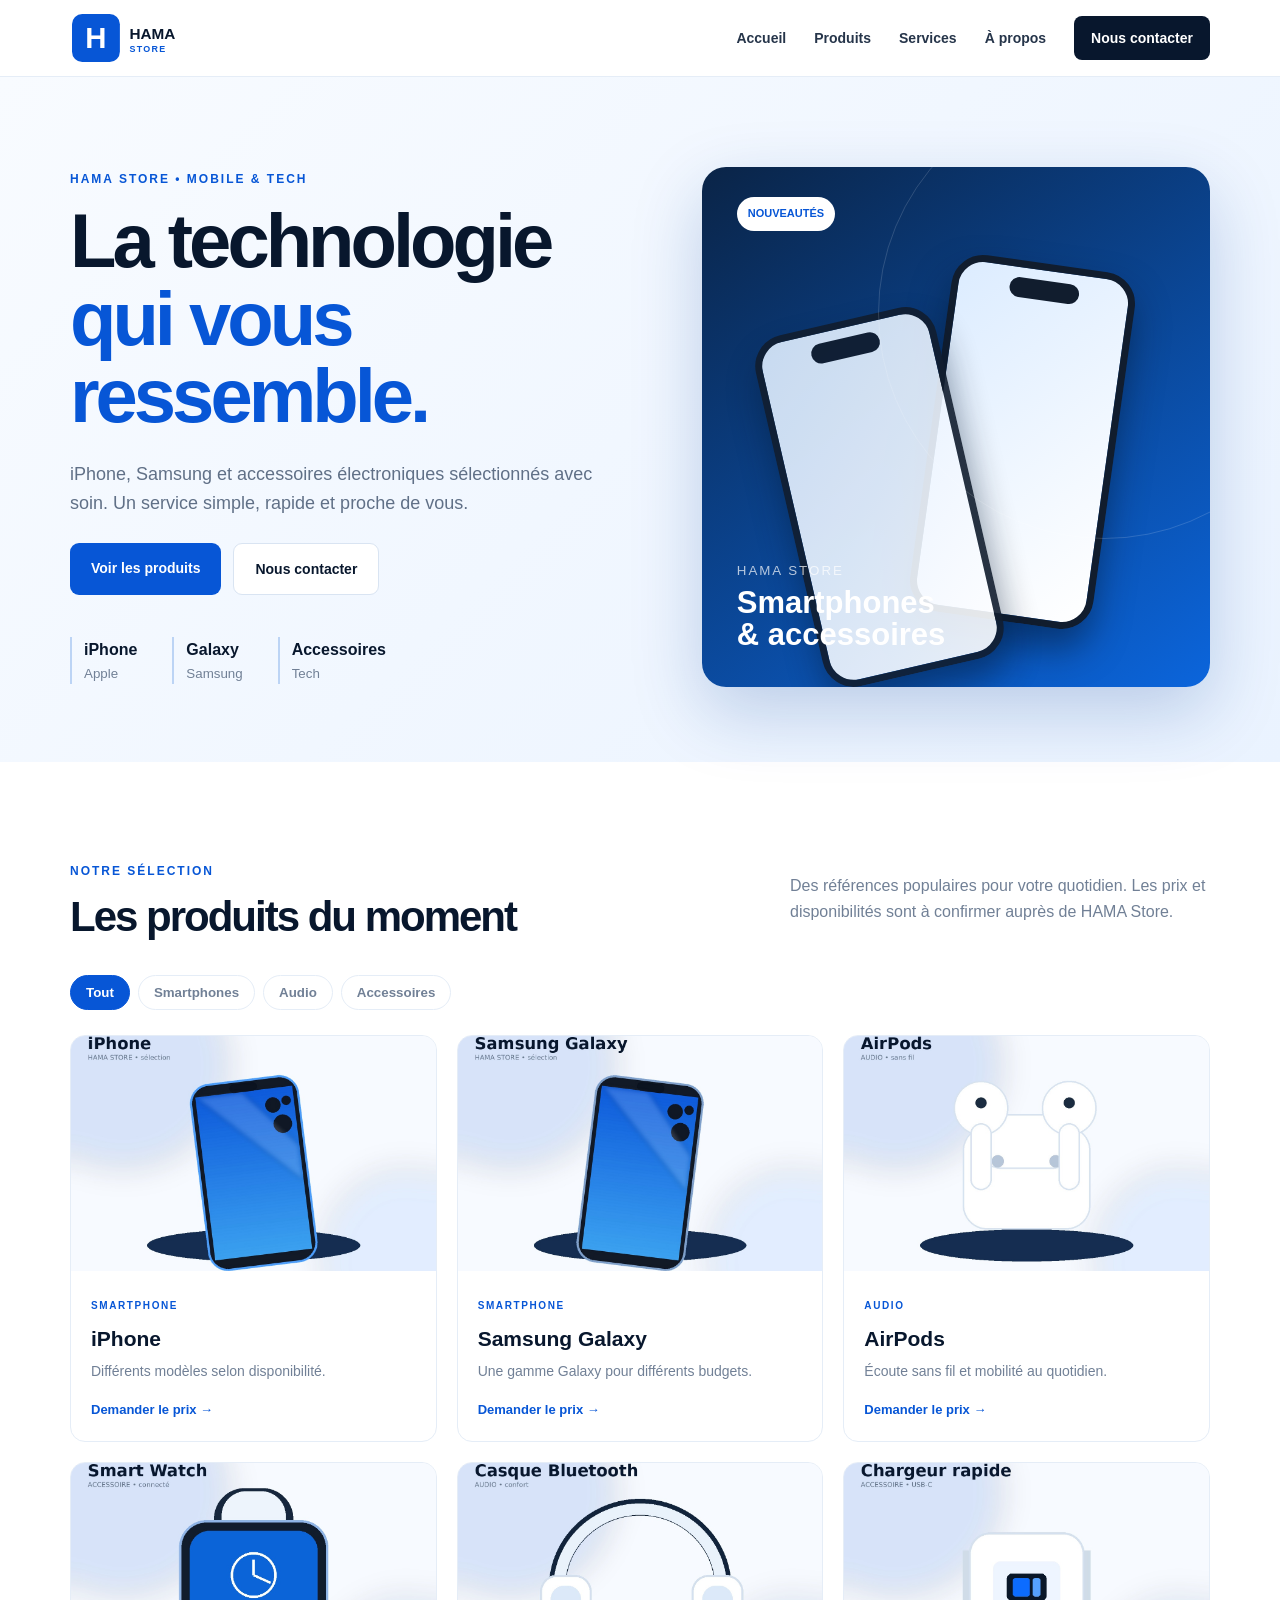
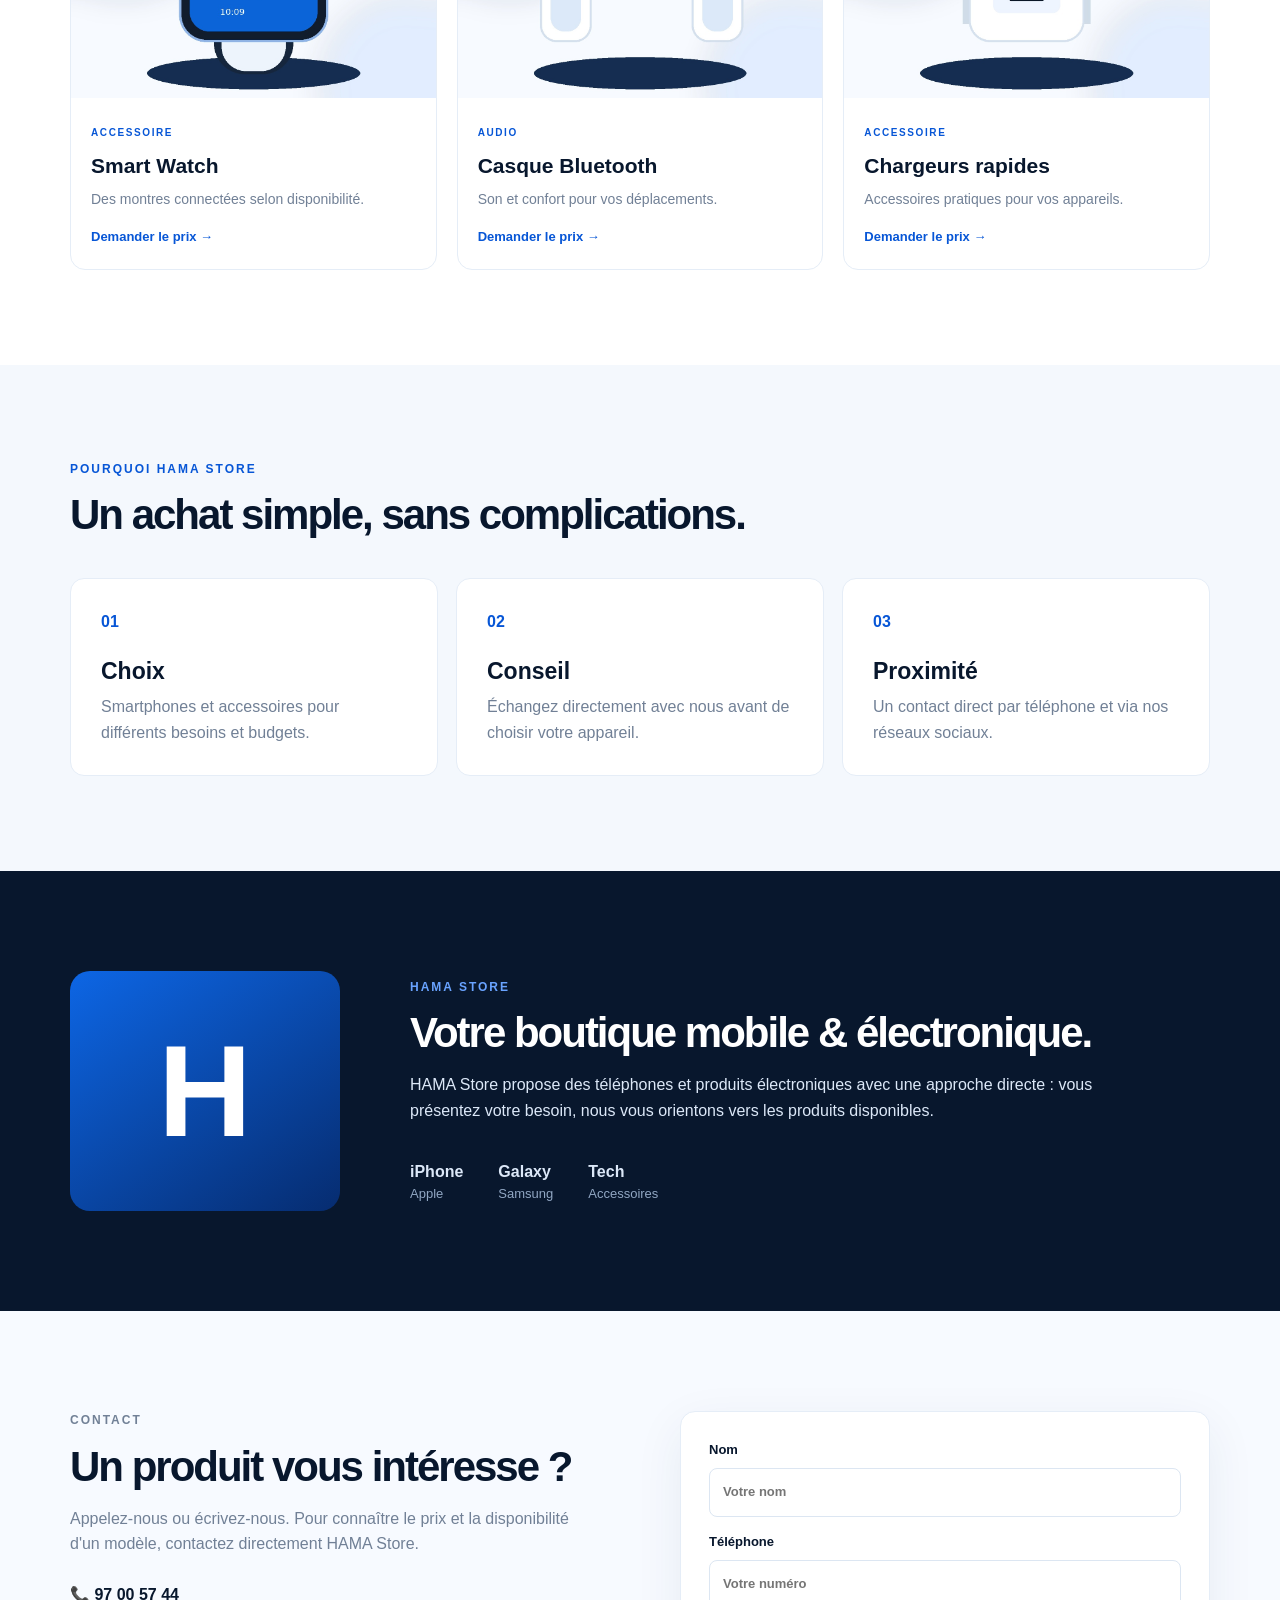
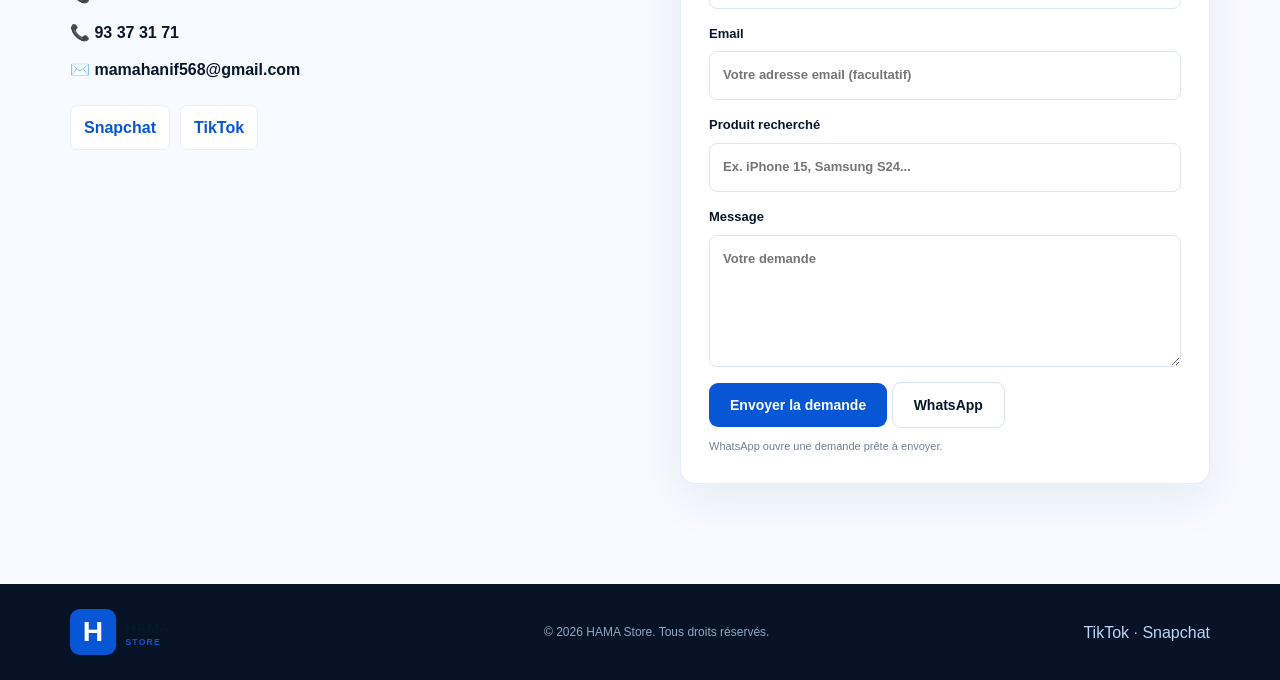
==== index.html @ cd9fad5a "Fix logo image path in footer" ====
<!DOCTYPE html>
<html lang="fr">
<head>
  <meta charset="UTF-8">
  <meta name="viewport" content="width=device-width, initial-scale=1.0">
  <title>HAMA Store — Téléphones & Électronique</title>
  <meta name="description" content="HAMA Store : iPhone, Samsung et accessoires électroniques. Contactez-nous pour connaître les disponibilités et les prix.">
  <link rel="stylesheet" href="css/style.css">
</head>
<body>
<header class="header">
  <div class="container nav">
    <a class="logo logo-image" href="#accueil"><img src="logo-hama.svg" alt="HAMA Store"></a>
    <button class="menu" aria-label="Ouvrir le menu">☰</button>
    <nav>
      <a href="#accueil">Accueil</a>
      <a href="#produits">Produits</a>
      <a href="#services">Services</a>
      <a href="#apropos">À propos</a>
      <a class="nav-cta" href="#contact">Nous contacter</a>
    </nav>
  </div>
</header>

<main>
<section id="accueil" class="hero">
  <div class="container hero-grid">
    <div>
      <p class="eyebrow">HAMA STORE • MOBILE & TECH</p>
      <h1>La technologie<br><span>qui vous ressemble.</span></h1>
      <p class="lead">iPhone, Samsung et accessoires électroniques sélectionnés avec soin. Un service simple, rapide et proche de vous.</p>
      <div class="actions">
        <a class="btn primary" href="#produits">Voir les produits</a>
        <a class="btn secondary" href="#contact">Nous contacter</a>
      </div>
      <div class="trust">
        <div><strong>iPhone</strong><small>Apple</small></div>
        <div><strong>Galaxy</strong><small>Samsung</small></div>
        <div><strong>Accessoires</strong><small>Tech</small></div>
      </div>
    </div>
    <div class="hero-card">
      <div class="card-tag">NOUVEAUTÉS</div>
      <div class="phone phone-one"></div>
      <div class="phone phone-two"></div>
      <div class="hero-card-text"><small>HAMA STORE</small><strong>Smartphones<br>& accessoires</strong></div>
    </div>
  </div>
</section>

<section id="produits" class="section">
  <div class="container">
    <div class="section-head">
      <div><p class="eyebrow">NOTRE SÉLECTION</p><h2>Les produits du moment</h2></div>
      <p>Des références populaires pour votre quotidien. Les prix et disponibilités sont à confirmer auprès de HAMA Store.</p>
    </div>
    <div class="filters">
      <button class="filter active" data-filter="all">Tout</button>
      <button class="filter" data-filter="smartphone">Smartphones</button>
      <button class="filter" data-filter="audio">Audio</button>
      <button class="filter" data-filter="accessoire">Accessoires</button>
    </div>
    <div class="products">
      <article class="product" data-category="smartphone"><div class="product-img"><img src="iphone.jpg" alt="iPhone"></div><div class="product-info"><span>SMARTPHONE</span><h3>iPhone</h3><p>Différents modèles selon disponibilité.</p><a href="#contact">Demander le prix →</a></div></article>
      <article class="product" data-category="smartphone"><div class="product-img"><img src="samsung.jpg" alt="Samsung Galaxy"></div><div class="product-info"><span>SMARTPHONE</span><h3>Samsung Galaxy</h3><p>Une gamme Galaxy pour différents budgets.</p><a href="#contact">Demander le prix →</a></div></article>
      <article class="product" data-category="audio"><div class="product-img"><img src="airpods.jpg" alt="AirPods"></div><div class="product-info"><span>AUDIO</span><h3>AirPods</h3><p>Écoute sans fil et mobilité au quotidien.</p><a href="#contact">Demander le prix →</a></div></article>
      <article class="product" data-category="accessoire"><div class="product-img"><img src="watch.jpg" alt="Smart Watch"></div><div class="product-info"><span>ACCESSOIRE</span><h3>Smart Watch</h3><p>Des montres connectées selon disponibilité.</p><a href="#contact">Demander le prix →</a></div></article>
      <article class="product" data-category="audio"><div class="product-img"><img src="headphones.jpg" alt="Casque Bluetooth"></div><div class="product-info"><span>AUDIO</span><h3>Casque Bluetooth</h3><p>Son et confort pour vos déplacements.</p><a href="#contact">Demander le prix →</a></div></article>
      <article class="product" data-category="accessoire"><div class="product-img"><img src="charger.jpg" alt="Chargeur rapide"></div><div class="product-info"><span>ACCESSOIRE</span><h3>Chargeurs rapides</h3><p>Accessoires pratiques pour vos appareils.</p><a href="#contact">Demander le prix →</a></div></article>
    </div>
  </div>
</section>

<section id="services" class="section light">
  <div class="container">
    <p class="eyebrow">POURQUOI HAMA STORE</p>
    <h2>Un achat simple, sans complications.</h2>
    <div class="service-grid">
      <div class="service"><b>01</b><h3>Choix</h3><p>Smartphones et accessoires pour différents besoins et budgets.</p></div>
      <div class="service"><b>02</b><h3>Conseil</h3><p>Échangez directement avec nous avant de choisir votre appareil.</p></div>
      <div class="service"><b>03</b><h3>Proximité</h3><p>Un contact direct par téléphone et via nos réseaux sociaux.</p></div>
    </div>
  </div>
</section>

<section id="apropos" class="about">
  <div class="container about-grid">
    <div class="about-mark">H</div>
    <div><p class="eyebrow">HAMA STORE</p><h2>Votre boutique mobile & électronique.</h2><p>HAMA Store propose des téléphones et produits électroniques avec une approche directe : vous présentez votre besoin, nous vous orientons vers les produits disponibles.</p><div class="numbers"><div><strong>iPhone</strong><span>Apple</span></div><div><strong>Galaxy</strong><span>Samsung</span></div><div><strong>Tech</strong><span>Accessoires</span></div></div></div>
  </div>
</section>

<section id="contact" class="contact">
  <div class="container contact-grid">
    <div><p class="eyebrow">CONTACT</p><h2>Un produit vous intéresse ?</h2><p>Appelez-nous ou écrivez-nous. Pour connaître le prix et la disponibilité d'un modèle, contactez directement HAMA Store.</p>
      <div class="contact-list"><a href="tel:+22997005744">📞 97 00 57 44</a><a href="tel:+22993373171">📞 93 37 31 71</a><a href="mailto:mamahanif568@gmail.com">✉️ mamahanif568@gmail.com</a></div>
      <div class="socials"><a href="https://www.snapchat.com/add/hanif20253919?share_id=UBlfkezzjPw&locale=fr-FR" target="_blank" rel="noopener">Snapchat</a><a href="https://www.tiktok.com/@soua977" target="_blank" rel="noopener">TikTok</a></div>
    </div>
    <form id="contactForm" class="form" action="https://formsubmit.co/mamahanif568@gmail.com" method="POST">
      <label>Nom<input id="name" name="name" required placeholder="Votre nom"></label>
      <label>Téléphone<input id="phone" name="phone" required placeholder="Votre numéro"></label>
      <label>Email<input id="email" name="email" type="email" placeholder="Votre adresse email (facultatif)"></label>
      <label>Produit recherché<input id="product" name="product" placeholder="Ex. iPhone 15, Samsung S24..."></label>
      <label>Message<textarea id="message" name="message" rows="5" placeholder="Votre demande"></textarea></label>
      <input type="hidden" name="_subject" value="Nouvelle demande - HAMA Store">
      <input type="hidden" name="_template" value="table">
      <input type="hidden" name="_captcha" value="true">
      <input type="text" name="_honey" style="display:none" tabindex="-1" autocomplete="off">
      <div class="form-actions">
        <button class="btn primary" type="submit">Envoyer la demande</button>
        <button class="btn secondary" type="button" id="whatsappBtn">WhatsApp</button>
      </div>
      <p class="form-note">WhatsApp ouvre une demande prête à envoyer. </p>
    </form>
  </div>
</section>
</main>

<footer>
  <div class="container footer-grid"><div class="logo logo-image"><img src="logo-hama.svg" alt="HAMA Store"></div><p>© <span id="year"></span> HAMA Store. Tous droits réservés.</p><div><a href="https://www.tiktok.com/@soua977" target="_blank" rel="noopener">TikTok</a> · <a href="https://www.snapchat.com/add/hanif20253919?share_id=UBlfkezzjPw&locale=fr-FR" target="_blank" rel="noopener">Snapchat</a></div></div>
</footer>
<script src="js/script.js"></script>
</body>
</html>
---- css/style.css ----
:root{--blue:#0756d6;--dark:#08172d;--text:#26354a;--muted:#718096;--light:#f4f8fd;--white:#fff;--line:#e5edf7}
*{box-sizing:border-box}html{scroll-behavior:smooth}body{margin:0;font-family:Inter,Segoe UI,Arial,sans-serif;color:var(--text);background:#fff;line-height:1.6}.container{width:min(1140px,92%);margin:auto}
.header{position:sticky;top:0;z-index:10;background:rgba(255,255,255,.94);backdrop-filter:blur(14px);border-bottom:1px solid var(--line)}.nav{height:76px;display:flex;align-items:center;justify-content:space-between}.logo{color:var(--dark);font-size:21px;font-weight:900;text-decoration:none;letter-spacing:-.8px}.logo span{display:inline-grid;place-items:center;background:var(--blue);color:#fff;width:34px;height:34px;border-radius:9px;margin-right:7px}.logo b{color:var(--blue);font-weight:900}nav{display:flex;gap:28px;align-items:center}nav a{color:var(--text);text-decoration:none;font-size:14px;font-weight:700}.nav-cta{background:var(--dark);color:#fff!important;padding:11px 17px;border-radius:8px}.menu{display:none;border:0;background:none;font-size:25px}
.hero{background:linear-gradient(135deg,#f8fbff 0%,#eaf3ff 100%);padding:90px 0 75px}.hero-grid{display:grid;grid-template-columns:1.05fr .95fr;gap:70px;align-items:center}.eyebrow{color:var(--blue);font-size:12px;font-weight:900;letter-spacing:2px;margin:0 0 13px}.hero h1{font-size:clamp(46px,6vw,76px);line-height:1.02;letter-spacing:-4px;color:var(--dark);margin:0}.hero h1 span{color:var(--blue)}.lead{font-size:18px;color:#607087;max-width:610px;margin:25px 0}.actions{display:flex;gap:12px;flex-wrap:wrap}.btn{display:inline-block;padding:14px 21px;border-radius:9px;text-decoration:none;border:0;font-weight:800;cursor:pointer;font-size:14px}.primary{background:var(--blue);color:#fff}.secondary{background:#fff;color:var(--dark);border:1px solid #d9e4f2}.trust{display:flex;gap:35px;margin-top:42px}.trust div{border-left:2px solid #bcd4f5;padding-left:12px}.trust strong,.trust small{display:block}.trust strong{color:var(--dark)}.trust small{color:var(--muted)}
.hero-card{height:520px;border-radius:24px;background:linear-gradient(145deg,#0a2447,#0b65dc);position:relative;overflow:hidden;box-shadow:0 25px 70px rgba(10,65,150,.22)}.hero-card:after{content:"";position:absolute;width:450px;height:450px;border:1px solid rgba(255,255,255,.15);border-radius:50%;top:-80px;right:-120px}.card-tag{position:absolute;left:35px;top:30px;background:#fff;color:var(--blue);font-size:11px;font-weight:900;padding:8px 11px;border-radius:20px;z-index:2}.phone{position:absolute;width:185px;height:360px;border:7px solid #111d2e;border-radius:32px;background:linear-gradient(135deg,#dcecff,#fff);box-shadow:0 20px 35px #04152e80}.phone:before{content:"";position:absolute;top:10px;left:50%;transform:translateX(-50%);width:70px;height:20px;background:#111d2e;border-radius:20px}.phone-one{right:95px;top:95px;transform:rotate(8deg)}.phone-two{left:85px;top:150px;transform:rotate(-13deg);opacity:.9}.hero-card-text{position:absolute;bottom:35px;left:35px;color:#fff;z-index:2}.hero-card-text small{display:block;opacity:.7;letter-spacing:2px}.hero-card-text strong{font-size:31px;line-height:1.05;display:block;margin-top:6px}
.section{padding:95px 0}.section.light{background:var(--light)}.section-head{display:flex;justify-content:space-between;gap:30px;align-items:end;margin-bottom:35px}.section h2,.contact h2,.about h2{font-size:42px;line-height:1.1;letter-spacing:-2px;color:var(--dark);margin:0}.section-head>p{max-width:420px;color:var(--muted)}.filters{display:flex;gap:8px;margin-bottom:25px}.filter{border:1px solid var(--line);background:#fff;padding:9px 15px;border-radius:20px;font-weight:700;color:var(--muted);cursor:pointer}.filter.active,.filter:hover{background:var(--blue);color:#fff;border-color:var(--blue)}.products{display:grid;grid-template-columns:repeat(3,1fr);gap:20px}.product{border:1px solid var(--line);border-radius:15px;overflow:hidden;background:#fff;transition:.25s}.product:hover{transform:translateY(-5px);box-shadow:0 18px 40px rgba(19,55,100,.1)}.product-img{height:235px;background:#eef5ff}.product-img img{width:100%;height:100%;object-fit:cover}.product-info{padding:20px}.product-info>span{font-size:10px;letter-spacing:1.6px;color:var(--blue);font-weight:900}.product h3{margin:5px 0;font-size:21px;color:var(--dark)}.product p{margin:0 0 13px;color:var(--muted);font-size:14px}.product a{color:var(--blue);font-weight:800;text-decoration:none;font-size:13px}
.service-grid{display:grid;grid-template-columns:repeat(3,1fr);gap:18px;margin-top:40px}.service{background:#fff;border:1px solid var(--line);padding:30px;border-radius:14px}.service b{color:var(--blue)}.service h3{color:var(--dark);font-size:23px;margin:18px 0 5px}.service p{color:var(--muted);margin:0}.about{padding:100px 0;background:var(--dark);color:#dce8f8}.about-grid{display:grid;grid-template-columns:270px 1fr;gap:70px;align-items:center}.about h2{color:#fff}.about .eyebrow{color:#69a3ff}.about p{max-width:700px}.about-mark{height:240px;border-radius:20px;background:linear-gradient(145deg,#0d66e5,#062c70);display:grid;place-items:center;color:#fff;font-size:130px;font-weight:900}.numbers{display:flex;gap:35px;margin-top:35px}.numbers strong,.numbers span{display:block}.numbers span{color:#91a7c3;font-size:13px}
.contact{padding:100px 0;background:#f7faff}.contact-grid{display:grid;grid-template-columns:1fr 1fr;gap:80px}.contact p{color:var(--muted)}.contact-list{display:grid;gap:12px;margin-top:25px}.contact-list a{color:var(--dark);font-weight:800;text-decoration:none}.socials{display:flex;gap:10px;margin-top:22px}.socials a{padding:9px 13px;background:#fff;border:1px solid var(--line);border-radius:7px;color:var(--blue);font-weight:800;text-decoration:none}.form{background:#fff;border:1px solid var(--line);padding:28px;border-radius:15px;box-shadow:0 15px 50px rgba(15,50,90,.07)}label{font-size:13px;font-weight:800;color:var(--dark);display:block;margin-bottom:15px}input,textarea{display:block;width:100%;border:1px solid #dce6f2;border-radius:8px;padding:13px;margin-top:7px;font:inherit;outline:none}input:focus,textarea:focus{border-color:var(--blue)}.form-note{font-size:11px!important;margin:10px 0 0}
footer{background:#061225;color:#91a7c3;padding:25px 0}.footer-grid{display:flex;justify-content:space-between;align-items:center;gap:20px}.footer-grid .logo{color:#fff}.footer-grid a{color:#bcd5f6;text-decoration:none}.footer-grid p{font-size:12px}
@media(max-width:850px){nav{display:none}.menu{display:block}.hero{padding:60px 0}.hero-grid,.contact-grid,.about-grid{grid-template-columns:1fr}.hero-card{height:430px}.section-head{display:block}.products,.service-grid{grid-template-columns:repeat(2,1fr)}.about-mark{height:180px}.footer-grid{flex-direction:column}.hero h1{letter-spacing:-2px}}
@media(max-width:560px){.products,.service-grid{grid-template-columns:1fr}.trust{gap:15px;flex-wrap:wrap}.section{padding:70px 0}.section h2,.contact h2,.about h2{font-size:34px}.phone-one{right:30px}.phone-two{left:30px}}

/* LOGO : remplace /logo-hama.svg par ton vrai logo plus tard. */
.logo-image{display:flex;align-items:center}
.logo-image img{display:block;width:170px;height:auto;max-height:48px;object-fit:contain}
footer .logo-image img{width:160px;filter:none}
@media(max-width:560px){.logo-image img{width:145px;max-height:42px}}
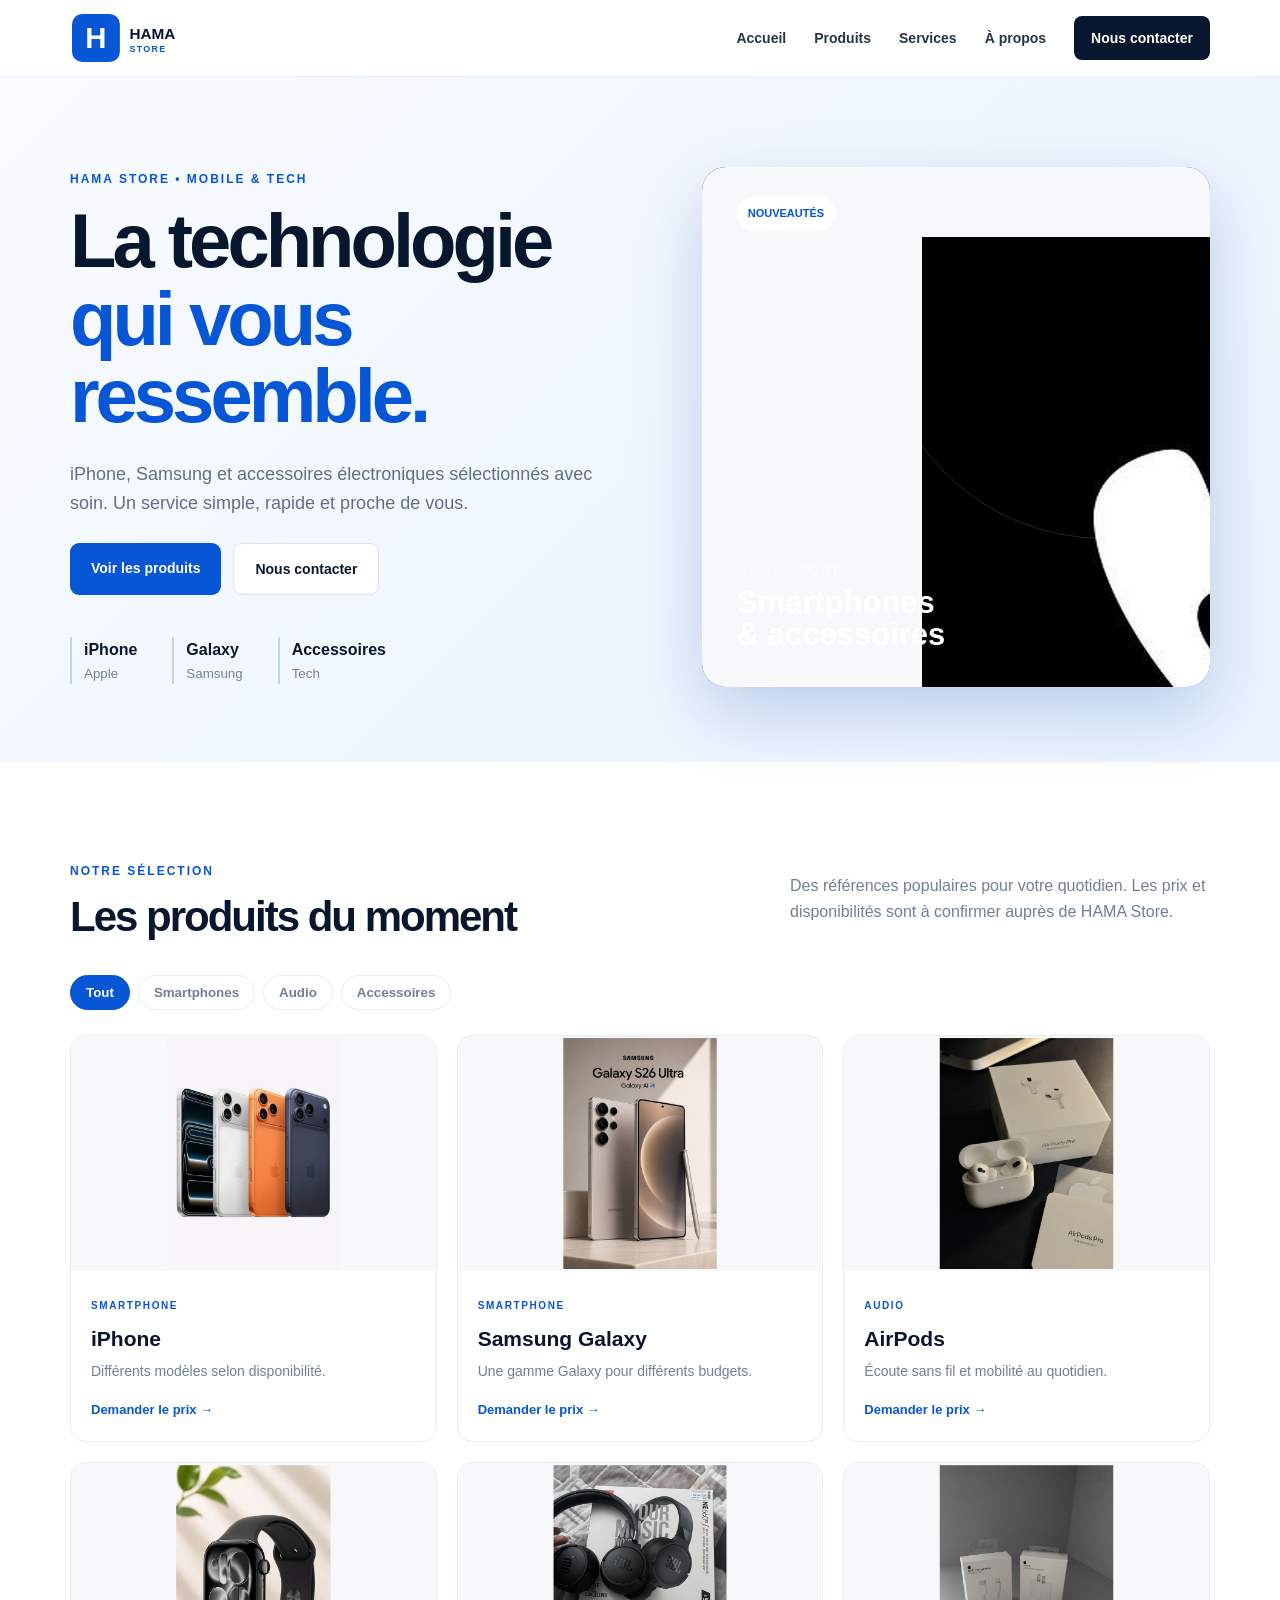
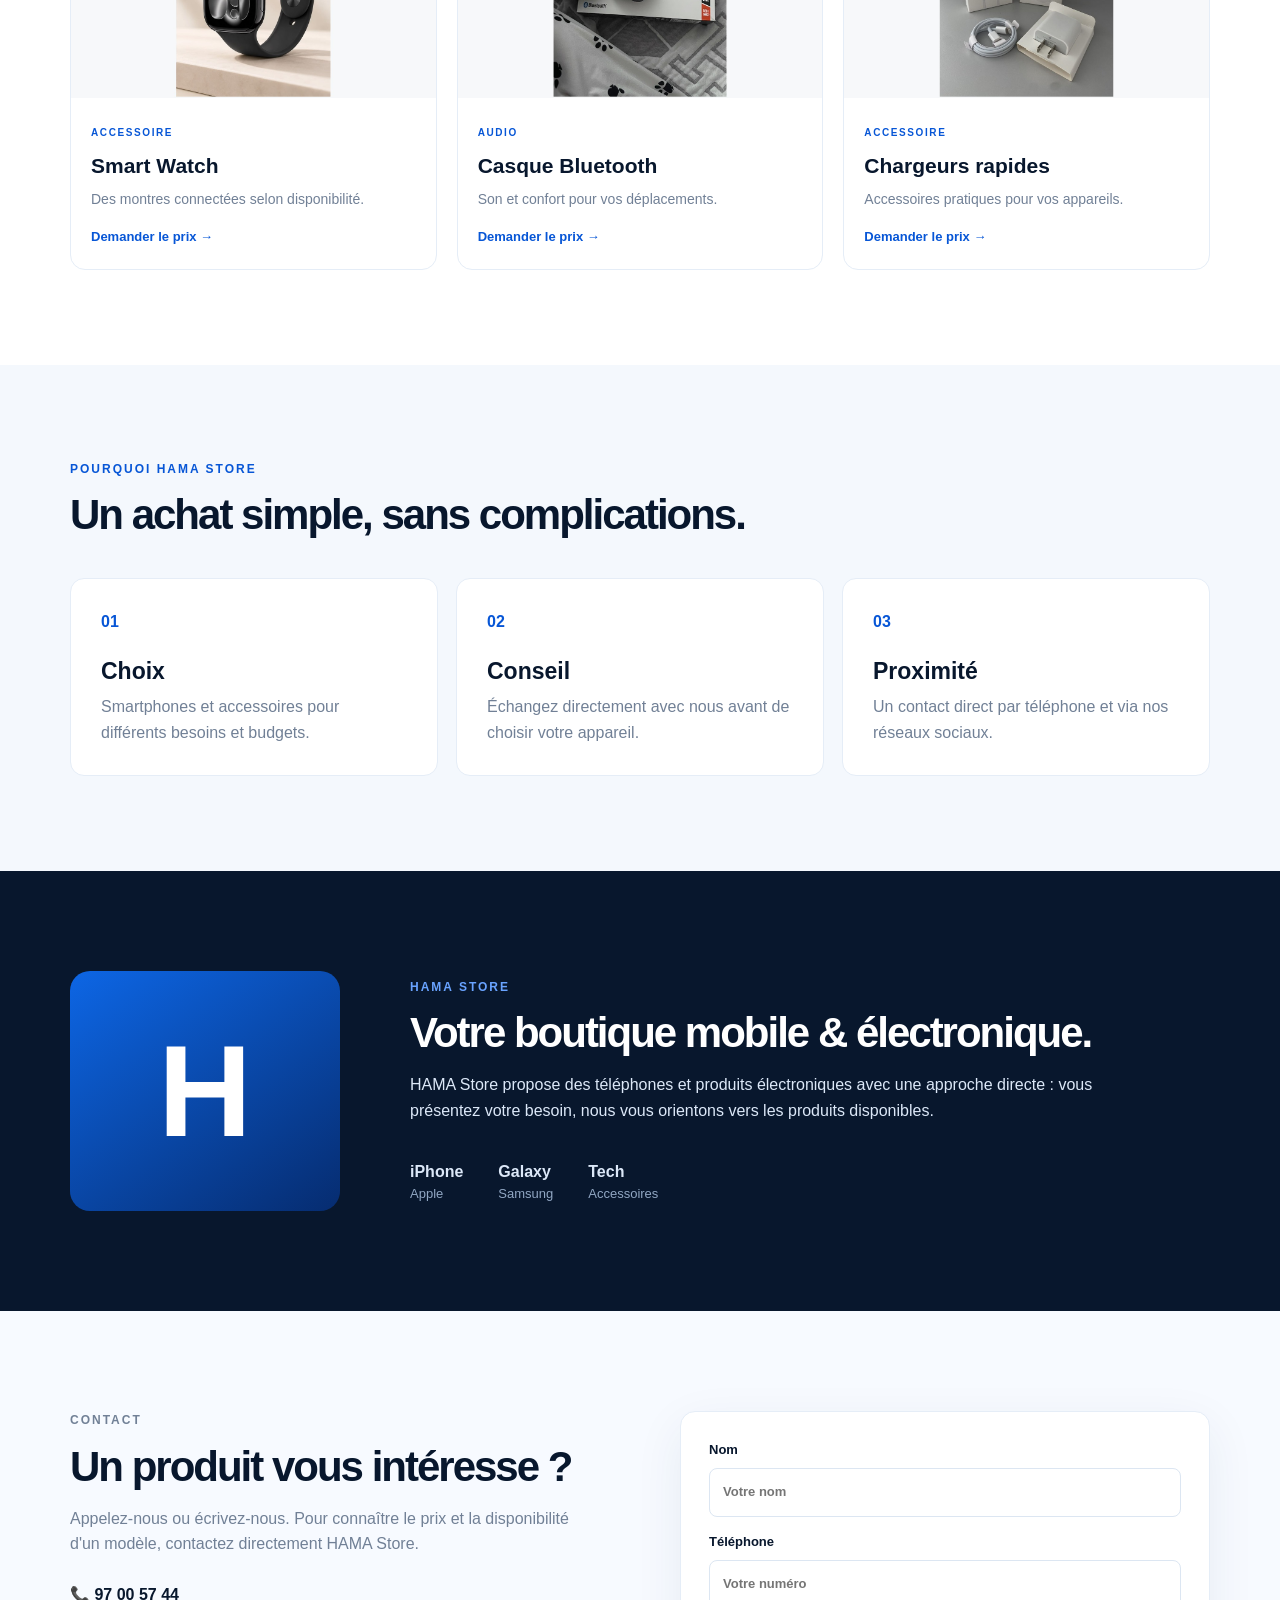
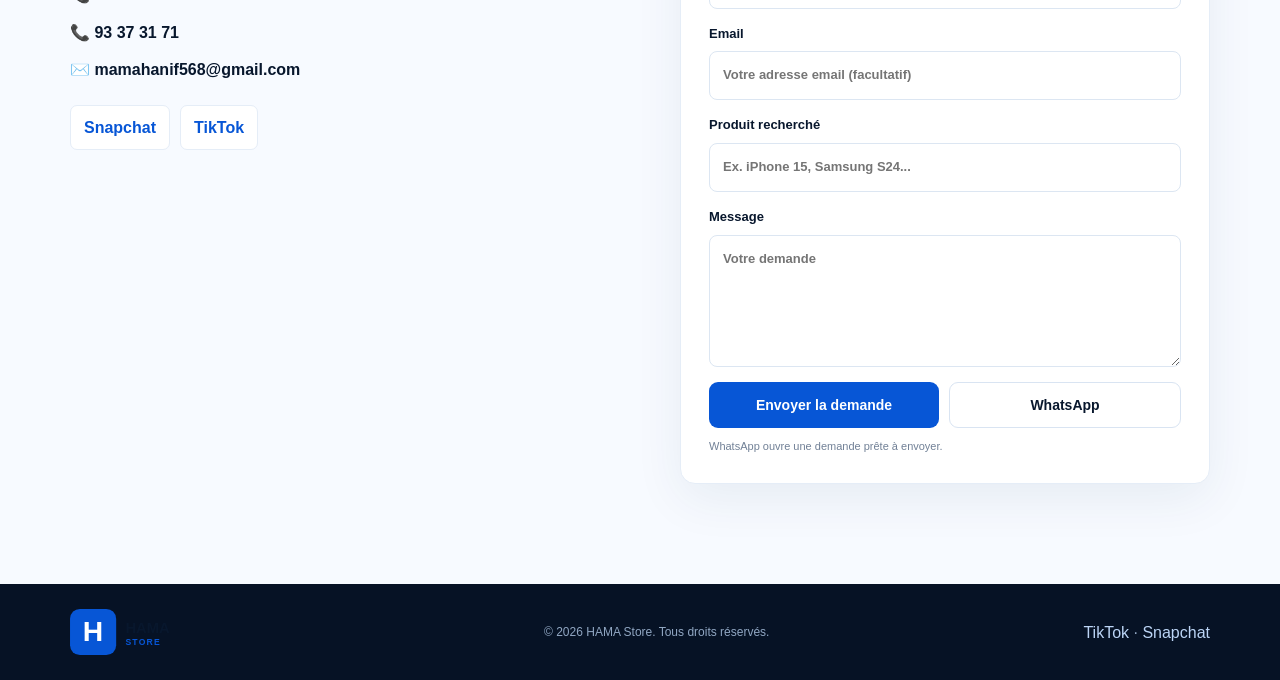
==== commit 549d169d: "Refactor index.html for improved structure and readability Refactor HTML structure for improved read" ====
--- a/index.html
+++ b/index.html
@@ -3,15 +3,28 @@
 <head>
   <meta charset="UTF-8">
   <meta name="viewport" content="width=device-width, initial-scale=1.0">
+
   <title>HAMA Store — Téléphones & Électronique</title>
-  <meta name="description" content="HAMA Store : iPhone, Samsung et accessoires électroniques. Contactez-nous pour connaître les disponibilités et les prix.">
+
+  <meta
+    name="description"
+    content="HAMA Store : iPhone, Samsung et accessoires électroniques. Contactez-nous pour connaître les disponibilités et les prix."
+  >
+
   <link rel="stylesheet" href="css/style.css">
 </head>
+
 <body>
+
 <header class="header">
   <div class="container nav">
-    <a class="logo logo-image" href="#accueil"><img src="logo-hama.svg" alt="HAMA Store"></a>
+
+    <a class="logo logo-image" href="#accueil">
+      <img src="logo-hama.svg" alt="HAMA Store">
+    </a>
+
     <button class="menu" aria-label="Ouvrir le menu">☰</button>
+
     <nav>
       <a href="#accueil">Accueil</a>
       <a href="#produits">Produits</a>
@@ -19,106 +32,817 @@
       <a href="#apropos">À propos</a>
       <a class="nav-cta" href="#contact">Nous contacter</a>
     </nav>
+
   </div>
 </header>
 
+
 <main>
+
+<!-- =========================
+     HERO
+========================= -->
+
 <section id="accueil" class="hero">
+
   <div class="container hero-grid">
+
     <div>
-      <p class="eyebrow">HAMA STORE • MOBILE & TECH</p>
-      <h1>La technologie<br><span>qui vous ressemble.</span></h1>
-      <p class="lead">iPhone, Samsung et accessoires électroniques sélectionnés avec soin. Un service simple, rapide et proche de vous.</p>
+
+      <p class="eyebrow">
+        HAMA STORE • MOBILE & TECH
+      </p>
+
+      <h1>
+        La technologie<br>
+        <span>qui vous ressemble.</span>
+      </h1>
+
+      <p class="lead">
+        iPhone, Samsung et accessoires électroniques sélectionnés avec soin.
+        Un service simple, rapide et proche de vous.
+      </p>
+
       <div class="actions">
-        <a class="btn primary" href="#produits">Voir les produits</a>
-        <a class="btn secondary" href="#contact">Nous contacter</a>
-      </div>
+
+        <a class="btn primary" href="#produits">
+          Voir les produits
+        </a>
+
+        <a class="btn secondary" href="#contact">
+          Nous contacter
+        </a>
+
+      </div>
+
+
       <div class="trust">
-        <div><strong>iPhone</strong><small>Apple</small></div>
-        <div><strong>Galaxy</strong><small>Samsung</small></div>
-        <div><strong>Accessoires</strong><small>Tech</small></div>
-      </div>
-    </div>
+
+        <div>
+          <strong>iPhone</strong>
+          <small>Apple</small>
+        </div>
+
+        <div>
+          <strong>Galaxy</strong>
+          <small>Samsung</small>
+        </div>
+
+        <div>
+          <strong>Accessoires</strong>
+          <small>Tech</small>
+        </div>
+
+      </div>
+
+    </div>
+
+
+    <!-- GRANDE IMAGE HERO -->
+
     <div class="hero-card">
-      <div class="card-tag">NOUVEAUTÉS</div>
-      <div class="phone phone-one"></div>
-      <div class="phone phone-two"></div>
-      <div class="hero-card-text"><small>HAMA STORE</small><strong>Smartphones<br>& accessoires</strong></div>
-    </div>
+
+      <img
+        src="img/hero.jpg"
+        alt="Smartphones et accessoires HAMA Store"
+        class="hero-image"
+      >
+
+      <div class="card-tag">
+        NOUVEAUTÉS
+      </div>
+
+      <div class="hero-card-overlay"></div>
+
+      <div class="hero-card-text">
+
+        <small>
+          HAMA STORE
+        </small>
+
+        <strong>
+          Smartphones<br>
+          & accessoires
+        </strong>
+
+      </div>
+
+    </div>
+
   </div>
+
 </section>
 
+
+<!-- =========================
+     PRODUITS
+========================= -->
+
 <section id="produits" class="section">
+
   <div class="container">
+
     <div class="section-head">
-      <div><p class="eyebrow">NOTRE SÉLECTION</p><h2>Les produits du moment</h2></div>
-      <p>Des références populaires pour votre quotidien. Les prix et disponibilités sont à confirmer auprès de HAMA Store.</p>
-    </div>
+
+      <div>
+
+        <p class="eyebrow">
+          NOTRE SÉLECTION
+        </p>
+
+        <h2>
+          Les produits du moment
+        </h2>
+
+      </div>
+
+      <p>
+        Des références populaires pour votre quotidien.
+        Les prix et disponibilités sont à confirmer auprès de HAMA Store.
+      </p>
+
+    </div>
+
+
+    <!-- FILTRES -->
+
     <div class="filters">
-      <button class="filter active" data-filter="all">Tout</button>
-      <button class="filter" data-filter="smartphone">Smartphones</button>
-      <button class="filter" data-filter="audio">Audio</button>
-      <button class="filter" data-filter="accessoire">Accessoires</button>
-    </div>
+
+      <button
+        class="filter active"
+        data-filter="all"
+      >
+        Tout
+      </button>
+
+      <button
+        class="filter"
+        data-filter="smartphone"
+      >
+        Smartphones
+      </button>
+
+      <button
+        class="filter"
+        data-filter="audio"
+      >
+        Audio
+      </button>
+
+      <button
+        class="filter"
+        data-filter="accessoire"
+      >
+        Accessoires
+      </button>
+
+    </div>
+
+
+    <!-- PRODUITS -->
+
     <div class="products">
-      <article class="product" data-category="smartphone"><div class="product-img"><img src="iphone.jpg" alt="iPhone"></div><div class="product-info"><span>SMARTPHONE</span><h3>iPhone</h3><p>Différents modèles selon disponibilité.</p><a href="#contact">Demander le prix →</a></div></article>
-      <article class="product" data-category="smartphone"><div class="product-img"><img src="samsung.jpg" alt="Samsung Galaxy"></div><div class="product-info"><span>SMARTPHONE</span><h3>Samsung Galaxy</h3><p>Une gamme Galaxy pour différents budgets.</p><a href="#contact">Demander le prix →</a></div></article>
-      <article class="product" data-category="audio"><div class="product-img"><img src="airpods.jpg" alt="AirPods"></div><div class="product-info"><span>AUDIO</span><h3>AirPods</h3><p>Écoute sans fil et mobilité au quotidien.</p><a href="#contact">Demander le prix →</a></div></article>
-      <article class="product" data-category="accessoire"><div class="product-img"><img src="watch.jpg" alt="Smart Watch"></div><div class="product-info"><span>ACCESSOIRE</span><h3>Smart Watch</h3><p>Des montres connectées selon disponibilité.</p><a href="#contact">Demander le prix →</a></div></article>
-      <article class="product" data-category="audio"><div class="product-img"><img src="headphones.jpg" alt="Casque Bluetooth"></div><div class="product-info"><span>AUDIO</span><h3>Casque Bluetooth</h3><p>Son et confort pour vos déplacements.</p><a href="#contact">Demander le prix →</a></div></article>
-      <article class="product" data-category="accessoire"><div class="product-img"><img src="charger.jpg" alt="Chargeur rapide"></div><div class="product-info"><span>ACCESSOIRE</span><h3>Chargeurs rapides</h3><p>Accessoires pratiques pour vos appareils.</p><a href="#contact">Demander le prix →</a></div></article>
-    </div>
+
+
+      <!-- IPHONE -->
+
+      <article
+        class="product"
+        data-category="smartphone"
+      >
+
+        <div class="product-img">
+
+          <img
+            src="img/iphone.jpg"
+            alt="iPhone"
+          >
+
+        </div>
+
+        <div class="product-info">
+
+          <span>
+            SMARTPHONE
+          </span>
+
+          <h3>
+            iPhone
+          </h3>
+
+          <p>
+            Différents modèles selon disponibilité.
+          </p>
+
+          <a href="#contact">
+            Demander le prix →
+          </a>
+
+        </div>
+
+      </article>
+
+
+      <!-- SAMSUNG -->
+
+      <article
+        class="product"
+        data-category="smartphone"
+      >
+
+        <div class="product-img">
+
+          <img
+            src="img/samsung.jpg"
+            alt="Samsung Galaxy"
+          >
+
+        </div>
+
+        <div class="product-info">
+
+          <span>
+            SMARTPHONE
+          </span>
+
+          <h3>
+            Samsung Galaxy
+          </h3>
+
+          <p>
+            Une gamme Galaxy pour différents budgets.
+          </p>
+
+          <a href="#contact">
+            Demander le prix →
+          </a>
+
+        </div>
+
+      </article>
+
+
+      <!-- AIRPODS -->
+
+      <article
+        class="product"
+        data-category="audio"
+      >
+
+        <div class="product-img">
+
+          <img
+            src="img/airpods.jpg"
+            alt="AirPods"
+          >
+
+        </div>
+
+        <div class="product-info">
+
+          <span>
+            AUDIO
+          </span>
+
+          <h3>
+            AirPods
+          </h3>
+
+          <p>
+            Écoute sans fil et mobilité au quotidien.
+          </p>
+
+          <a href="#contact">
+            Demander le prix →
+          </a>
+
+        </div>
+
+      </article>
+
+
+      <!-- SMART WATCH -->
+
+      <article
+        class="product"
+        data-category="accessoire"
+      >
+
+        <div class="product-img">
+
+          <img
+            src="img/watch.jpg"
+            alt="Smart Watch"
+          >
+
+        </div>
+
+        <div class="product-info">
+
+          <span>
+            ACCESSOIRE
+          </span>
+
+          <h3>
+            Smart Watch
+          </h3>
+
+          <p>
+            Des montres connectées selon disponibilité.
+          </p>
+
+          <a href="#contact">
+            Demander le prix →
+          </a>
+
+        </div>
+
+      </article>
+
+
+      <!-- ECOUTEURS -->
+
+      <article
+        class="product"
+        data-category="audio"
+      >
+
+        <div class="product-img">
+
+          <img
+            src="img/ecouteurs.jpg"
+            alt="Casque Bluetooth"
+          >
+
+        </div>
+
+        <div class="product-info">
+
+          <span>
+            AUDIO
+          </span>
+
+          <h3>
+            Casque Bluetooth
+          </h3>
+
+          <p>
+            Son et confort pour vos déplacements.
+          </p>
+
+          <a href="#contact">
+            Demander le prix →
+          </a>
+
+        </div>
+
+      </article>
+
+
+      <!-- CHARGEUR -->
+
+      <article
+        class="product"
+        data-category="accessoire"
+      >
+
+        <div class="product-img">
+
+          <img
+            src="img/chargeur.jpg"
+            alt="Chargeur rapide"
+          >
+
+        </div>
+
+        <div class="product-info">
+
+          <span>
+            ACCESSOIRE
+          </span>
+
+          <h3>
+            Chargeurs rapides
+          </h3>
+
+          <p>
+            Accessoires pratiques pour vos appareils.
+          </p>
+
+          <a href="#contact">
+            Demander le prix →
+          </a>
+
+        </div>
+
+      </article>
+
+    </div>
+
   </div>
+
 </section>
 
+
+<!-- =========================
+     SERVICES
+========================= -->
+
 <section id="services" class="section light">
+
   <div class="container">
-    <p class="eyebrow">POURQUOI HAMA STORE</p>
-    <h2>Un achat simple, sans complications.</h2>
+
+    <p class="eyebrow">
+      POURQUOI HAMA STORE
+    </p>
+
+    <h2>
+      Un achat simple, sans complications.
+    </h2>
+
+
     <div class="service-grid">
-      <div class="service"><b>01</b><h3>Choix</h3><p>Smartphones et accessoires pour différents besoins et budgets.</p></div>
-      <div class="service"><b>02</b><h3>Conseil</h3><p>Échangez directement avec nous avant de choisir votre appareil.</p></div>
-      <div class="service"><b>03</b><h3>Proximité</h3><p>Un contact direct par téléphone et via nos réseaux sociaux.</p></div>
-    </div>
+
+      <div class="service">
+
+        <b>01</b>
+
+        <h3>
+          Choix
+        </h3>
+
+        <p>
+          Smartphones et accessoires pour différents besoins et budgets.
+        </p>
+
+      </div>
+
+
+      <div class="service">
+
+        <b>02</b>
+
+        <h3>
+          Conseil
+        </h3>
+
+        <p>
+          Échangez directement avec nous avant de choisir votre appareil.
+        </p>
+
+      </div>
+
+
+      <div class="service">
+
+        <b>03</b>
+
+        <h3>
+          Proximité
+        </h3>
+
+        <p>
+          Un contact direct par téléphone et via nos réseaux sociaux.
+        </p>
+
+      </div>
+
+    </div>
+
   </div>
+
 </section>
 
+
+<!-- =========================
+     A PROPOS
+========================= -->
+
 <section id="apropos" class="about">
+
   <div class="container about-grid">
-    <div class="about-mark">H</div>
-    <div><p class="eyebrow">HAMA STORE</p><h2>Votre boutique mobile & électronique.</h2><p>HAMA Store propose des téléphones et produits électroniques avec une approche directe : vous présentez votre besoin, nous vous orientons vers les produits disponibles.</p><div class="numbers"><div><strong>iPhone</strong><span>Apple</span></div><div><strong>Galaxy</strong><span>Samsung</span></div><div><strong>Tech</strong><span>Accessoires</span></div></div></div>
+
+    <div class="about-mark">
+      H
+    </div>
+
+    <div>
+
+      <p class="eyebrow">
+        HAMA STORE
+      </p>
+
+      <h2>
+        Votre boutique mobile & électronique.
+      </h2>
+
+      <p>
+        HAMA Store propose des téléphones et produits électroniques
+        avec une approche directe : vous présentez votre besoin,
+        nous vous orientons vers les produits disponibles.
+      </p>
+
+
+      <div class="numbers">
+
+        <div>
+
+          <strong>
+            iPhone
+          </strong>
+
+          <span>
+            Apple
+          </span>
+
+        </div>
+
+
+        <div>
+
+          <strong>
+            Galaxy
+          </strong>
+
+          <span>
+            Samsung
+          </span>
+
+        </div>
+
+
+        <div>
+
+          <strong>
+            Tech
+          </strong>
+
+          <span>
+            Accessoires
+          </span>
+
+        </div>
+
+      </div>
+
+    </div>
+
   </div>
+
 </section>
 
+
+<!-- =========================
+     CONTACT
+========================= -->
+
 <section id="contact" class="contact">
+
   <div class="container contact-grid">
-    <div><p class="eyebrow">CONTACT</p><h2>Un produit vous intéresse ?</h2><p>Appelez-nous ou écrivez-nous. Pour connaître le prix et la disponibilité d'un modèle, contactez directement HAMA Store.</p>
-      <div class="contact-list"><a href="tel:+22997005744">📞 97 00 57 44</a><a href="tel:+22993373171">📞 93 37 31 71</a><a href="mailto:mamahanif568@gmail.com">✉️ mamahanif568@gmail.com</a></div>
-      <div class="socials"><a href="https://www.snapchat.com/add/hanif20253919?share_id=UBlfkezzjPw&locale=fr-FR" target="_blank" rel="noopener">Snapchat</a><a href="https://www.tiktok.com/@soua977" target="_blank" rel="noopener">TikTok</a></div>
-    </div>
-    <form id="contactForm" class="form" action="https://formsubmit.co/mamahanif568@gmail.com" method="POST">
-      <label>Nom<input id="name" name="name" required placeholder="Votre nom"></label>
-      <label>Téléphone<input id="phone" name="phone" required placeholder="Votre numéro"></label>
-      <label>Email<input id="email" name="email" type="email" placeholder="Votre adresse email (facultatif)"></label>
-      <label>Produit recherché<input id="product" name="product" placeholder="Ex. iPhone 15, Samsung S24..."></label>
-      <label>Message<textarea id="message" name="message" rows="5" placeholder="Votre demande"></textarea></label>
-      <input type="hidden" name="_subject" value="Nouvelle demande - HAMA Store">
-      <input type="hidden" name="_template" value="table">
-      <input type="hidden" name="_captcha" value="true">
-      <input type="text" name="_honey" style="display:none" tabindex="-1" autocomplete="off">
+
+    <div>
+
+      <p class="eyebrow">
+        CONTACT
+      </p>
+
+      <h2>
+        Un produit vous intéresse ?
+      </h2>
+
+      <p>
+        Appelez-nous ou écrivez-nous.
+        Pour connaître le prix et la disponibilité d'un modèle,
+        contactez directement HAMA Store.
+      </p>
+
+
+      <div class="contact-list">
+
+        <a href="tel:+22997005744">
+          📞 97 00 57 44
+        </a>
+
+        <a href="tel:+22993373171">
+          📞 93 37 31 71
+        </a>
+
+        <a href="mailto:mamahanif568@gmail.com">
+          ✉️ mamahanif568@gmail.com
+        </a>
+
+      </div>
+
+
+      <div class="socials">
+
+        <a
+          href="https://www.snapchat.com/add/hanif20253919?share_id=UBlfkezzjPw&locale=fr-FR"
+          target="_blank"
+          rel="noopener"
+        >
+          Snapchat
+        </a>
+
+        <a
+          href="https://www.tiktok.com/@soua977"
+          target="_blank"
+          rel="noopener"
+        >
+          TikTok
+        </a>
+
+      </div>
+
+    </div>
+
+
+    <!-- FORMULAIRE -->
+
+    <form
+      id="contactForm"
+      class="form"
+      action="https://formsubmit.co/mamahanif568@gmail.com"
+      method="POST"
+    >
+
+      <label>
+        Nom
+
+        <input
+          id="name"
+          name="name"
+          required
+          placeholder="Votre nom"
+        >
+
+      </label>
+
+
+      <label>
+        Téléphone
+
+        <input
+          id="phone"
+          name="phone"
+          required
+          placeholder="Votre numéro"
+        >
+
+      </label>
+
+
+      <label>
+        Email
+
+        <input
+          id="email"
+          name="email"
+          type="email"
+          placeholder="Votre adresse email (facultatif)"
+        >
+
+      </label>
+
+
+      <label>
+        Produit recherché
+
+        <input
+          id="product"
+          name="product"
+          placeholder="Ex. iPhone 15, Samsung S24..."
+        >
+
+      </label>
+
+
+      <label>
+        Message
+
+        <textarea
+          id="message"
+          name="message"
+          rows="5"
+          placeholder="Votre demande"
+        ></textarea>
+
+      </label>
+
+
+      <input
+        type="hidden"
+        name="_subject"
+        value="Nouvelle demande - HAMA Store"
+      >
+
+      <input
+        type="hidden"
+        name="_template"
+        value="table"
+      >
+
+      <input
+        type="hidden"
+        name="_captcha"
+        value="true"
+      >
+
+      <input
+        type="text"
+        name="_honey"
+        style="display:none"
+        tabindex="-1"
+        autocomplete="off"
+      >
+
+
       <div class="form-actions">
-        <button class="btn primary" type="submit">Envoyer la demande</button>
-        <button class="btn secondary" type="button" id="whatsappBtn">WhatsApp</button>
-      </div>
-      <p class="form-note">WhatsApp ouvre une demande prête à envoyer. </p>
+
+        <button
+          class="btn primary"
+          type="submit"
+        >
+          Envoyer la demande
+        </button>
+
+        <button
+          class="btn secondary"
+          type="button"
+          id="whatsappBtn"
+        >
+          WhatsApp
+        </button>
+
+      </div>
+
+
+      <p class="form-note">
+        WhatsApp ouvre une demande prête à envoyer.
+      </p>
+
     </form>
+
   </div>
+
 </section>
+
 </main>
 
+
+<!-- =========================
+     FOOTER
+========================= -->
+
 <footer>
-  <div class="container footer-grid"><div class="logo logo-image"><img src="logo-hama.svg" alt="HAMA Store"></div><p>© <span id="year"></span> HAMA Store. Tous droits réservés.</p><div><a href="https://www.tiktok.com/@soua977" target="_blank" rel="noopener">TikTok</a> · <a href="https://www.snapchat.com/add/hanif20253919?share_id=UBlfkezzjPw&locale=fr-FR" target="_blank" rel="noopener">Snapchat</a></div></div>
+
+  <div class="container footer-grid">
+
+    <div class="logo logo-image">
+
+      <img
+        src="logo-hama.svg"
+        alt="HAMA Store"
+      >
+
+    </div>
+
+
+    <p>
+      © <span id="year"></span>
+      HAMA Store.
+      Tous droits réservés.
+    </p>
+
+
+    <div>
+
+      <a
+        href="https://www.tiktok.com/@soua977"
+        target="_blank"
+        rel="noopener"
+      >
+        TikTok
+      </a>
+
+      ·
+
+      <a
+        href="https://www.snapchat.com/add/hanif20253919?share_id=UBlfkezzjPw&locale=fr-FR"
+        target="_blank"
+        rel="noopener"
+      >
+        Snapchat
+      </a>
+
+    </div>
+
+  </div>
+
 </footer>
+
+
 <script src="js/script.js"></script>
+
 </body>
 </html>
--- a/css/style.css
+++ b/css/style.css
@@ -10,8 +10,14 @@
 @media(max-width:850px){nav{display:none}.menu{display:block}.hero{padding:60px 0}.hero-grid,.contact-grid,.about-grid{grid-template-columns:1fr}.hero-card{height:430px}.section-head{display:block}.products,.service-grid{grid-template-columns:repeat(2,1fr)}.about-mark{height:180px}.footer-grid{flex-direction:column}.hero h1{letter-spacing:-2px}}
 @media(max-width:560px){.products,.service-grid{grid-template-columns:1fr}.trust{gap:15px;flex-wrap:wrap}.section{padding:70px 0}.section h2,.contact h2,.about h2{font-size:34px}.phone-one{right:30px}.phone-two{left:30px}}
 
-/* LOGO : remplace /logo-hama.svg par ton vrai logo plus tard. */
+/* LOGO : remplace img/logo-hama.svg par ton vrai logo plus tard. */
 .logo-image{display:flex;align-items:center}
 .logo-image img{display:block;width:170px;height:auto;max-height:48px;object-fit:contain}
 footer .logo-image img{width:160px;filter:none}
 @media(max-width:560px){.logo-image img{width:145px;max-height:42px}}
+
+.form-actions{display:flex;gap:10px;flex-wrap:wrap}
+.form-actions .btn{flex:1;min-width:150px}
+
+.form-actions{display:flex;gap:10px;flex-wrap:wrap}
+.form-actions .btn{flex:1;min-width:150px}
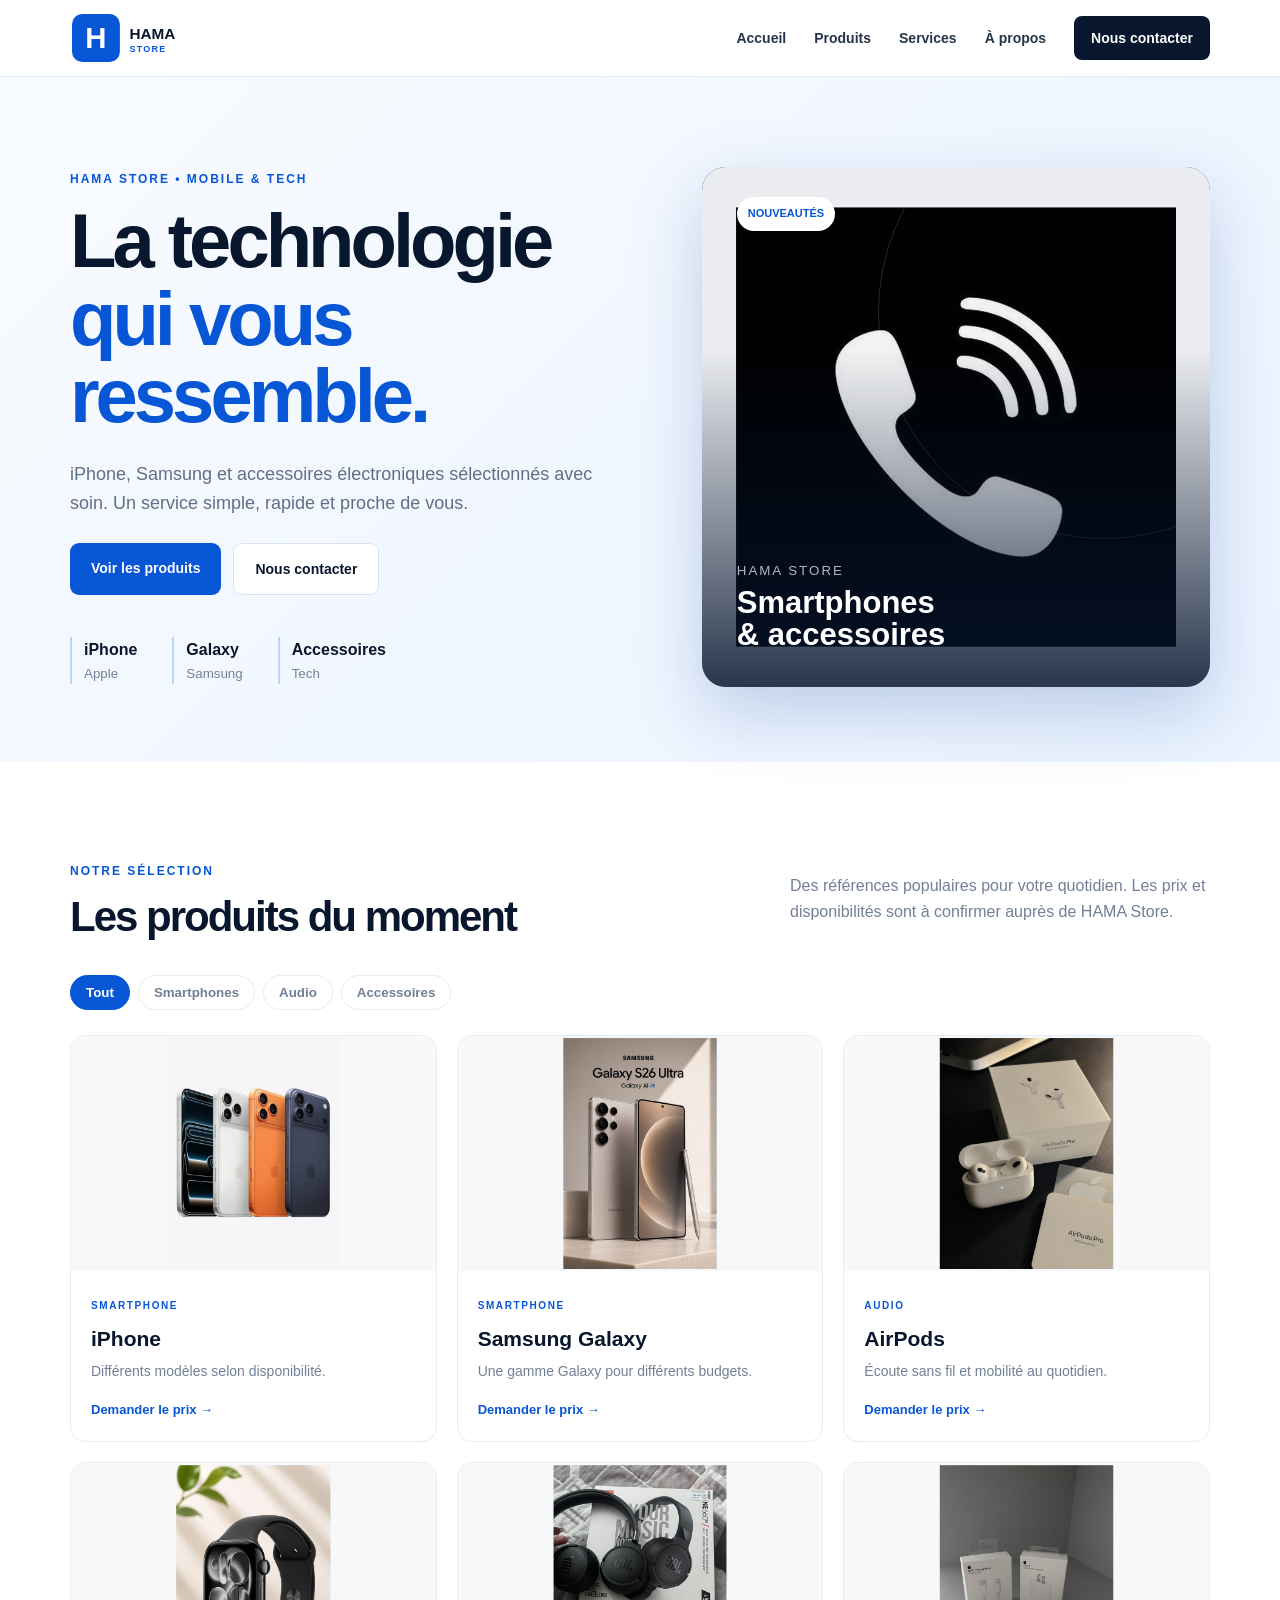
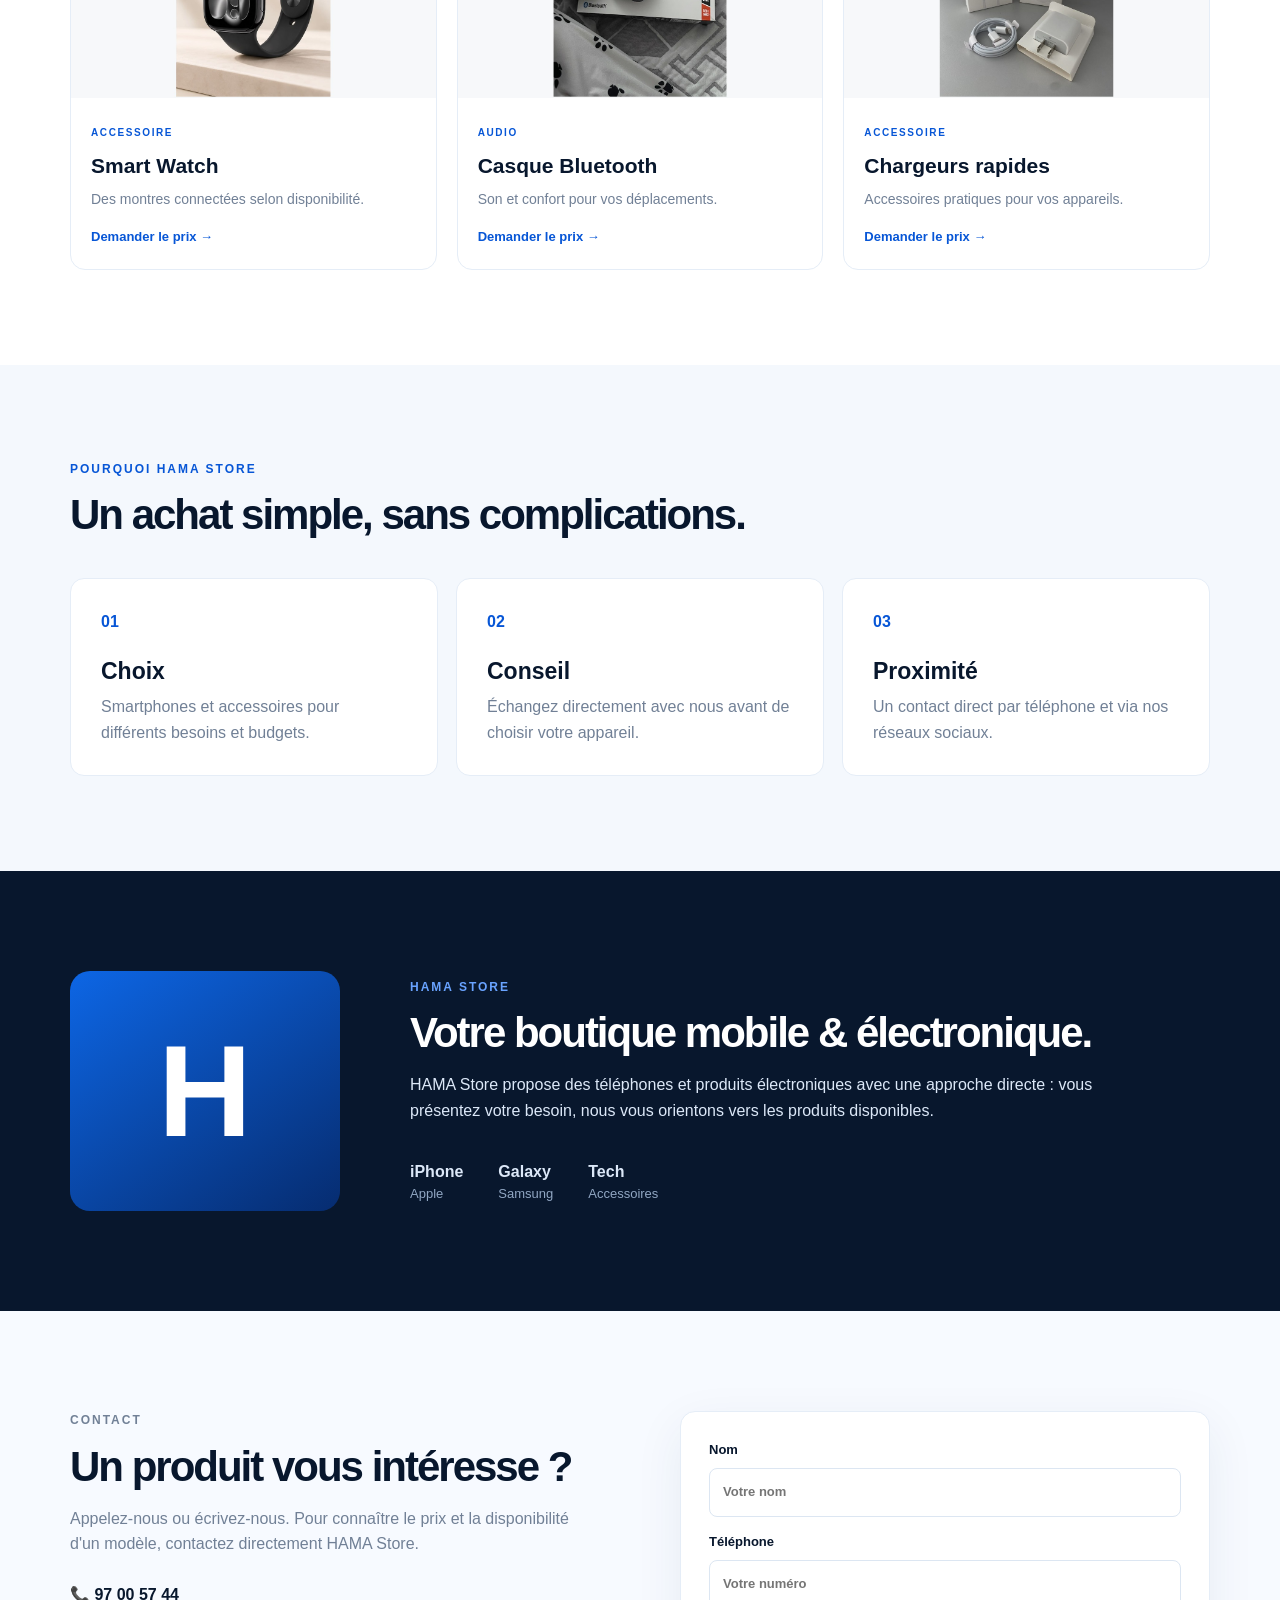
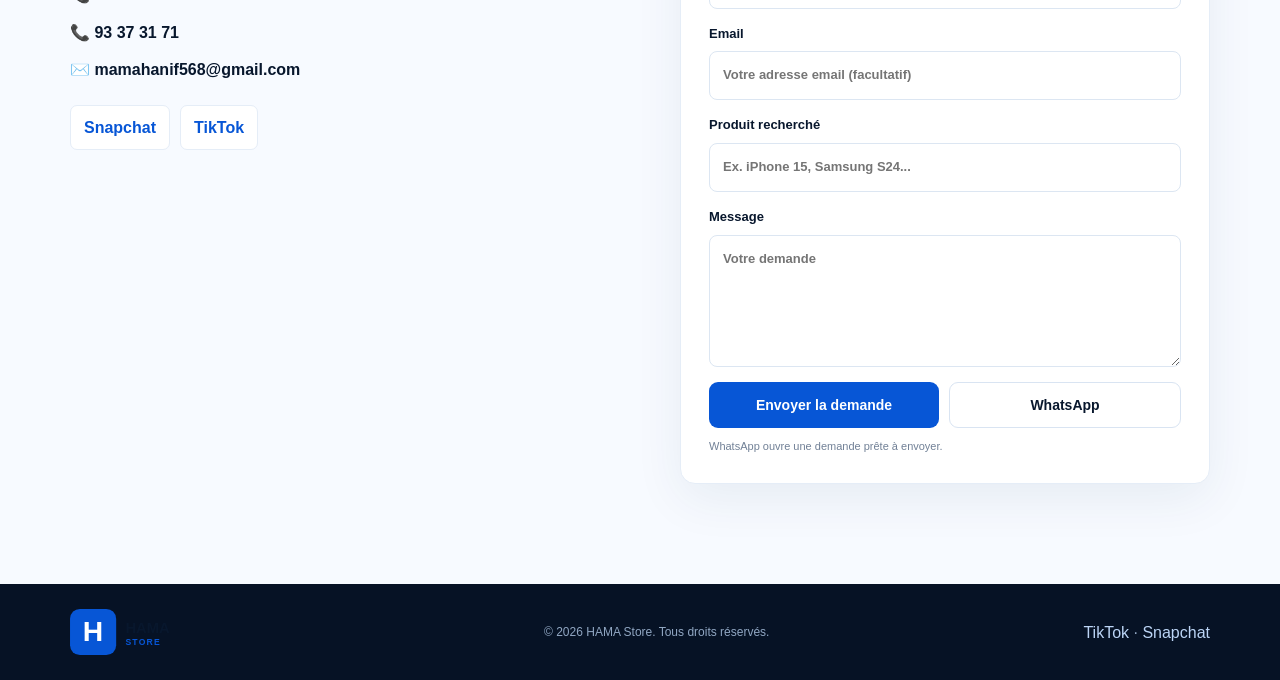
==== commit 3dc2e526: "Refactor index.html for improved content clarity Updated content and structure in index.html for cla" ====
--- a/index.html
+++ b/index.html
@@ -8,7 +8,7 @@
 
   <meta
     name="description"
-    content="HAMA Store : iPhone, Samsung et accessoires électroniques. Contactez-nous pour connaître les disponibilités et les prix."
+    content="HAMA Store : iPhone, Samsung et accessoires électroniques."
   >
 
   <link rel="stylesheet" href="css/style.css">
@@ -40,7 +40,7 @@
 <main>
 
 <!-- =========================
-     HERO
+     ACCUEIL
 ========================= -->
 
 <section id="accueil" class="hero">
@@ -75,7 +75,6 @@
 
       </div>
 
-
       <div class="trust">
 
         <div>
@@ -103,22 +102,20 @@
     <div class="hero-card">
 
       <img
+        class="hero-image"
         src="img/hero.jpg"
         alt="Smartphones et accessoires HAMA Store"
-        class="hero-image"
       >
+
+      <div class="hero-overlay"></div>
 
       <div class="card-tag">
         NOUVEAUTÉS
       </div>
 
-      <div class="hero-card-overlay"></div>
-
       <div class="hero-card-text">
 
-        <small>
-          HAMA STORE
-        </small>
+        <small>HAMA STORE</small>
 
         <strong>
           Smartphones<br>
@@ -134,6 +131,7 @@
 </section>
 
 
+
 <!-- =========================
      PRODUITS
 ========================= -->
@@ -164,42 +162,35 @@
     </div>
 
 
-    <!-- FILTRES -->
-
     <div class="filters">
 
       <button
         class="filter active"
-        data-filter="all"
-      >
+        data-filter="all">
         Tout
       </button>
 
       <button
         class="filter"
-        data-filter="smartphone"
-      >
+        data-filter="smartphone">
         Smartphones
       </button>
 
       <button
         class="filter"
-        data-filter="audio"
-      >
+        data-filter="audio">
         Audio
       </button>
 
       <button
         class="filter"
-        data-filter="accessoire"
-      >
+        data-filter="accessoire">
         Accessoires
       </button>
 
     </div>
 
 
-    <!-- PRODUITS -->
 
     <div class="products">
 
@@ -208,8 +199,7 @@
 
       <article
         class="product"
-        data-category="smartphone"
-      >
+        data-category="smartphone">
 
         <div class="product-img">
 
@@ -222,9 +212,7 @@
 
         <div class="product-info">
 
-          <span>
-            SMARTPHONE
-          </span>
+          <span>SMARTPHONE</span>
 
           <h3>
             iPhone
@@ -243,12 +231,12 @@
       </article>
 
 
+
       <!-- SAMSUNG -->
 
       <article
         class="product"
-        data-category="smartphone"
-      >
+        data-category="smartphone">
 
         <div class="product-img">
 
@@ -261,9 +249,7 @@
 
         <div class="product-info">
 
-          <span>
-            SMARTPHONE
-          </span>
+          <span>SMARTPHONE</span>
 
           <h3>
             Samsung Galaxy
@@ -282,12 +268,12 @@
       </article>
 
 
+
       <!-- AIRPODS -->
 
       <article
         class="product"
-        data-category="audio"
-      >
+        data-category="audio">
 
         <div class="product-img">
 
@@ -300,9 +286,7 @@
 
         <div class="product-info">
 
-          <span>
-            AUDIO
-          </span>
+          <span>AUDIO</span>
 
           <h3>
             AirPods
@@ -321,12 +305,12 @@
       </article>
 
 
-      <!-- SMART WATCH -->
+
+      <!-- WATCH -->
 
       <article
         class="product"
-        data-category="accessoire"
-      >
+        data-category="accessoire">
 
         <div class="product-img">
 
@@ -339,9 +323,7 @@
 
         <div class="product-info">
 
-          <span>
-            ACCESSOIRE
-          </span>
+          <span>ACCESSOIRE</span>
 
           <h3>
             Smart Watch
@@ -360,12 +342,12 @@
       </article>
 
 
-      <!-- ECOUTEURS -->
+
+      <!-- CASQUE -->
 
       <article
         class="product"
-        data-category="audio"
-      >
+        data-category="audio">
 
         <div class="product-img">
 
@@ -378,9 +360,7 @@
 
         <div class="product-info">
 
-          <span>
-            AUDIO
-          </span>
+          <span>AUDIO</span>
 
           <h3>
             Casque Bluetooth
@@ -399,12 +379,12 @@
       </article>
 
 
+
       <!-- CHARGEUR -->
 
       <article
         class="product"
-        data-category="accessoire"
-      >
+        data-category="accessoire">
 
         <div class="product-img">
 
@@ -417,9 +397,7 @@
 
         <div class="product-info">
 
-          <span>
-            ACCESSOIRE
-          </span>
+          <span>ACCESSOIRE</span>
 
           <h3>
             Chargeurs rapides
@@ -444,6 +422,7 @@
 </section>
 
 
+
 <!-- =========================
      SERVICES
 ========================= -->
@@ -514,8 +493,9 @@
 </section>
 
 
+
 <!-- =========================
-     A PROPOS
+     À PROPOS
 ========================= -->
 
 <section id="apropos" class="about">
@@ -525,6 +505,7 @@
     <div class="about-mark">
       H
     </div>
+
 
     <div>
 
@@ -546,41 +527,18 @@
       <div class="numbers">
 
         <div>
-
-          <strong>
-            iPhone
-          </strong>
-
-          <span>
-            Apple
-          </span>
-
-        </div>
-
+          <strong>iPhone</strong>
+          <span>Apple</span>
+        </div>
 
         <div>
-
-          <strong>
-            Galaxy
-          </strong>
-
-          <span>
-            Samsung
-          </span>
-
-        </div>
-
+          <strong>Galaxy</strong>
+          <span>Samsung</span>
+        </div>
 
         <div>
-
-          <strong>
-            Tech
-          </strong>
-
-          <span>
-            Accessoires
-          </span>
-
+          <strong>Tech</strong>
+          <span>Accessoires</span>
         </div>
 
       </div>
@@ -590,6 +548,7 @@
   </div>
 
 </section>
+
 
 
 <!-- =========================
@@ -599,6 +558,7 @@
 <section id="contact" class="contact">
 
   <div class="container contact-grid">
+
 
     <div>
 
@@ -639,22 +599,21 @@
         <a
           href="https://www.snapchat.com/add/hanif20253919?share_id=UBlfkezzjPw&locale=fr-FR"
           target="_blank"
-          rel="noopener"
-        >
+          rel="noopener">
           Snapchat
         </a>
 
         <a
           href="https://www.tiktok.com/@soua977"
           target="_blank"
-          rel="noopener"
-        >
+          rel="noopener">
           TikTok
         </a>
 
       </div>
 
     </div>
+
 
 
     <!-- FORMULAIRE -->
@@ -663,69 +622,69 @@
       id="contactForm"
       class="form"
       action="https://formsubmit.co/mamahanif568@gmail.com"
-      method="POST"
-    >
+      method="POST">
+
 
       <label>
+
         Nom
 
         <input
           id="name"
           name="name"
           required
-          placeholder="Votre nom"
-        >
+          placeholder="Votre nom">
 
       </label>
 
 
       <label>
+
         Téléphone
 
         <input
           id="phone"
           name="phone"
           required
-          placeholder="Votre numéro"
-        >
+          placeholder="Votre numéro">
 
       </label>
 
 
       <label>
+
         Email
 
         <input
           id="email"
           name="email"
           type="email"
-          placeholder="Votre adresse email (facultatif)"
-        >
+          placeholder="Votre adresse email (facultatif)">
 
       </label>
 
 
       <label>
+
         Produit recherché
 
         <input
           id="product"
           name="product"
-          placeholder="Ex. iPhone 15, Samsung S24..."
-        >
+          placeholder="Ex. iPhone 15, Samsung S24...">
 
       </label>
 
 
       <label>
+
         Message
 
         <textarea
           id="message"
           name="message"
           rows="5"
-          placeholder="Votre demande"
-        ></textarea>
+          placeholder="Votre demande"></textarea>
 
       </label>
 
@@ -733,44 +692,38 @@
       <input
         type="hidden"
         name="_subject"
-        value="Nouvelle demande - HAMA Store"
-      >
+        value="Nouvelle demande - HAMA Store">
 
       <input
         type="hidden"
         name="_template"
-        value="table"
-      >
+        value="table">
 
       <input
         type="hidden"
         name="_captcha"
-        value="true"
-      >
+        value="true">
 
       <input
         type="text"
         name="_honey"
         style="display:none"
         tabindex="-1"
-        autocomplete="off"
-      >
+        autocomplete="off">
 
 
       <div class="form-actions">
 
         <button
           class="btn primary"
-          type="submit"
-        >
+          type="submit">
           Envoyer la demande
         </button>
 
         <button
           class="btn secondary"
           type="button"
-          id="whatsappBtn"
-        >
+          id="whatsappBtn">
           WhatsApp
         </button>
 
@@ -790,6 +743,7 @@
 </main>
 
 
+
 <!-- =========================
      FOOTER
 ========================= -->
@@ -802,8 +756,7 @@
 
       <img
         src="logo-hama.svg"
-        alt="HAMA Store"
-      >
+        alt="HAMA Store">
 
     </div>
 
@@ -820,8 +773,7 @@
       <a
         href="https://www.tiktok.com/@soua977"
         target="_blank"
-        rel="noopener"
-      >
+        rel="noopener">
         TikTok
       </a>
 
@@ -830,8 +782,7 @@
       <a
         href="https://www.snapchat.com/add/hanif20253919?share_id=UBlfkezzjPw&locale=fr-FR"
         target="_blank"
-        rel="noopener"
-      >
+        rel="noopener">
         Snapchat
       </a>
 
@@ -842,6 +793,7 @@
 </footer>
 
 
+
 <script src="js/script.js"></script>
 
 </body>
--- a/css/style.css
+++ b/css/style.css
@@ -1,23 +1,826 @@
-:root{--blue:#0756d6;--dark:#08172d;--text:#26354a;--muted:#718096;--light:#f4f8fd;--white:#fff;--line:#e5edf7}
-*{box-sizing:border-box}html{scroll-behavior:smooth}body{margin:0;font-family:Inter,Segoe UI,Arial,sans-serif;color:var(--text);background:#fff;line-height:1.6}.container{width:min(1140px,92%);margin:auto}
-.header{position:sticky;top:0;z-index:10;background:rgba(255,255,255,.94);backdrop-filter:blur(14px);border-bottom:1px solid var(--line)}.nav{height:76px;display:flex;align-items:center;justify-content:space-between}.logo{color:var(--dark);font-size:21px;font-weight:900;text-decoration:none;letter-spacing:-.8px}.logo span{display:inline-grid;place-items:center;background:var(--blue);color:#fff;width:34px;height:34px;border-radius:9px;margin-right:7px}.logo b{color:var(--blue);font-weight:900}nav{display:flex;gap:28px;align-items:center}nav a{color:var(--text);text-decoration:none;font-size:14px;font-weight:700}.nav-cta{background:var(--dark);color:#fff!important;padding:11px 17px;border-radius:8px}.menu{display:none;border:0;background:none;font-size:25px}
-.hero{background:linear-gradient(135deg,#f8fbff 0%,#eaf3ff 100%);padding:90px 0 75px}.hero-grid{display:grid;grid-template-columns:1.05fr .95fr;gap:70px;align-items:center}.eyebrow{color:var(--blue);font-size:12px;font-weight:900;letter-spacing:2px;margin:0 0 13px}.hero h1{font-size:clamp(46px,6vw,76px);line-height:1.02;letter-spacing:-4px;color:var(--dark);margin:0}.hero h1 span{color:var(--blue)}.lead{font-size:18px;color:#607087;max-width:610px;margin:25px 0}.actions{display:flex;gap:12px;flex-wrap:wrap}.btn{display:inline-block;padding:14px 21px;border-radius:9px;text-decoration:none;border:0;font-weight:800;cursor:pointer;font-size:14px}.primary{background:var(--blue);color:#fff}.secondary{background:#fff;color:var(--dark);border:1px solid #d9e4f2}.trust{display:flex;gap:35px;margin-top:42px}.trust div{border-left:2px solid #bcd4f5;padding-left:12px}.trust strong,.trust small{display:block}.trust strong{color:var(--dark)}.trust small{color:var(--muted)}
-.hero-card{height:520px;border-radius:24px;background:linear-gradient(145deg,#0a2447,#0b65dc);position:relative;overflow:hidden;box-shadow:0 25px 70px rgba(10,65,150,.22)}.hero-card:after{content:"";position:absolute;width:450px;height:450px;border:1px solid rgba(255,255,255,.15);border-radius:50%;top:-80px;right:-120px}.card-tag{position:absolute;left:35px;top:30px;background:#fff;color:var(--blue);font-size:11px;font-weight:900;padding:8px 11px;border-radius:20px;z-index:2}.phone{position:absolute;width:185px;height:360px;border:7px solid #111d2e;border-radius:32px;background:linear-gradient(135deg,#dcecff,#fff);box-shadow:0 20px 35px #04152e80}.phone:before{content:"";position:absolute;top:10px;left:50%;transform:translateX(-50%);width:70px;height:20px;background:#111d2e;border-radius:20px}.phone-one{right:95px;top:95px;transform:rotate(8deg)}.phone-two{left:85px;top:150px;transform:rotate(-13deg);opacity:.9}.hero-card-text{position:absolute;bottom:35px;left:35px;color:#fff;z-index:2}.hero-card-text small{display:block;opacity:.7;letter-spacing:2px}.hero-card-text strong{font-size:31px;line-height:1.05;display:block;margin-top:6px}
-.section{padding:95px 0}.section.light{background:var(--light)}.section-head{display:flex;justify-content:space-between;gap:30px;align-items:end;margin-bottom:35px}.section h2,.contact h2,.about h2{font-size:42px;line-height:1.1;letter-spacing:-2px;color:var(--dark);margin:0}.section-head>p{max-width:420px;color:var(--muted)}.filters{display:flex;gap:8px;margin-bottom:25px}.filter{border:1px solid var(--line);background:#fff;padding:9px 15px;border-radius:20px;font-weight:700;color:var(--muted);cursor:pointer}.filter.active,.filter:hover{background:var(--blue);color:#fff;border-color:var(--blue)}.products{display:grid;grid-template-columns:repeat(3,1fr);gap:20px}.product{border:1px solid var(--line);border-radius:15px;overflow:hidden;background:#fff;transition:.25s}.product:hover{transform:translateY(-5px);box-shadow:0 18px 40px rgba(19,55,100,.1)}.product-img{height:235px;background:#eef5ff}.product-img img{width:100%;height:100%;object-fit:cover}.product-info{padding:20px}.product-info>span{font-size:10px;letter-spacing:1.6px;color:var(--blue);font-weight:900}.product h3{margin:5px 0;font-size:21px;color:var(--dark)}.product p{margin:0 0 13px;color:var(--muted);font-size:14px}.product a{color:var(--blue);font-weight:800;text-decoration:none;font-size:13px}
-.service-grid{display:grid;grid-template-columns:repeat(3,1fr);gap:18px;margin-top:40px}.service{background:#fff;border:1px solid var(--line);padding:30px;border-radius:14px}.service b{color:var(--blue)}.service h3{color:var(--dark);font-size:23px;margin:18px 0 5px}.service p{color:var(--muted);margin:0}.about{padding:100px 0;background:var(--dark);color:#dce8f8}.about-grid{display:grid;grid-template-columns:270px 1fr;gap:70px;align-items:center}.about h2{color:#fff}.about .eyebrow{color:#69a3ff}.about p{max-width:700px}.about-mark{height:240px;border-radius:20px;background:linear-gradient(145deg,#0d66e5,#062c70);display:grid;place-items:center;color:#fff;font-size:130px;font-weight:900}.numbers{display:flex;gap:35px;margin-top:35px}.numbers strong,.numbers span{display:block}.numbers span{color:#91a7c3;font-size:13px}
-.contact{padding:100px 0;background:#f7faff}.contact-grid{display:grid;grid-template-columns:1fr 1fr;gap:80px}.contact p{color:var(--muted)}.contact-list{display:grid;gap:12px;margin-top:25px}.contact-list a{color:var(--dark);font-weight:800;text-decoration:none}.socials{display:flex;gap:10px;margin-top:22px}.socials a{padding:9px 13px;background:#fff;border:1px solid var(--line);border-radius:7px;color:var(--blue);font-weight:800;text-decoration:none}.form{background:#fff;border:1px solid var(--line);padding:28px;border-radius:15px;box-shadow:0 15px 50px rgba(15,50,90,.07)}label{font-size:13px;font-weight:800;color:var(--dark);display:block;margin-bottom:15px}input,textarea{display:block;width:100%;border:1px solid #dce6f2;border-radius:8px;padding:13px;margin-top:7px;font:inherit;outline:none}input:focus,textarea:focus{border-color:var(--blue)}.form-note{font-size:11px!important;margin:10px 0 0}
-footer{background:#061225;color:#91a7c3;padding:25px 0}.footer-grid{display:flex;justify-content:space-between;align-items:center;gap:20px}.footer-grid .logo{color:#fff}.footer-grid a{color:#bcd5f6;text-decoration:none}.footer-grid p{font-size:12px}
-@media(max-width:850px){nav{display:none}.menu{display:block}.hero{padding:60px 0}.hero-grid,.contact-grid,.about-grid{grid-template-columns:1fr}.hero-card{height:430px}.section-head{display:block}.products,.service-grid{grid-template-columns:repeat(2,1fr)}.about-mark{height:180px}.footer-grid{flex-direction:column}.hero h1{letter-spacing:-2px}}
-@media(max-width:560px){.products,.service-grid{grid-template-columns:1fr}.trust{gap:15px;flex-wrap:wrap}.section{padding:70px 0}.section h2,.contact h2,.about h2{font-size:34px}.phone-one{right:30px}.phone-two{left:30px}}
-
-/* LOGO : remplace img/logo-hama.svg par ton vrai logo plus tard. */
-.logo-image{display:flex;align-items:center}
-.logo-image img{display:block;width:170px;height:auto;max-height:48px;object-fit:contain}
-footer .logo-image img{width:160px;filter:none}
-@media(max-width:560px){.logo-image img{width:145px;max-height:42px}}
-
-.form-actions{display:flex;gap:10px;flex-wrap:wrap}
-.form-actions .btn{flex:1;min-width:150px}
-
-.form-actions{display:flex;gap:10px;flex-wrap:wrap}
-.form-actions .btn{flex:1;min-width:150px}
+:root{
+  --blue:#0756d6;
+  --dark:#08172d;
+  --text:#26354a;
+  --muted:#718096;
+  --light:#f4f8fd;
+  --white:#fff;
+  --line:#e5edf7
+}
+
+*{
+  box-sizing:border-box
+}
+
+html{
+  scroll-behavior:smooth
+}
+
+body{
+  margin:0;
+  font-family:Inter,Segoe UI,Arial,sans-serif;
+  color:var(--text);
+  background:#fff;
+  line-height:1.6
+}
+
+.container{
+  width:min(1140px,92%);
+  margin:auto
+}
+
+
+/* =========================
+   HEADER
+========================= */
+
+.header{
+  position:sticky;
+  top:0;
+  z-index:10;
+  background:rgba(255,255,255,.94);
+  backdrop-filter:blur(14px);
+  border-bottom:1px solid var(--line)
+}
+
+.nav{
+  height:76px;
+  display:flex;
+  align-items:center;
+  justify-content:space-between
+}
+
+.logo{
+  color:var(--dark);
+  font-size:21px;
+  font-weight:900;
+  text-decoration:none;
+  letter-spacing:-.8px
+}
+
+.logo span{
+  display:inline-grid;
+  place-items:center;
+  background:var(--blue);
+  color:#fff;
+  width:34px;
+  height:34px;
+  border-radius:9px;
+  margin-right:7px
+}
+
+.logo b{
+  color:var(--blue);
+  font-weight:900
+}
+
+nav{
+  display:flex;
+  gap:28px;
+  align-items:center
+}
+
+nav a{
+  color:var(--text);
+  text-decoration:none;
+  font-size:14px;
+  font-weight:700
+}
+
+.nav-cta{
+  background:var(--dark);
+  color:#fff!important;
+  padding:11px 17px;
+  border-radius:8px
+}
+
+.menu{
+  display:none;
+  border:0;
+  background:none;
+  font-size:25px
+}
+
+
+/* =========================
+   HERO
+========================= */
+
+.hero{
+  background:linear-gradient(135deg,#f8fbff 0%,#eaf3ff 100%);
+  padding:90px 0 75px
+}
+
+.hero-grid{
+  display:grid;
+  grid-template-columns:1.05fr .95fr;
+  gap:70px;
+  align-items:center
+}
+
+.eyebrow{
+  color:var(--blue);
+  font-size:12px;
+  font-weight:900;
+  letter-spacing:2px;
+  margin:0 0 13px
+}
+
+.hero h1{
+  font-size:clamp(46px,6vw,76px);
+  line-height:1.02;
+  letter-spacing:-4px;
+  color:var(--dark);
+  margin:0
+}
+
+.hero h1 span{
+  color:var(--blue)
+}
+
+.lead{
+  font-size:18px;
+  color:#607087;
+  max-width:610px;
+  margin:25px 0
+}
+
+.actions{
+  display:flex;
+  gap:12px;
+  flex-wrap:wrap
+}
+
+.btn{
+  display:inline-block;
+  padding:14px 21px;
+  border-radius:9px;
+  text-decoration:none;
+  border:0;
+  font-weight:800;
+  cursor:pointer;
+  font-size:14px
+}
+
+.primary{
+  background:var(--blue);
+  color:#fff
+}
+
+.secondary{
+  background:#fff;
+  color:var(--dark);
+  border:1px solid #d9e4f2
+}
+
+.trust{
+  display:flex;
+  gap:35px;
+  margin-top:42px
+}
+
+.trust div{
+  border-left:2px solid #bcd4f5;
+  padding-left:12px
+}
+
+.trust strong,
+.trust small{
+  display:block
+}
+
+.trust strong{
+  color:var(--dark)
+}
+
+.trust small{
+  color:var(--muted)
+}
+
+
+/* =========================
+   HERO CARD
+   ANCIEN DESIGN CONSERVÉ
+========================= */
+
+.hero-card{
+  height:520px;
+  border-radius:24px;
+  background:linear-gradient(145deg,#0a2447,#0b65dc);
+  position:relative;
+  overflow:hidden;
+  box-shadow:0 25px 70px rgba(10,65,150,.22)
+}
+
+.hero-card:after{
+  content:"";
+  position:absolute;
+  width:450px;
+  height:450px;
+  border:1px solid rgba(255,255,255,.15);
+  border-radius:50%;
+  top:-80px;
+  right:-120px
+}
+
+.card-tag{
+  position:absolute;
+  left:35px;
+  top:30px;
+  background:#fff;
+  color:var(--blue);
+  font-size:11px;
+  font-weight:900;
+  padding:8px 11px;
+  border-radius:20px;
+  z-index:2
+}
+
+.phone{
+  position:absolute;
+  width:185px;
+  height:360px;
+  border:7px solid #111d2e;
+  border-radius:32px;
+  background:linear-gradient(135deg,#dcecff,#fff);
+  box-shadow:0 20px 35px #04152e80
+}
+
+.phone:before{
+  content:"";
+  position:absolute;
+  top:10px;
+  left:50%;
+  transform:translateX(-50%);
+  width:70px;
+  height:20px;
+  background:#111d2e;
+  border-radius:20px
+}
+
+.phone-one{
+  right:95px;
+  top:95px;
+  transform:rotate(8deg)
+}
+
+.phone-two{
+  left:85px;
+  top:150px;
+  transform:rotate(-13deg);
+  opacity:.9
+}
+
+.hero-card-text{
+  position:absolute;
+  bottom:35px;
+  left:35px;
+  color:#fff;
+  z-index:2
+}
+
+.hero-card-text small{
+  display:block;
+  opacity:.7;
+  letter-spacing:2px
+}
+
+.hero-card-text strong{
+  font-size:31px;
+  line-height:1.05;
+  display:block;
+  margin-top:6px
+}
+
+
+/* =========================
+   SECTIONS
+========================= */
+
+.section{
+  padding:95px 0
+}
+
+.section.light{
+  background:var(--light)
+}
+
+.section-head{
+  display:flex;
+  justify-content:space-between;
+  gap:30px;
+  align-items:end;
+  margin-bottom:35px
+}
+
+.section h2,
+.contact h2,
+.about h2{
+  font-size:42px;
+  line-height:1.1;
+  letter-spacing:-2px;
+  color:var(--dark);
+  margin:0
+}
+
+.section-head>p{
+  max-width:420px;
+  color:var(--muted)
+}
+
+
+/* =========================
+   FILTRES
+========================= */
+
+.filters{
+  display:flex;
+  gap:8px;
+  margin-bottom:25px
+}
+
+.filter{
+  border:1px solid var(--line);
+  background:#fff;
+  padding:9px 15px;
+  border-radius:20px;
+  font-weight:700;
+  color:var(--muted);
+  cursor:pointer
+}
+
+.filter.active,
+.filter:hover{
+  background:var(--blue);
+  color:#fff;
+  border-color:var(--blue)
+}
+
+
+/* =========================
+   PRODUITS
+========================= */
+
+.products{
+  display:grid;
+  grid-template-columns:repeat(3,1fr);
+  gap:20px
+}
+
+.product{
+  border:1px solid var(--line);
+  border-radius:15px;
+  overflow:hidden;
+  background:#fff;
+  transition:.25s
+}
+
+.product:hover{
+  transform:translateY(-5px);
+  box-shadow:0 18px 40px rgba(19,55,100,.1)
+}
+
+
+/*
+   CADRE IMAGE
+   Toutes les images ont exactement
+   la même largeur et la même hauteur.
+*/
+
+.product-img{
+  width:100%;
+  height:235px;
+  background:#eef5ff;
+  overflow:hidden;
+  position:relative
+}
+
+
+/*
+   IMAGE
+   - 100% de largeur
+   - 100% de hauteur
+   - aucun débordement
+   - cadrage uniforme
+*/
+
+.product-img img{
+  display:block;
+  width:100%;
+  height:100%;
+  max-width:100%;
+  max-height:100%;
+  object-fit:cover;
+  object-position:center;
+}
+
+
+/* =========================
+   INFOS PRODUITS
+========================= */
+
+.product-info{
+  padding:20px
+}
+
+.product-info>span{
+  font-size:10px;
+  letter-spacing:1.6px;
+  color:var(--blue);
+  font-weight:900
+}
+
+.product h3{
+  margin:5px 0;
+  font-size:21px;
+  color:var(--dark)
+}
+
+.product p{
+  margin:0 0 13px;
+  color:var(--muted);
+  font-size:14px
+}
+
+.product a{
+  color:var(--blue);
+  font-weight:800;
+  text-decoration:none;
+  font-size:13px
+}
+
+
+/* =========================
+   SERVICES
+========================= */
+
+.service-grid{
+  display:grid;
+  grid-template-columns:repeat(3,1fr);
+  gap:18px;
+  margin-top:40px
+}
+
+.service{
+  background:#fff;
+  border:1px solid var(--line);
+  padding:30px;
+  border-radius:14px
+}
+
+.service b{
+  color:var(--blue)
+}
+
+.service h3{
+  color:var(--dark);
+  font-size:23px;
+  margin:18px 0 5px
+}
+
+.service p{
+  color:var(--muted);
+  margin:0
+}
+
+
+/* =========================
+   A PROPOS
+========================= */
+
+.about{
+  padding:100px 0;
+  background:var(--dark);
+  color:#dce8f8
+}
+
+.about-grid{
+  display:grid;
+  grid-template-columns:270px 1fr;
+  gap:70px;
+  align-items:center
+}
+
+.about h2{
+  color:#fff
+}
+
+.about .eyebrow{
+  color:#69a3ff
+}
+
+.about p{
+  max-width:700px
+}
+
+.about-mark{
+  height:240px;
+  border-radius:20px;
+  background:linear-gradient(145deg,#0d66e5,#062c70);
+  display:grid;
+  place-items:center;
+  color:#fff;
+  font-size:130px;
+  font-weight:900
+}
+
+.numbers{
+  display:flex;
+  gap:35px;
+  margin-top:35px
+}
+
+.numbers strong,
+.numbers span{
+  display:block
+}
+
+.numbers span{
+  color:#91a7c3;
+  font-size:13px
+}
+
+
+/* =========================
+   CONTACT
+========================= */
+
+.contact{
+  padding:100px 0;
+  background:#f7faff
+}
+
+.contact-grid{
+  display:grid;
+  grid-template-columns:1fr 1fr;
+  gap:80px
+}
+
+.contact p{
+  color:var(--muted)
+}
+
+.contact-list{
+  display:grid;
+  gap:12px;
+  margin-top:25px
+}
+
+.contact-list a{
+  color:var(--dark);
+  font-weight:800;
+  text-decoration:none
+}
+
+.socials{
+  display:flex;
+  gap:10px;
+  margin-top:22px
+}
+
+.socials a{
+  padding:9px 13px;
+  background:#fff;
+  border:1px solid var(--line);
+  border-radius:7px;
+  color:var(--blue);
+  font-weight:800;
+  text-decoration:none
+}
+
+
+/* =========================
+   FORMULAIRE
+========================= */
+
+.form{
+  background:#fff;
+  border:1px solid var(--line);
+  padding:28px;
+  border-radius:15px;
+  box-shadow:0 15px 50px rgba(15,50,90,.07)
+}
+
+label{
+  font-size:13px;
+  font-weight:800;
+  color:var(--dark);
+  display:block;
+  margin-bottom:15px
+}
+
+input,
+textarea{
+  display:block;
+  width:100%;
+  border:1px solid #dce6f2;
+  border-radius:8px;
+  padding:13px;
+  margin-top:7px;
+  font:inherit;
+  outline:none
+}
+
+input:focus,
+textarea:focus{
+  border-color:var(--blue)
+}
+
+.form-note{
+  font-size:11px!important;
+  margin:10px 0 0
+}
+
+.form-actions{
+  display:flex;
+  gap:10px;
+  flex-wrap:wrap
+}
+
+.form-actions .btn{
+  flex:1;
+  min-width:150px
+}
+
+
+/* =========================
+   FOOTER
+========================= */
+
+footer{
+  background:#061225;
+  color:#91a7c3;
+  padding:25px 0
+}
+
+.footer-grid{
+  display:flex;
+  justify-content:space-between;
+  align-items:center;
+  gap:20px
+}
+
+.footer-grid .logo{
+  color:#fff
+}
+
+.footer-grid a{
+  color:#bcd5f6;
+  text-decoration:none
+}
+
+.footer-grid p{
+  font-size:12px
+}
+
+
+/* =========================
+   LOGO
+========================= */
+
+.logo-image{
+  display:flex;
+  align-items:center
+}
+
+.logo-image img{
+  display:block;
+  width:170px;
+  height:auto;
+  max-height:48px;
+  object-fit:contain
+}
+
+footer .logo-image img{
+  width:160px;
+  filter:none
+}
+
+
+/* =========================
+   TABLETTE
+========================= */
+
+@media(max-width:850px){
+
+  nav{
+    display:none
+  }
+
+  .menu{
+    display:block
+  }
+
+  .hero{
+    padding:60px 0
+  }
+
+  .hero-grid,
+  .contact-grid,
+  .about-grid{
+    grid-template-columns:1fr
+  }
+
+  .hero-card{
+    height:430px
+  }
+
+  .section-head{
+    display:block
+  }
+
+  .products,
+  .service-grid{
+    grid-template-columns:repeat(2,1fr)
+  }
+
+  .about-mark{
+    height:180px
+  }
+
+  .footer-grid{
+    flex-direction:column
+  }
+
+  .hero h1{
+    letter-spacing:-2px
+  }
+
+}
+
+
+/* =========================
+   MOBILE
+========================= */
+
+@media(max-width:560px){
+
+  .products,
+  .service-grid{
+    grid-template-columns:1fr
+  }
+
+  .trust{
+    gap:15px;
+    flex-wrap:wrap
+  }
+
+  .section{
+    padding:70px 0
+  }
+
+  .section h2,
+  .contact h2,
+  .about h2{
+    font-size:34px
+  }
+
+  .phone-one{
+    right:30px
+  }
+
+  .phone-two{
+    left:30px
+  }
+
+  .logo-image img{
+    width:145px;
+    max-height:42px
+  }
+
+}
+/* =========================
+   IMAGE HERO HAMA STORE
+========================= */
+
+.hero-card {
+  position: relative;
+  overflow: hidden;
+}
+
+.hero-image {
+  width: 100%;
+  height: 100%;
+  display: block;
+  object-fit: cover;
+  object-position: center;
+}
+
+.hero-overlay {
+  position: absolute;
+  inset: 0;
+  background: linear-gradient(
+    to top,
+    rgba(5, 20, 45, 0.85),
+    rgba(5, 20, 45, 0.05) 65%
+  );
+  z-index: 1;
+}
+
+.hero-card .card-tag {
+  z-index: 3;
+}
+
+.hero-card .hero-card-text {
+  z-index: 3;
+}
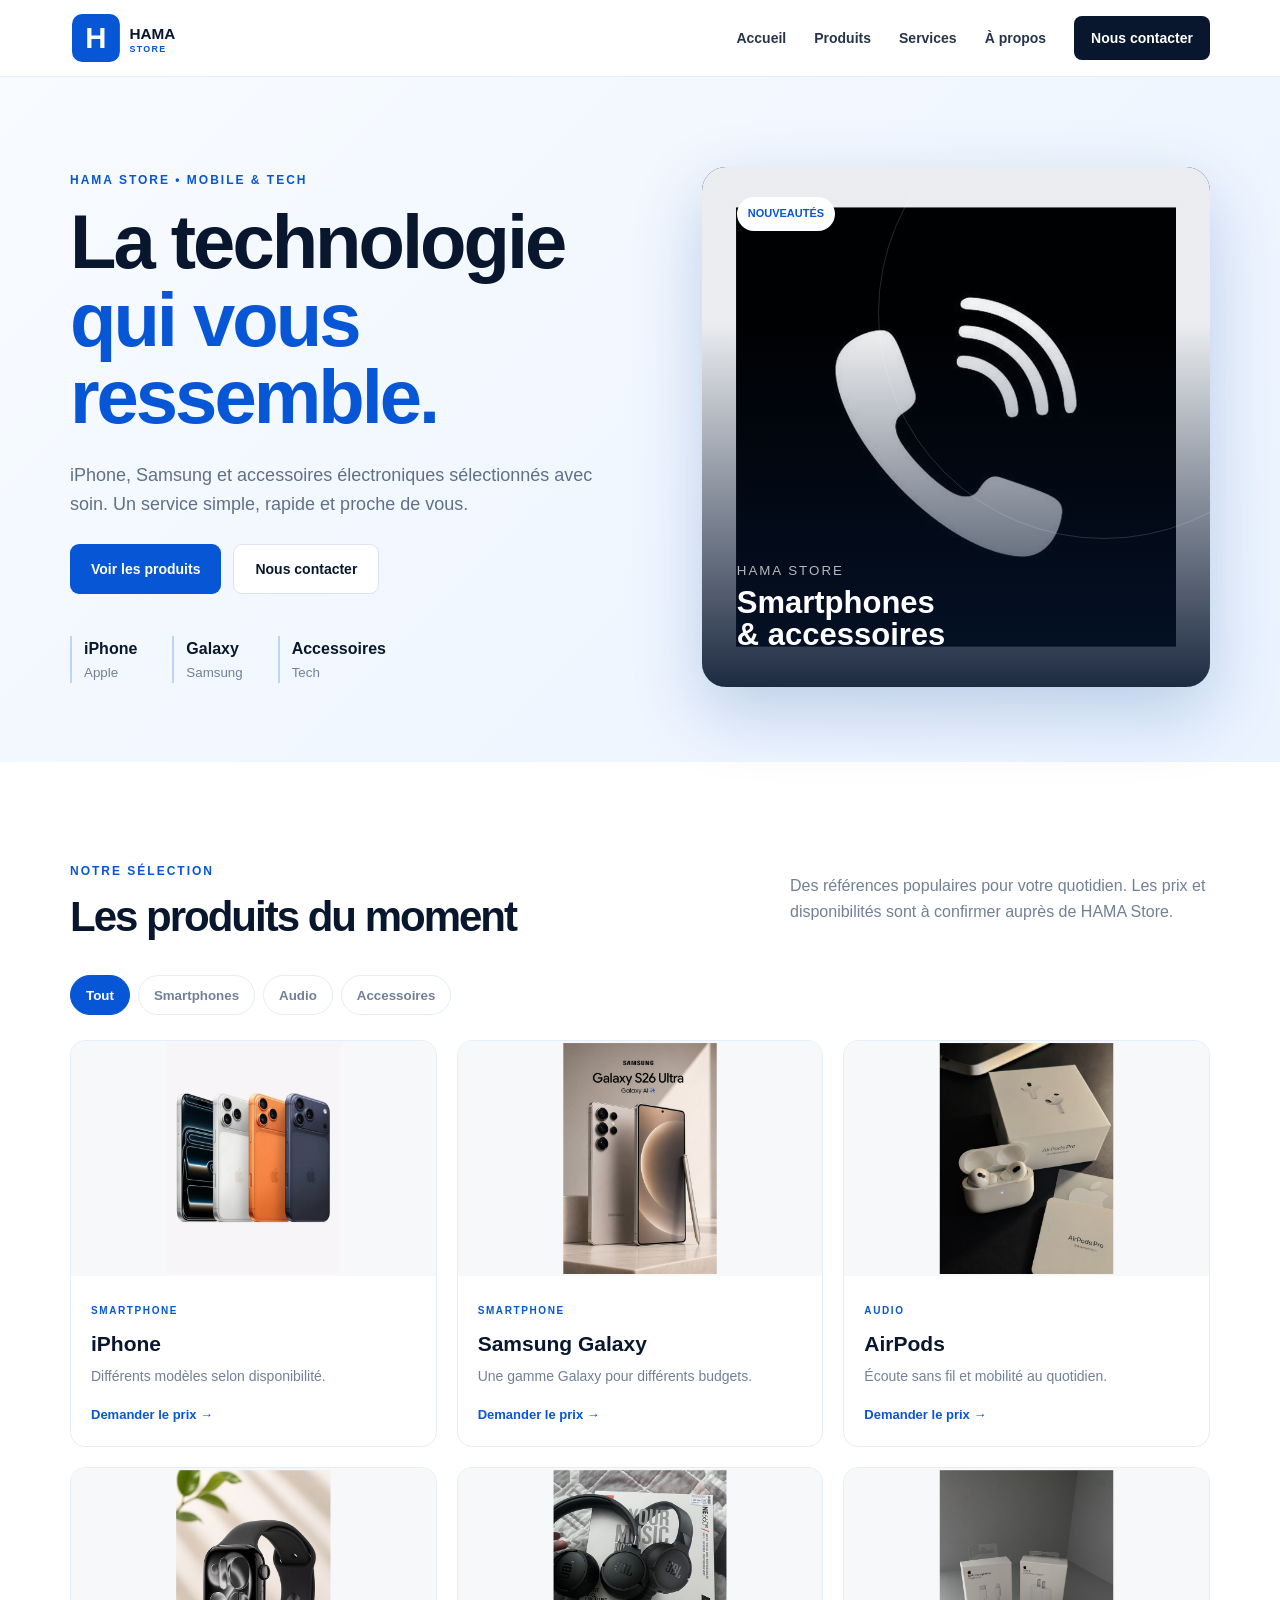
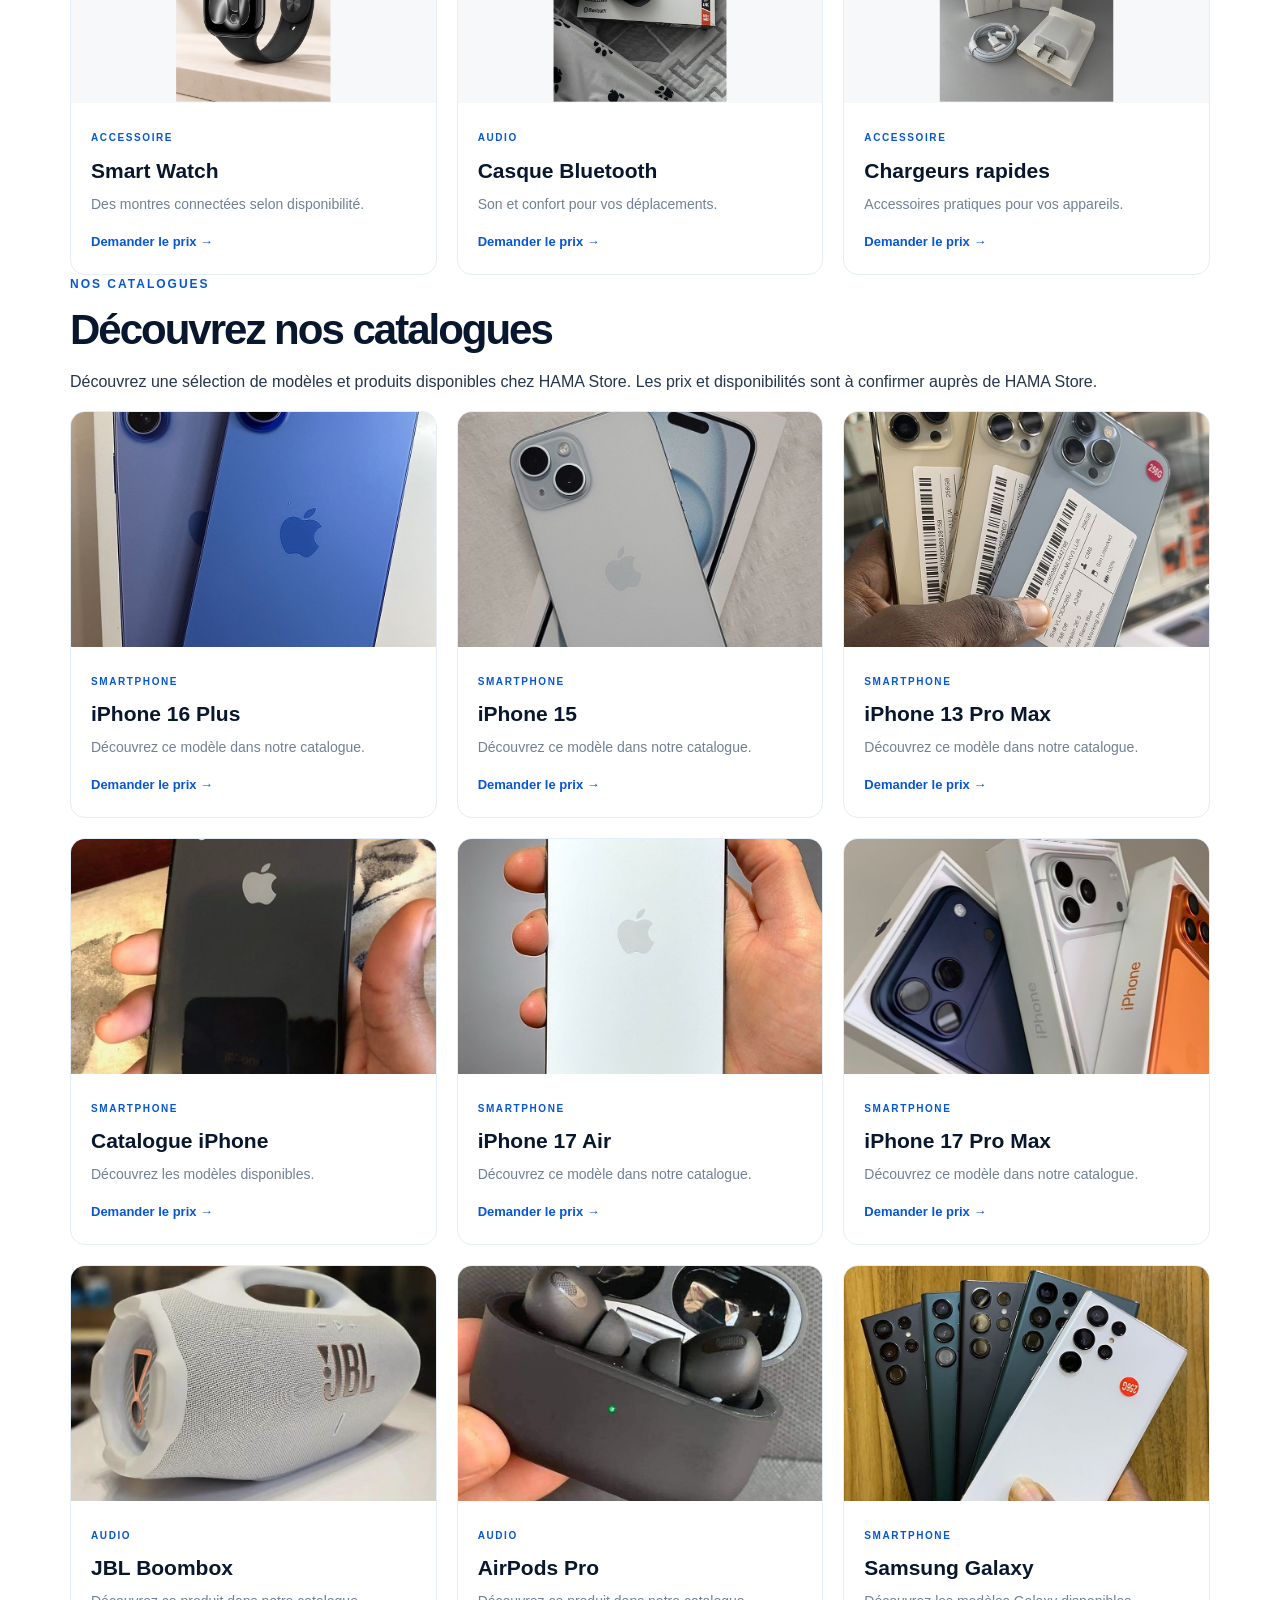
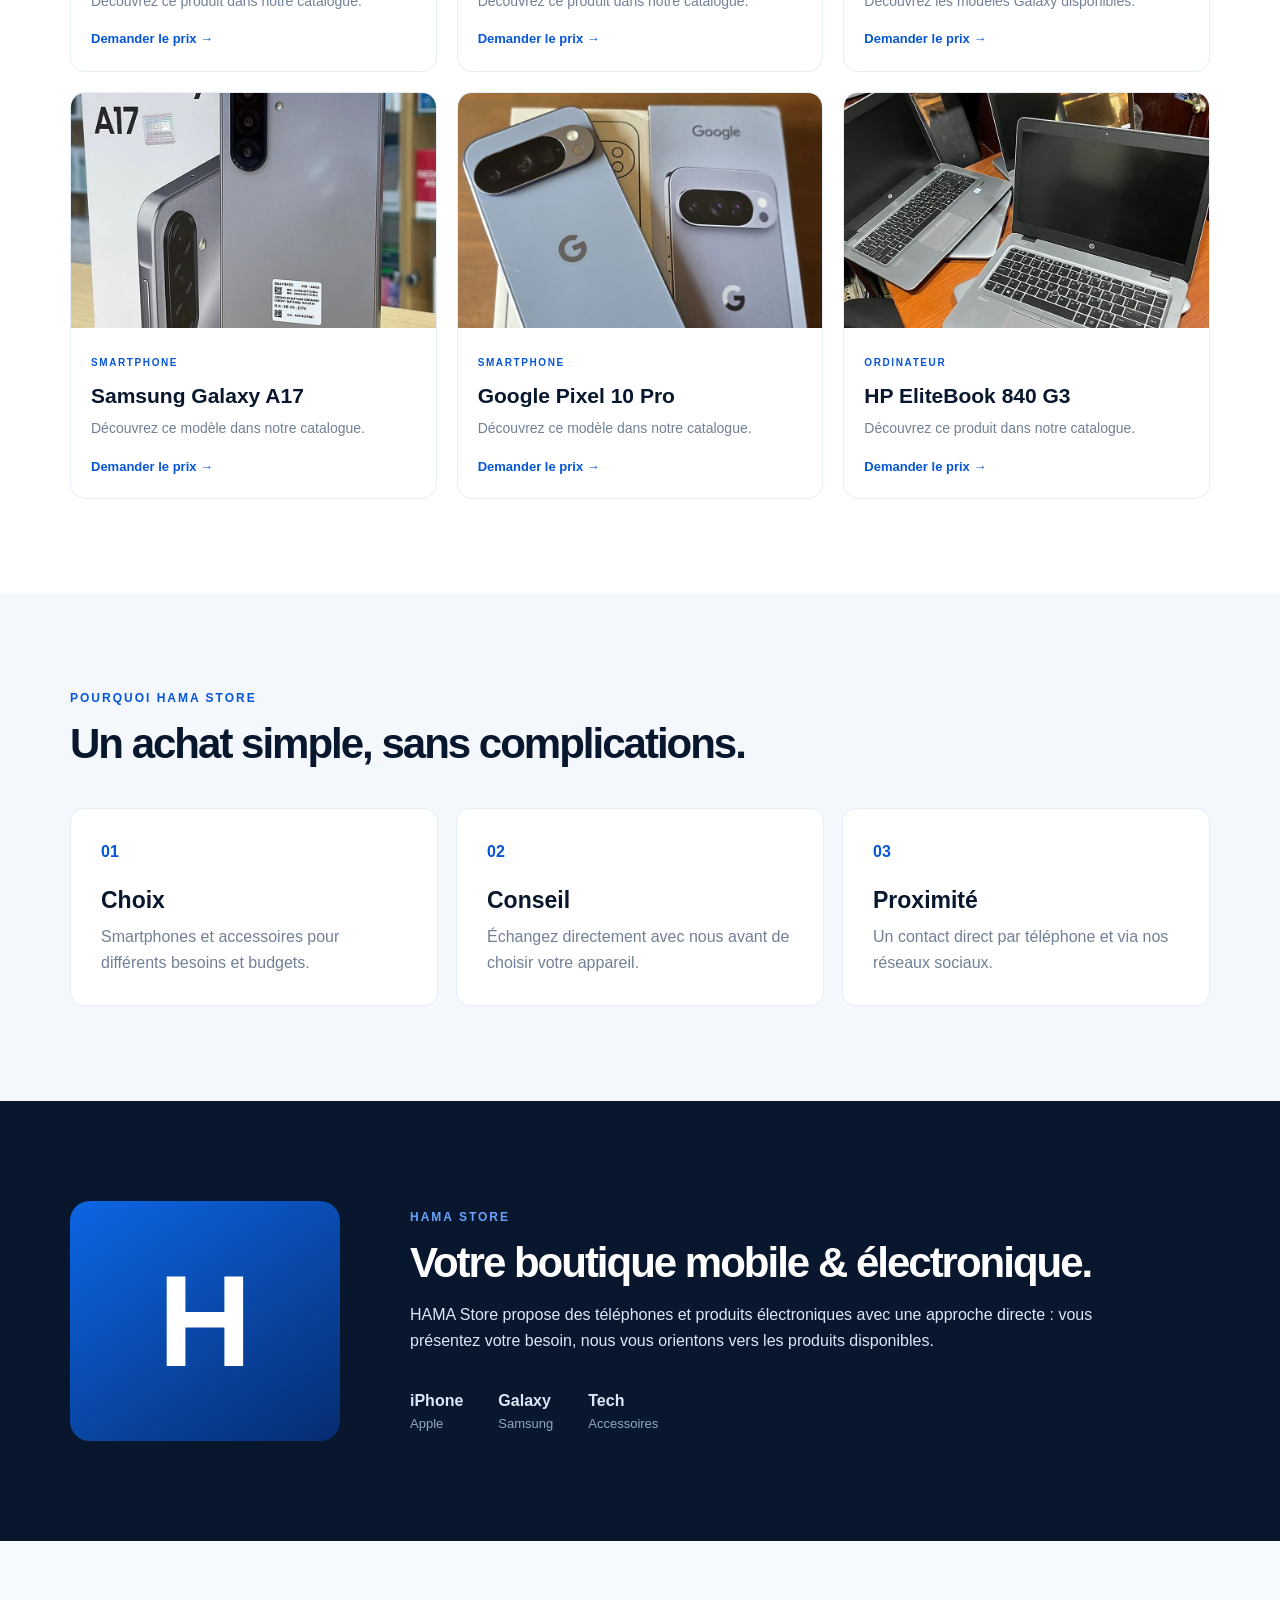
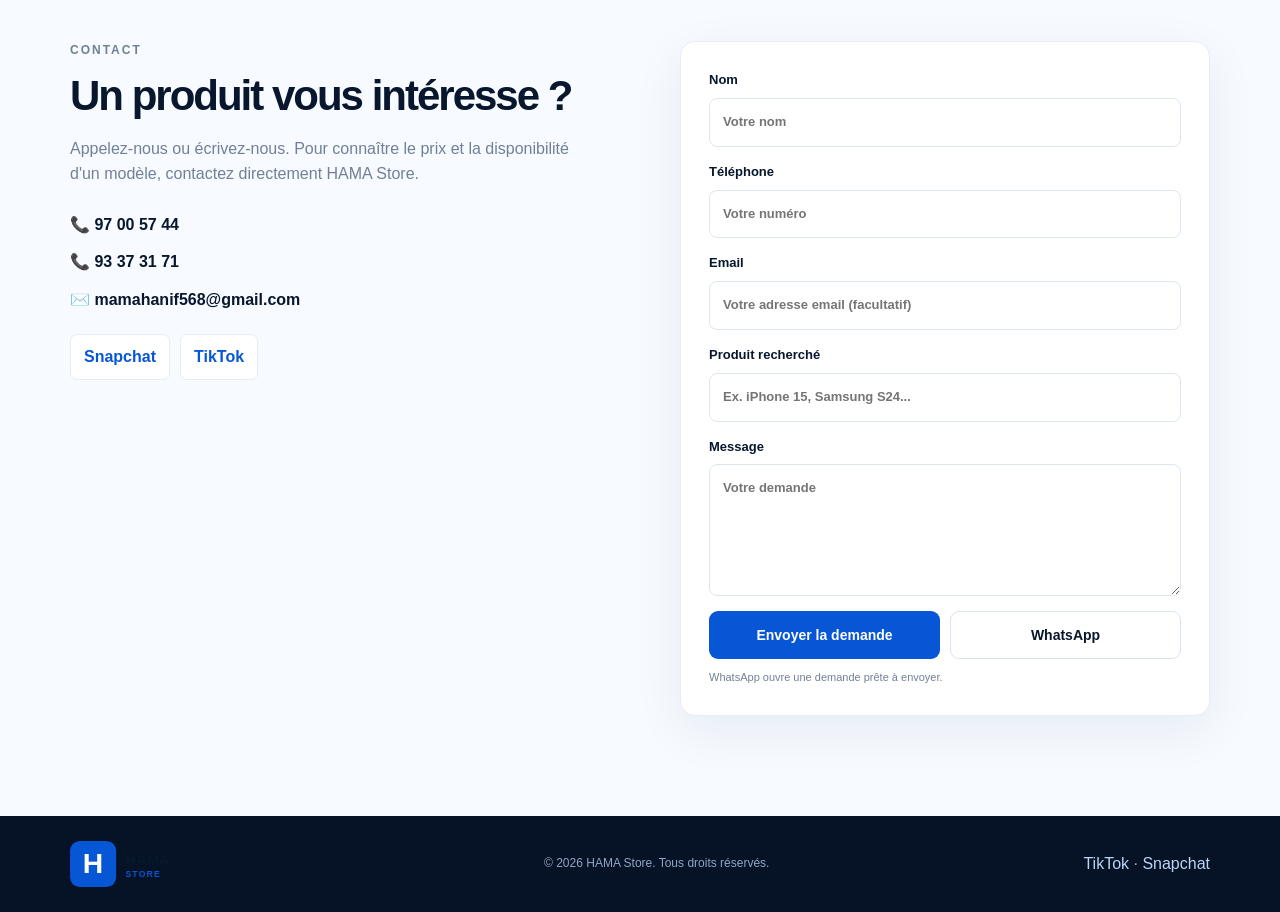
==== commit 05613ed0: "Update index.html" ====
--- a/index.html
+++ b/index.html
@@ -417,10 +417,178 @@
 
     </div>
 
+    <!-- =========================
+         NOS CATALOGUES
+    ========================= -->
+
+    <div class="catalogues-head">
+      <div>
+        <p class="eyebrow">
+          NOS CATALOGUES
+        </p>
+
+        <h2>
+          Découvrez nos catalogues
+        </h2>
+      </div>
+
+      <p>
+        Découvrez une sélection de modèles et produits disponibles chez HAMA Store.
+        Les prix et disponibilités sont à confirmer auprès de HAMA Store.
+      </p>
+    </div>
+
+    <div class="products catalogues-grid">
+
+      <article class="product">
+        <div class="product-img">
+          <img src="images-catalogues/iphone-16-plus-ultramarine.jpg" alt="iPhone 16 Plus Ultramarine" loading="lazy">
+        </div>
+        <div class="product-info">
+          <span>SMARTPHONE</span>
+          <h3>iPhone 16 Plus</h3>
+          <p>Découvrez ce modèle dans notre catalogue.</p>
+          <a href="#contact">Demander le prix →</a>
+        </div>
+      </article>
+
+      <article class="product">
+        <div class="product-img">
+          <img src="images-catalogues/iphone-15.jpg" alt="iPhone 15" loading="lazy">
+        </div>
+        <div class="product-info">
+          <span>SMARTPHONE</span>
+          <h3>iPhone 15</h3>
+          <p>Découvrez ce modèle dans notre catalogue.</p>
+          <a href="#contact">Demander le prix →</a>
+        </div>
+      </article>
+
+      <article class="product">
+        <div class="product-img">
+          <img src="images-catalogues/iphone-13-pro-max.jpg" alt="iPhone 13 Pro Max" loading="lazy">
+        </div>
+        <div class="product-info">
+          <span>SMARTPHONE</span>
+          <h3>iPhone 13 Pro Max</h3>
+          <p>Découvrez ce modèle dans notre catalogue.</p>
+          <a href="#contact">Demander le prix →</a>
+        </div>
+      </article>
+
+      <article class="product">
+        <div class="product-img">
+          <img src="images-catalogues/iphone-catalogue.jpg" alt="Catalogue iPhone" loading="lazy">
+        </div>
+        <div class="product-info">
+          <span>SMARTPHONE</span>
+          <h3>Catalogue iPhone</h3>
+          <p>Découvrez les modèles disponibles.</p>
+          <a href="#contact">Demander le prix →</a>
+        </div>
+      </article>
+
+      <article class="product">
+        <div class="product-img">
+          <img src="images-catalogues/iphone-17-air.jpg" alt="iPhone 17 Air" loading="lazy">
+        </div>
+        <div class="product-info">
+          <span>SMARTPHONE</span>
+          <h3>iPhone 17 Air</h3>
+          <p>Découvrez ce modèle dans notre catalogue.</p>
+          <a href="#contact">Demander le prix →</a>
+        </div>
+      </article>
+
+      <article class="product">
+        <div class="product-img">
+          <img src="images-catalogues/iphone-17-pro-max.jpg" alt="iPhone 17 Pro Max" loading="lazy">
+        </div>
+        <div class="product-info">
+          <span>SMARTPHONE</span>
+          <h3>iPhone 17 Pro Max</h3>
+          <p>Découvrez ce modèle dans notre catalogue.</p>
+          <a href="#contact">Demander le prix →</a>
+        </div>
+      </article>
+
+      <article class="product">
+        <div class="product-img">
+          <img src="images-catalogues/jbl-boombox.jpg" alt="JBL Boombox" loading="lazy">
+        </div>
+        <div class="product-info">
+          <span>AUDIO</span>
+          <h3>JBL Boombox</h3>
+          <p>Découvrez ce produit dans notre catalogue.</p>
+          <a href="#contact">Demander le prix →</a>
+        </div>
+      </article>
+
+      <article class="product">
+        <div class="product-img">
+          <img src="images-catalogues/airpods-pro.jpg" alt="AirPods Pro" loading="lazy">
+        </div>
+        <div class="product-info">
+          <span>AUDIO</span>
+          <h3>AirPods Pro</h3>
+          <p>Découvrez ce produit dans notre catalogue.</p>
+          <a href="#contact">Demander le prix →</a>
+        </div>
+      </article>
+
+      <article class="product">
+        <div class="product-img">
+          <img src="images-catalogues/samsung-galaxy-series.jpg" alt="Samsung Galaxy" loading="lazy">
+        </div>
+        <div class="product-info">
+          <span>SMARTPHONE</span>
+          <h3>Samsung Galaxy</h3>
+          <p>Découvrez les modèles Galaxy disponibles.</p>
+          <a href="#contact">Demander le prix →</a>
+        </div>
+      </article>
+
+      <article class="product">
+        <div class="product-img">
+          <img src="images-catalogues/samsung-galaxy-a17.jpg" alt="Samsung Galaxy A17" loading="lazy">
+        </div>
+        <div class="product-info">
+          <span>SMARTPHONE</span>
+          <h3>Samsung Galaxy A17</h3>
+          <p>Découvrez ce modèle dans notre catalogue.</p>
+          <a href="#contact">Demander le prix →</a>
+        </div>
+      </article>
+
+      <article class="product">
+        <div class="product-img">
+          <img src="images-catalogues/google-pixel-10-pro.jpg" alt="Google Pixel 10 Pro" loading="lazy">
+        </div>
+        <div class="product-info">
+          <span>SMARTPHONE</span>
+          <h3>Google Pixel 10 Pro</h3>
+          <p>Découvrez ce modèle dans notre catalogue.</p>
+          <a href="#contact">Demander le prix →</a>
+        </div>
+      </article>
+
+      <article class="product">
+        <div class="product-img">
+          <img src="images-catalogues/hp-elitebook-840-g3.jpg" alt="HP EliteBook 840 G3" loading="lazy">
+        </div>
+        <div class="product-info">
+          <span>ORDINATEUR</span>
+          <h3>HP EliteBook 840 G3</h3>
+          <p>Découvrez ce produit dans notre catalogue.</p>
+          <a href="#contact">Demander le prix →</a>
+        </div>
+      </article>
+
+    </div>
+
   </div>
 
 </section>
-
 
 
 <!-- =========================
--- a/css/style.css
+++ b/css/style.css
@@ -1,801 +1,241 @@
-:root{
-  --blue:#0756d6;
-  --dark:#08172d;
-  --text:#26354a;
-  --muted:#718096;
-  --light:#f4f8fd;
-  --white:#fff;
-  --line:#e5edf7
-}
-
-*{
-  box-sizing:border-box
-}
-
-html{
-  scroll-behavior:smooth
-}
-
-body{
-  margin:0;
-  font-family:Inter,Segoe UI,Arial,sans-serif;
-  color:var(--text);
-  background:#fff;
-  line-height:1.6
-}
-
-.container{
-  width:min(1140px,92%);
-  margin:auto
-}
-
-
-/* =========================
+:root {
+  --blue: #0756d6;
+  --dark: #08172d;
+  --text: #26354a;
+  --muted: #718096;
+  --light: #f4f8fd;
+  --white: #fff;
+  --line: #e5edf7;
+}
+
+* {
+  box-sizing: border-box;
+}
+
+html {
+  scroll-behavior: smooth;
+  overflow-x: hidden;
+}
+
+body {
+  margin: 0;
+  font-family: Inter, "Segoe UI", Arial, sans-serif;
+  color: var(--text);
+  background: #fff;
+  line-height: 1.6;
+  overflow-x: hidden;
+}
+
+img {
+  max-width: 100%;
+}
+
+button,
+input,
+textarea {
+  font-family: inherit;
+}
+
+.container {
+  width: min(1140px, calc(100% - 40px));
+  margin: 0 auto;
+}
+
+
+/* =========================================
    HEADER
-========================= */
-
-.header{
-  position:sticky;
-  top:0;
-  z-index:10;
-  background:rgba(255,255,255,.94);
-  backdrop-filter:blur(14px);
-  border-bottom:1px solid var(--line)
-}
-
-.nav{
-  height:76px;
-  display:flex;
-  align-items:center;
-  justify-content:space-between
-}
-
-.logo{
-  color:var(--dark);
-  font-size:21px;
-  font-weight:900;
-  text-decoration:none;
-  letter-spacing:-.8px
-}
-
-.logo span{
-  display:inline-grid;
-  place-items:center;
-  background:var(--blue);
-  color:#fff;
-  width:34px;
-  height:34px;
-  border-radius:9px;
-  margin-right:7px
-}
-
-.logo b{
-  color:var(--blue);
-  font-weight:900
-}
-
-nav{
-  display:flex;
-  gap:28px;
-  align-items:center
-}
-
-nav a{
-  color:var(--text);
-  text-decoration:none;
-  font-size:14px;
-  font-weight:700
-}
-
-.nav-cta{
-  background:var(--dark);
-  color:#fff!important;
-  padding:11px 17px;
-  border-radius:8px
-}
-
-.menu{
-  display:none;
-  border:0;
-  background:none;
-  font-size:25px
-}
-
-
-/* =========================
+========================================= */
+
+.header {
+  position: sticky;
+  top: 0;
+  z-index: 100;
+  background: rgba(255, 255, 255, 0.95);
+  backdrop-filter: blur(14px);
+  border-bottom: 1px solid var(--line);
+}
+
+.nav {
+  min-height: 76px;
+  display: flex;
+  align-items: center;
+  justify-content: space-between;
+  gap: 25px;
+}
+
+.logo {
+  color: var(--dark);
+  font-size: 21px;
+  font-weight: 900;
+  text-decoration: none;
+  letter-spacing: -0.8px;
+}
+
+.logo-image {
+  display: flex;
+  align-items: center;
+  flex-shrink: 0;
+}
+
+.logo-image img {
+  display: block;
+  width: 170px;
+  height: auto;
+  max-height: 48px;
+  object-fit: contain;
+}
+
+nav {
+  display: flex;
+  gap: 28px;
+  align-items: center;
+}
+
+nav a {
+  color: var(--text);
+  text-decoration: none;
+  font-size: 14px;
+  font-weight: 700;
+  white-space: nowrap;
+}
+
+nav a:hover {
+  color: var(--blue);
+}
+
+.nav-cta {
+  background: var(--dark);
+  color: #fff !important;
+  padding: 11px 17px;
+  border-radius: 8px;
+}
+
+.menu {
+  display: none;
+  border: 0;
+  background: none;
+  font-size: 25px;
+  cursor: pointer;
+  color: var(--dark);
+}
+
+
+/* =========================================
    HERO
-========================= */
-
-.hero{
-  background:linear-gradient(135deg,#f8fbff 0%,#eaf3ff 100%);
-  padding:90px 0 75px
-}
-
-.hero-grid{
-  display:grid;
-  grid-template-columns:1.05fr .95fr;
-  gap:70px;
-  align-items:center
-}
-
-.eyebrow{
-  color:var(--blue);
-  font-size:12px;
-  font-weight:900;
-  letter-spacing:2px;
-  margin:0 0 13px
-}
-
-.hero h1{
-  font-size:clamp(46px,6vw,76px);
-  line-height:1.02;
-  letter-spacing:-4px;
-  color:var(--dark);
-  margin:0
-}
-
-.hero h1 span{
-  color:var(--blue)
-}
-
-.lead{
-  font-size:18px;
-  color:#607087;
-  max-width:610px;
-  margin:25px 0
-}
-
-.actions{
-  display:flex;
-  gap:12px;
-  flex-wrap:wrap
-}
-
-.btn{
-  display:inline-block;
-  padding:14px 21px;
-  border-radius:9px;
-  text-decoration:none;
-  border:0;
-  font-weight:800;
-  cursor:pointer;
-  font-size:14px
-}
-
-.primary{
-  background:var(--blue);
-  color:#fff
-}
-
-.secondary{
-  background:#fff;
-  color:var(--dark);
-  border:1px solid #d9e4f2
-}
-
-.trust{
-  display:flex;
-  gap:35px;
-  margin-top:42px
-}
-
-.trust div{
-  border-left:2px solid #bcd4f5;
-  padding-left:12px
+========================================= */
+
+.hero {
+  background: linear-gradient(
+    135deg,
+    #f8fbff 0%,
+    #eaf3ff 100%
+  );
+  padding: clamp(55px, 8vw, 90px) 0 clamp(55px, 7vw, 75px);
+}
+
+.hero-grid {
+  display: grid;
+  grid-template-columns: minmax(0, 1.05fr) minmax(360px, 0.95fr);
+  gap: clamp(35px, 6vw, 70px);
+  align-items: center;
+}
+
+.eyebrow {
+  color: var(--blue);
+  font-size: 12px;
+  font-weight: 900;
+  letter-spacing: 2px;
+  margin: 0 0 13px;
+}
+
+.hero h1 {
+  font-size: clamp(42px, 6vw, 76px);
+  line-height: 1.02;
+  letter-spacing: clamp(-3px, -0.3vw, -1px);
+  color: var(--dark);
+  margin: 0;
+}
+
+.hero h1 span {
+  color: var(--blue);
+}
+
+.lead {
+  font-size: clamp(16px, 1.6vw, 18px);
+  color: #607087;
+  max-width: 610px;
+  margin: 25px 0;
+}
+
+.actions {
+  display: flex;
+  gap: 12px;
+  flex-wrap: wrap;
+}
+
+.btn {
+  display: inline-flex;
+  justify-content: center;
+  align-items: center;
+  min-height: 48px;
+  padding: 13px 21px;
+  border-radius: 9px;
+  text-decoration: none;
+  border: 0;
+  font-weight: 800;
+  cursor: pointer;
+  font-size: 14px;
+}
+
+.primary {
+  background: var(--blue);
+  color: #fff;
+}
+
+.secondary {
+  background: #fff;
+  color: var(--dark);
+  border: 1px solid #d9e4f2;
+}
+
+.trust {
+  display: flex;
+  gap: 35px;
+  margin-top: 42px;
+  flex-wrap: wrap;
+}
+
+.trust div {
+  border-left: 2px solid #bcd4f5;
+  padding-left: 12px;
 }
 
 .trust strong,
-.trust small{
-  display:block
-}
-
-.trust strong{
-  color:var(--dark)
-}
-
-.trust small{
-  color:var(--muted)
-}
-
-
-/* =========================
-   HERO CARD
-   ANCIEN DESIGN CONSERVÉ
-========================= */
-
-.hero-card{
-  height:520px;
-  border-radius:24px;
-  background:linear-gradient(145deg,#0a2447,#0b65dc);
-  position:relative;
-  overflow:hidden;
-  box-shadow:0 25px 70px rgba(10,65,150,.22)
-}
-
-.hero-card:after{
-  content:"";
-  position:absolute;
-  width:450px;
-  height:450px;
-  border:1px solid rgba(255,255,255,.15);
-  border-radius:50%;
-  top:-80px;
-  right:-120px
-}
-
-.card-tag{
-  position:absolute;
-  left:35px;
-  top:30px;
-  background:#fff;
-  color:var(--blue);
-  font-size:11px;
-  font-weight:900;
-  padding:8px 11px;
-  border-radius:20px;
-  z-index:2
-}
-
-.phone{
-  position:absolute;
-  width:185px;
-  height:360px;
-  border:7px solid #111d2e;
-  border-radius:32px;
-  background:linear-gradient(135deg,#dcecff,#fff);
-  box-shadow:0 20px 35px #04152e80
-}
-
-.phone:before{
-  content:"";
-  position:absolute;
-  top:10px;
-  left:50%;
-  transform:translateX(-50%);
-  width:70px;
-  height:20px;
-  background:#111d2e;
-  border-radius:20px
-}
-
-.phone-one{
-  right:95px;
-  top:95px;
-  transform:rotate(8deg)
-}
-
-.phone-two{
-  left:85px;
-  top:150px;
-  transform:rotate(-13deg);
-  opacity:.9
-}
-
-.hero-card-text{
-  position:absolute;
-  bottom:35px;
-  left:35px;
-  color:#fff;
-  z-index:2
-}
-
-.hero-card-text small{
-  display:block;
-  opacity:.7;
-  letter-spacing:2px
-}
-
-.hero-card-text strong{
-  font-size:31px;
-  line-height:1.05;
-  display:block;
-  margin-top:6px
-}
-
-
-/* =========================
-   SECTIONS
-========================= */
-
-.section{
-  padding:95px 0
-}
-
-.section.light{
-  background:var(--light)
-}
-
-.section-head{
-  display:flex;
-  justify-content:space-between;
-  gap:30px;
-  align-items:end;
-  margin-bottom:35px
-}
-
-.section h2,
-.contact h2,
-.about h2{
-  font-size:42px;
-  line-height:1.1;
-  letter-spacing:-2px;
-  color:var(--dark);
-  margin:0
-}
-
-.section-head>p{
-  max-width:420px;
-  color:var(--muted)
-}
-
-
-/* =========================
-   FILTRES
-========================= */
-
-.filters{
-  display:flex;
-  gap:8px;
-  margin-bottom:25px
-}
-
-.filter{
-  border:1px solid var(--line);
-  background:#fff;
-  padding:9px 15px;
-  border-radius:20px;
-  font-weight:700;
-  color:var(--muted);
-  cursor:pointer
-}
-
-.filter.active,
-.filter:hover{
-  background:var(--blue);
-  color:#fff;
-  border-color:var(--blue)
-}
-
-
-/* =========================
-   PRODUITS
-========================= */
-
-.products{
-  display:grid;
-  grid-template-columns:repeat(3,1fr);
-  gap:20px
-}
-
-.product{
-  border:1px solid var(--line);
-  border-radius:15px;
-  overflow:hidden;
-  background:#fff;
-  transition:.25s
-}
-
-.product:hover{
-  transform:translateY(-5px);
-  box-shadow:0 18px 40px rgba(19,55,100,.1)
-}
-
-
-/*
-   CADRE IMAGE
-   Toutes les images ont exactement
-   la même largeur et la même hauteur.
-*/
-
-.product-img{
-  width:100%;
-  height:235px;
-  background:#eef5ff;
-  overflow:hidden;
-  position:relative
-}
-
-
-/*
-   IMAGE
-   - 100% de largeur
-   - 100% de hauteur
-   - aucun débordement
-   - cadrage uniforme
-*/
-
-.product-img img{
-  display:block;
-  width:100%;
-  height:100%;
-  max-width:100%;
-  max-height:100%;
-  object-fit:cover;
-  object-position:center;
-}
-
-
-/* =========================
-   INFOS PRODUITS
-========================= */
-
-.product-info{
-  padding:20px
-}
-
-.product-info>span{
-  font-size:10px;
-  letter-spacing:1.6px;
-  color:var(--blue);
-  font-weight:900
-}
-
-.product h3{
-  margin:5px 0;
-  font-size:21px;
-  color:var(--dark)
-}
-
-.product p{
-  margin:0 0 13px;
-  color:var(--muted);
-  font-size:14px
-}
-
-.product a{
-  color:var(--blue);
-  font-weight:800;
-  text-decoration:none;
-  font-size:13px
-}
-
-
-/* =========================
-   SERVICES
-========================= */
-
-.service-grid{
-  display:grid;
-  grid-template-columns:repeat(3,1fr);
-  gap:18px;
-  margin-top:40px
-}
-
-.service{
-  background:#fff;
-  border:1px solid var(--line);
-  padding:30px;
-  border-radius:14px
-}
-
-.service b{
-  color:var(--blue)
-}
-
-.service h3{
-  color:var(--dark);
-  font-size:23px;
-  margin:18px 0 5px
-}
-
-.service p{
-  color:var(--muted);
-  margin:0
-}
-
-
-/* =========================
-   A PROPOS
-========================= */
-
-.about{
-  padding:100px 0;
-  background:var(--dark);
-  color:#dce8f8
-}
-
-.about-grid{
-  display:grid;
-  grid-template-columns:270px 1fr;
-  gap:70px;
-  align-items:center
-}
-
-.about h2{
-  color:#fff
-}
-
-.about .eyebrow{
-  color:#69a3ff
-}
-
-.about p{
-  max-width:700px
-}
-
-.about-mark{
-  height:240px;
-  border-radius:20px;
-  background:linear-gradient(145deg,#0d66e5,#062c70);
-  display:grid;
-  place-items:center;
-  color:#fff;
-  font-size:130px;
-  font-weight:900
-}
-
-.numbers{
-  display:flex;
-  gap:35px;
-  margin-top:35px
-}
-
-.numbers strong,
-.numbers span{
-  display:block
-}
-
-.numbers span{
-  color:#91a7c3;
-  font-size:13px
-}
-
-
-/* =========================
-   CONTACT
-========================= */
-
-.contact{
-  padding:100px 0;
-  background:#f7faff
-}
-
-.contact-grid{
-  display:grid;
-  grid-template-columns:1fr 1fr;
-  gap:80px
-}
-
-.contact p{
-  color:var(--muted)
-}
-
-.contact-list{
-  display:grid;
-  gap:12px;
-  margin-top:25px
-}
-
-.contact-list a{
-  color:var(--dark);
-  font-weight:800;
-  text-decoration:none
-}
-
-.socials{
-  display:flex;
-  gap:10px;
-  margin-top:22px
-}
-
-.socials a{
-  padding:9px 13px;
-  background:#fff;
-  border:1px solid var(--line);
-  border-radius:7px;
-  color:var(--blue);
-  font-weight:800;
-  text-decoration:none
-}
-
-
-/* =========================
-   FORMULAIRE
-========================= */
-
-.form{
-  background:#fff;
-  border:1px solid var(--line);
-  padding:28px;
-  border-radius:15px;
-  box-shadow:0 15px 50px rgba(15,50,90,.07)
-}
-
-label{
-  font-size:13px;
-  font-weight:800;
-  color:var(--dark);
-  display:block;
-  margin-bottom:15px
-}
-
-input,
-textarea{
-  display:block;
-  width:100%;
-  border:1px solid #dce6f2;
-  border-radius:8px;
-  padding:13px;
-  margin-top:7px;
-  font:inherit;
-  outline:none
-}
-
-input:focus,
-textarea:focus{
-  border-color:var(--blue)
-}
-
-.form-note{
-  font-size:11px!important;
-  margin:10px 0 0
-}
-
-.form-actions{
-  display:flex;
-  gap:10px;
-  flex-wrap:wrap
-}
-
-.form-actions .btn{
-  flex:1;
-  min-width:150px
-}
-
-
-/* =========================
-   FOOTER
-========================= */
-
-footer{
-  background:#061225;
-  color:#91a7c3;
-  padding:25px 0
-}
-
-.footer-grid{
-  display:flex;
-  justify-content:space-between;
-  align-items:center;
-  gap:20px
-}
-
-.footer-grid .logo{
-  color:#fff
-}
-
-.footer-grid a{
-  color:#bcd5f6;
-  text-decoration:none
-}
-
-.footer-grid p{
-  font-size:12px
-}
-
-
-/* =========================
-   LOGO
-========================= */
-
-.logo-image{
-  display:flex;
-  align-items:center
-}
-
-.logo-image img{
-  display:block;
-  width:170px;
-  height:auto;
-  max-height:48px;
-  object-fit:contain
-}
-
-footer .logo-image img{
-  width:160px;
-  filter:none
-}
-
-
-/* =========================
-   TABLETTE
-========================= */
-
-@media(max-width:850px){
-
-  nav{
-    display:none
-  }
-
-  .menu{
-    display:block
-  }
-
-  .hero{
-    padding:60px 0
-  }
-
-  .hero-grid,
-  .contact-grid,
-  .about-grid{
-    grid-template-columns:1fr
-  }
-
-  .hero-card{
-    height:430px
-  }
-
-  .section-head{
-    display:block
-  }
-
-  .products,
-  .service-grid{
-    grid-template-columns:repeat(2,1fr)
-  }
-
-  .about-mark{
-    height:180px
-  }
-
-  .footer-grid{
-    flex-direction:column
-  }
-
-  .hero h1{
-    letter-spacing:-2px
-  }
-
-}
-
-
-/* =========================
-   MOBILE
-========================= */
-
-@media(max-width:560px){
-
-  .products,
-  .service-grid{
-    grid-template-columns:1fr
-  }
-
-  .trust{
-    gap:15px;
-    flex-wrap:wrap
-  }
-
-  .section{
-    padding:70px 0
-  }
-
-  .section h2,
-  .contact h2,
-  .about h2{
-    font-size:34px
-  }
-
-  .phone-one{
-    right:30px
-  }
-
-  .phone-two{
-    left:30px
-  }
-
-  .logo-image img{
-    width:145px;
-    max-height:42px
-  }
-
-}
-/* =========================
-   IMAGE HERO HAMA STORE
-========================= */
+.trust small {
+  display: block;
+}
+
+.trust strong {
+  color: var(--dark);
+}
+
+.trust small {
+  color: var(--muted);
+}
+
+
+/* =========================================
+   HERO IMAGE
+========================================= */
 
 .hero-card {
+  min-width: 0;
+  height: clamp(400px, 48vw, 520px);
+  border-radius: 24px;
+  background: #0a2447;
   position: relative;
   overflow: hidden;
+  box-shadow: 0 25px 70px rgba(10, 65, 150, 0.22);
 }
 
 .hero-image {
@@ -811,16 +251,771 @@
   inset: 0;
   background: linear-gradient(
     to top,
-    rgba(5, 20, 45, 0.85),
-    rgba(5, 20, 45, 0.05) 65%
+    rgba(5, 20, 45, 0.9),
+    rgba(5, 20, 45, 0.05) 70%
   );
   z-index: 1;
 }
 
-.hero-card .card-tag {
+.hero-card:after {
+  content: "";
+  position: absolute;
+  width: 450px;
+  height: 450px;
+  border: 1px solid rgba(255, 255, 255, 0.15);
+  border-radius: 50%;
+  top: -80px;
+  right: -120px;
+  z-index: 2;
+  pointer-events: none;
+}
+
+.card-tag {
+  position: absolute;
+  left: 35px;
+  top: 30px;
+  background: #fff;
+  color: var(--blue);
+  font-size: 11px;
+  font-weight: 900;
+  padding: 8px 11px;
+  border-radius: 20px;
   z-index: 3;
 }
 
-.hero-card .hero-card-text {
+.hero-card-text {
+  position: absolute;
+  bottom: 35px;
+  left: 35px;
+  color: #fff;
   z-index: 3;
-}
+  max-width: calc(100% - 70px);
+}
+
+.hero-card-text small {
+  display: block;
+  opacity: 0.7;
+  letter-spacing: 2px;
+}
+
+.hero-card-text strong {
+  font-size: clamp(24px, 3vw, 31px);
+  line-height: 1.05;
+  display: block;
+  margin-top: 6px;
+}
+
+
+/* =========================================
+   SECTIONS
+========================================= */
+
+.section {
+  padding: clamp(65px, 8vw, 95px) 0;
+}
+
+.section.light {
+  background: var(--light);
+}
+
+.section-head {
+  display: flex;
+  justify-content: space-between;
+  gap: 35px;
+  align-items: end;
+  margin-bottom: 35px;
+}
+
+.section h2,
+.contact h2,
+.about h2 {
+  font-size: clamp(32px, 4vw, 42px);
+  line-height: 1.1;
+  letter-spacing: -2px;
+  color: var(--dark);
+  margin: 0;
+}
+
+.section-head > p {
+  max-width: 420px;
+  color: var(--muted);
+}
+
+
+/* =========================================
+   FILTERS
+========================================= */
+
+.filters {
+  display: flex;
+  gap: 8px;
+  margin-bottom: 25px;
+  flex-wrap: wrap;
+}
+
+.filter {
+  border: 1px solid var(--line);
+  background: #fff;
+  padding: 9px 15px;
+  min-height: 40px;
+  border-radius: 20px;
+  font-weight: 700;
+  color: var(--muted);
+  cursor: pointer;
+}
+
+.filter.active,
+.filter:hover {
+  background: var(--blue);
+  color: #fff;
+  border-color: var(--blue);
+}
+
+
+/* =========================================
+   PRODUCTS
+========================================= */
+
+.products {
+  display: grid;
+  grid-template-columns: repeat(3, minmax(0, 1fr));
+  gap: 20px;
+}
+
+.product {
+  min-width: 0;
+  border: 1px solid var(--line);
+  border-radius: 15px;
+  overflow: hidden;
+  background: #fff;
+  transition: transform 0.25s, box-shadow 0.25s;
+}
+
+.product:hover {
+  transform: translateY(-5px);
+  box-shadow: 0 18px 40px rgba(19, 55, 100, 0.1);
+}
+
+.product-img {
+  width: 100%;
+  height: 235px;
+  background: #eef5ff;
+  overflow: hidden;
+}
+
+.product-img img {
+  width: 100%;
+  height: 100%;
+  display: block;
+  object-fit: cover;
+  object-position: center;
+}
+
+.product-info {
+  padding: 20px;
+}
+
+.product-info > span {
+  font-size: 10px;
+  letter-spacing: 1.6px;
+  color: var(--blue);
+  font-weight: 900;
+}
+
+.product h3 {
+  margin: 5px 0;
+  font-size: 21px;
+  color: var(--dark);
+}
+
+.product p {
+  margin: 0 0 13px;
+  color: var(--muted);
+  font-size: 14px;
+}
+
+.product a {
+  color: var(--blue);
+  font-weight: 800;
+  text-decoration: none;
+  font-size: 13px;
+}
+
+
+/* =========================================
+   SERVICES
+========================================= */
+
+.service-grid {
+  display: grid;
+  grid-template-columns: repeat(3, minmax(0, 1fr));
+  gap: 18px;
+  margin-top: 40px;
+}
+
+.service {
+  background: #fff;
+  border: 1px solid var(--line);
+  padding: 30px;
+  border-radius: 14px;
+}
+
+.service b {
+  color: var(--blue);
+}
+
+.service h3 {
+  color: var(--dark);
+  font-size: 23px;
+  margin: 18px 0 5px;
+}
+
+.service p {
+  color: var(--muted);
+  margin: 0;
+}
+
+
+/* =========================================
+   ABOUT
+========================================= */
+
+.about {
+  padding: clamp(70px, 9vw, 100px) 0;
+  background: var(--dark);
+  color: #dce8f8;
+}
+
+.about-grid {
+  display: grid;
+  grid-template-columns: minmax(200px, 270px) minmax(0, 1fr);
+  gap: clamp(40px, 7vw, 70px);
+  align-items: center;
+}
+
+.about h2 {
+  color: #fff;
+}
+
+.about .eyebrow {
+  color: #69a3ff;
+}
+
+.about p {
+  max-width: 700px;
+}
+
+.about-mark {
+  height: 240px;
+  border-radius: 20px;
+  background: linear-gradient(
+    145deg,
+    #0d66e5,
+    #062c70
+  );
+  display: grid;
+  place-items: center;
+  color: #fff;
+  font-size: 130px;
+  font-weight: 900;
+}
+
+.numbers {
+  display: flex;
+  gap: 35px;
+  margin-top: 35px;
+  flex-wrap: wrap;
+}
+
+.numbers strong,
+.numbers span {
+  display: block;
+}
+
+.numbers span {
+  color: #91a7c3;
+  font-size: 13px;
+}
+
+
+/* =========================================
+   CONTACT
+========================================= */
+
+.contact {
+  padding: clamp(70px, 9vw, 100px) 0;
+  background: #f7faff;
+}
+
+.contact-grid {
+  display: grid;
+  grid-template-columns: minmax(0, 1fr) minmax(0, 1fr);
+  gap: clamp(40px, 7vw, 80px);
+  align-items: start;
+}
+
+.contact p {
+  color: var(--muted);
+}
+
+.contact-list {
+  display: grid;
+  gap: 12px;
+  margin-top: 25px;
+}
+
+.contact-list a {
+  color: var(--dark);
+  font-weight: 800;
+  text-decoration: none;
+  overflow-wrap: anywhere;
+}
+
+.socials {
+  display: flex;
+  gap: 10px;
+  margin-top: 22px;
+  flex-wrap: wrap;
+}
+
+.socials a {
+  padding: 9px 13px;
+  background: #fff;
+  border: 1px solid var(--line);
+  border-radius: 7px;
+  color: var(--blue);
+  font-weight: 800;
+  text-decoration: none;
+}
+
+
+/* =========================================
+   FORMULAIRE
+========================================= */
+
+.form {
+  width: 100%;
+  background: #fff;
+  border: 1px solid var(--line);
+  padding: clamp(20px, 4vw, 28px);
+  border-radius: 15px;
+  box-shadow: 0 15px 50px rgba(15, 50, 90, 0.07);
+}
+
+label {
+  font-size: 13px;
+  font-weight: 800;
+  color: var(--dark);
+  display: block;
+  margin-bottom: 15px;
+}
+
+input,
+textarea {
+  display: block;
+  width: 100%;
+  border: 1px solid #dce6f2;
+  border-radius: 8px;
+  padding: 13px;
+  margin-top: 7px;
+  font: inherit;
+  outline: none;
+  background: #fff;
+  color: var(--text);
+}
+
+textarea {
+  resize: vertical;
+  min-height: 130px;
+}
+
+input:focus,
+textarea:focus {
+  border-color: var(--blue);
+}
+
+.form-note {
+  font-size: 11px !important;
+  margin: 10px 0 0;
+}
+
+.form-actions {
+  display: flex;
+  gap: 10px;
+  flex-wrap: wrap;
+}
+
+.form-actions .btn {
+  flex: 1 1 180px;
+}
+
+
+/* =========================================
+   FOOTER
+========================================= */
+
+footer {
+  background: #061225;
+  color: #91a7c3;
+  padding: 25px 0;
+}
+
+.footer-grid {
+  display: flex;
+  justify-content: space-between;
+  align-items: center;
+  gap: 20px;
+}
+
+.footer-grid .logo {
+  color: #fff;
+}
+
+.footer-grid a {
+  color: #bcd5f6;
+  text-decoration: none;
+}
+
+.footer-grid p {
+  font-size: 12px;
+  text-align: center;
+  margin: 0;
+}
+
+footer .logo-image img {
+  width: 160px;
+  filter: none;
+}
+
+
+/* =========================================
+   GRAND ÉCRAN
+========================================= */
+
+@media (min-width: 1400px) {
+
+  .container {
+    width: min(1200px, calc(100% - 80px));
+  }
+
+  .hero-grid {
+    gap: 90px;
+  }
+
+  .hero-card {
+    height: 560px;
+  }
+
+}
+
+
+/* =========================================
+   TABLETTES / PETITS ORDINATEURS
+========================================= */
+
+@media (max-width: 1000px) {
+
+  .container {
+    width: min(92%, 900px);
+  }
+
+  .nav {
+    min-height: 70px;
+  }
+
+  nav {
+    gap: 16px;
+  }
+
+  nav a {
+    font-size: 13px;
+  }
+
+  .hero-grid {
+    grid-template-columns: 1fr 1fr;
+    gap: 35px;
+  }
+
+  .hero-card {
+    height: 440px;
+  }
+
+  .products {
+    grid-template-columns: repeat(2, minmax(0, 1fr));
+  }
+
+  .service-grid {
+    grid-template-columns: repeat(2, minmax(0, 1fr));
+  }
+
+}
+
+
+/* =========================================
+   TABLETTE PORTRAIT
+========================================= */
+
+@media (max-width: 850px) {
+
+  .container {
+    width: min(92%, 700px);
+  }
+
+  nav {
+    display: none;
+  }
+
+  .menu {
+    display: block;
+  }
+
+  .hero-grid {
+    grid-template-columns: 1fr;
+  }
+
+  .hero-card {
+    height: min(520px, 75vw);
+    min-height: 380px;
+  }
+
+  .section-head {
+    display: block;
+  }
+
+  .section-head > p {
+    margin-top: 15px;
+  }
+
+  .about-grid {
+    grid-template-columns: 1fr;
+  }
+
+  .about-mark {
+    height: 180px;
+    max-width: 300px;
+  }
+
+  .contact-grid {
+    grid-template-columns: 1fr;
+  }
+
+  .footer-grid {
+    flex-direction: column;
+    text-align: center;
+  }
+
+}
+
+
+/* =========================================
+   TÉLÉPHONES
+========================================= */
+
+@media (max-width: 600px) {
+
+  .container {
+    width: calc(100% - 28px);
+  }
+
+  .nav {
+    min-height: 64px;
+  }
+
+  .logo-image img {
+    width: 145px;
+    max-height: 42px;
+  }
+
+  .hero {
+    padding: 50px 0 55px;
+  }
+
+  .hero h1 {
+    font-size: clamp(38px, 12vw, 55px);
+    letter-spacing: -2px;
+  }
+
+  .lead {
+    font-size: 16px;
+    margin: 20px 0;
+  }
+
+  .actions {
+    flex-direction: column;
+    width: 100%;
+  }
+
+  .actions .btn {
+    width: 100%;
+  }
+
+  .trust {
+    gap: 18px;
+    margin-top: 30px;
+  }
+
+  .hero-card {
+    height: 420px;
+    min-height: 0;
+    border-radius: 18px;
+  }
+
+  .card-tag {
+    left: 20px;
+    top: 20px;
+  }
+
+  .hero-card-text {
+    left: 20px;
+    bottom: 22px;
+    max-width: calc(100% - 40px);
+  }
+
+  .hero-card-text strong {
+    font-size: 25px;
+  }
+
+  .section {
+    padding: 65px 0;
+  }
+
+  .section h2,
+  .contact h2,
+  .about h2 {
+    font-size: 32px;
+    letter-spacing: -1.5px;
+  }
+
+  .filters {
+    overflow-x: auto;
+    flex-wrap: nowrap;
+    padding-bottom: 5px;
+    scrollbar-width: thin;
+  }
+
+  .filter {
+    flex: 0 0 auto;
+  }
+
+  .products,
+  .service-grid {
+    grid-template-columns: 1fr;
+  }
+
+  .product-img {
+    height: 260px;
+  }
+
+  .product-info {
+    padding: 18px;
+  }
+
+  .service {
+    padding: 24px;
+  }
+
+  .about {
+    padding: 70px 0;
+  }
+
+  .about-mark {
+    width: 100%;
+    max-width: none;
+    height: 160px;
+    font-size: 90px;
+  }
+
+  .numbers {
+    gap: 20px;
+  }
+
+  .contact {
+    padding: 70px 0;
+  }
+
+  .form {
+    padding: 20px;
+  }
+
+  .form-actions {
+    flex-direction: column;
+  }
+
+  .form-actions .btn {
+    width: 100%;
+    flex-basis: auto;
+  }
+
+  footer {
+    padding: 30px 0;
+  }
+
+}
+
+
+/* =========================================
+   TRÈS PETITS TÉLÉPHONES
+========================================= */
+
+@media (max-width: 380px) {
+
+  .container {
+    width: calc(100% - 22px);
+  }
+
+  .logo-image img {
+    width: 125px;
+  }
+
+  .hero h1 {
+    font-size: 36px;
+  }
+
+  .hero-card {
+    height: 360px;
+  }
+
+  .hero-card-text strong {
+    font-size: 22px;
+  }
+
+  .product-img {
+    height: 230px;
+  }
+
+  .section h2,
+  .contact h2,
+  .about h2 {
+    font-size: 29px;
+  }
+
+}
+
+
+/* =========================================
+   ACCESSIBILITÉ / APPAREILS TACTILES
+========================================= */
+
+@media (hover: none) {
+
+  .product:hover {
+    transform: none;
+    box-shadow: none;
+  }
+
+}
+
+@media (prefers-reduced-motion: reduce) {
+
+  html {
+    scroll-behavior: auto;
+  }
+
+  *,
+  *::before,
+  *::after {
+    transition: none !important;
+    animation: none !important;
+  }
+
+}
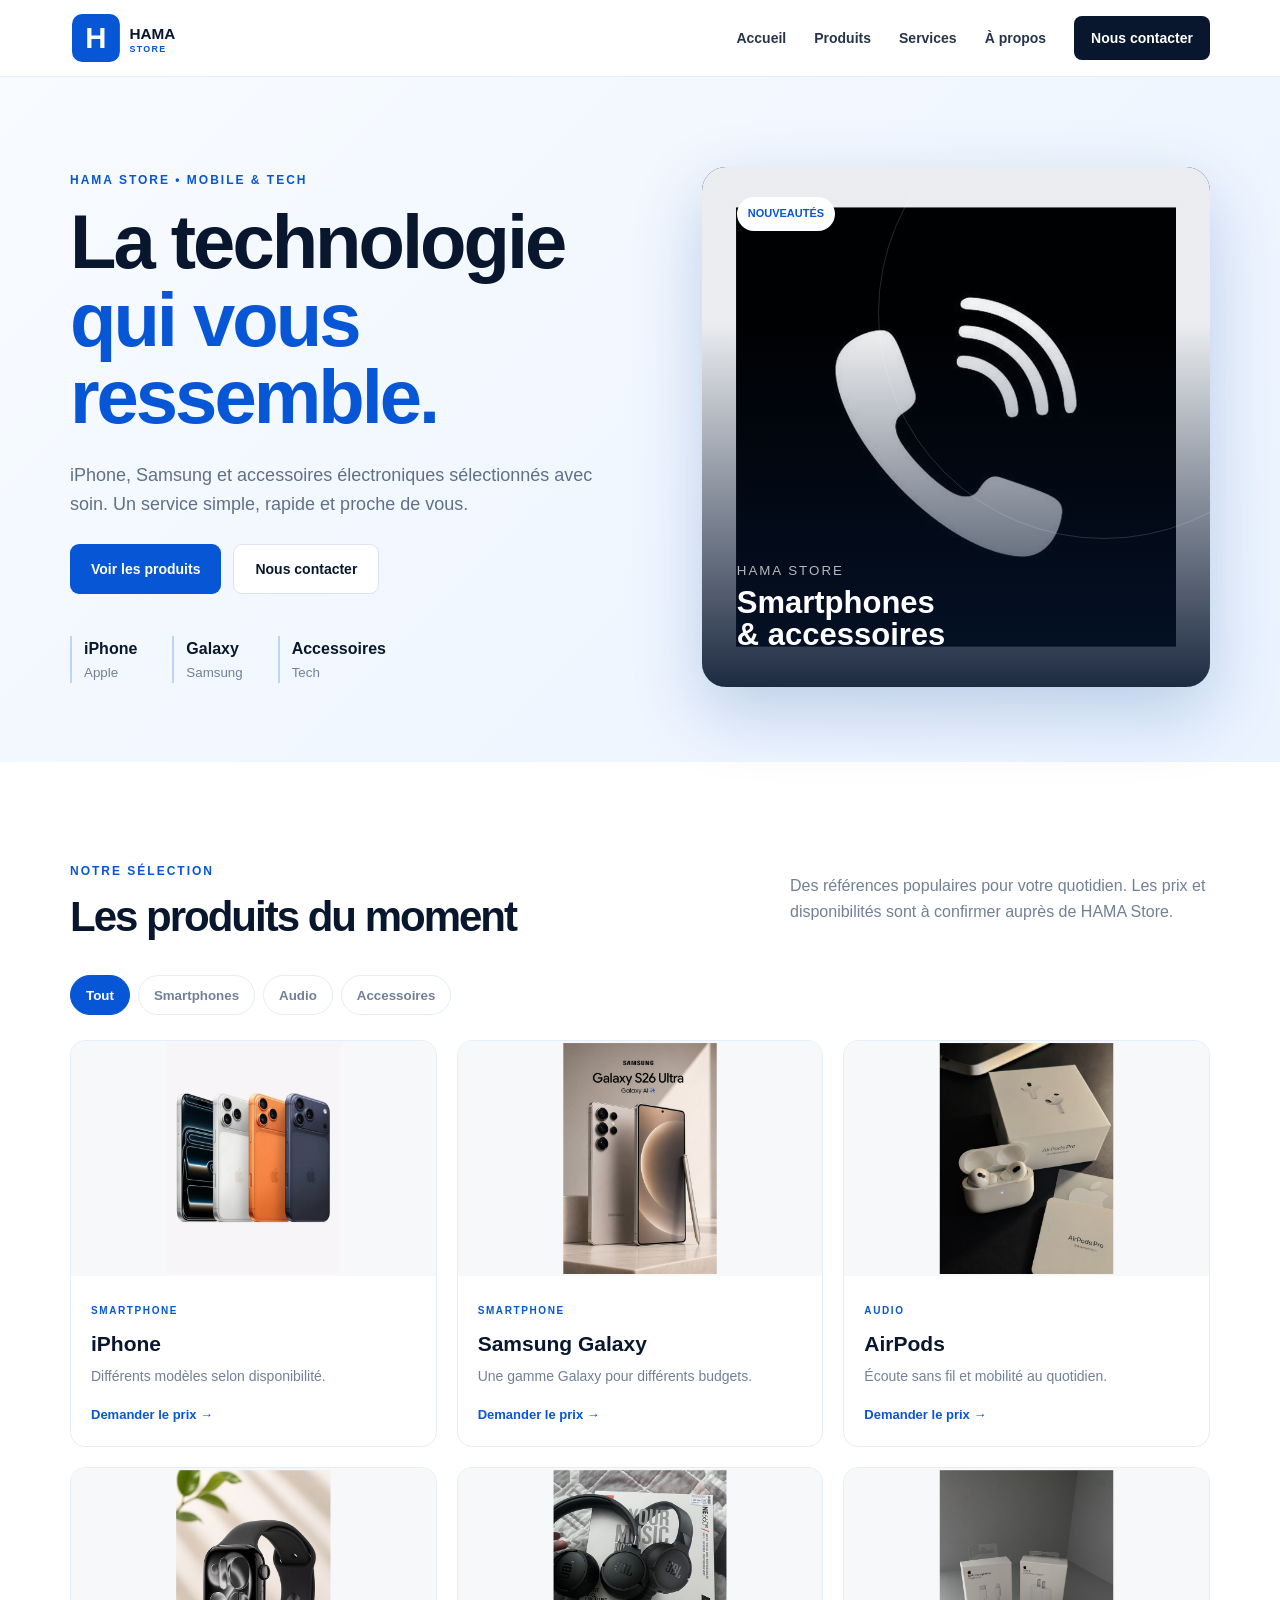
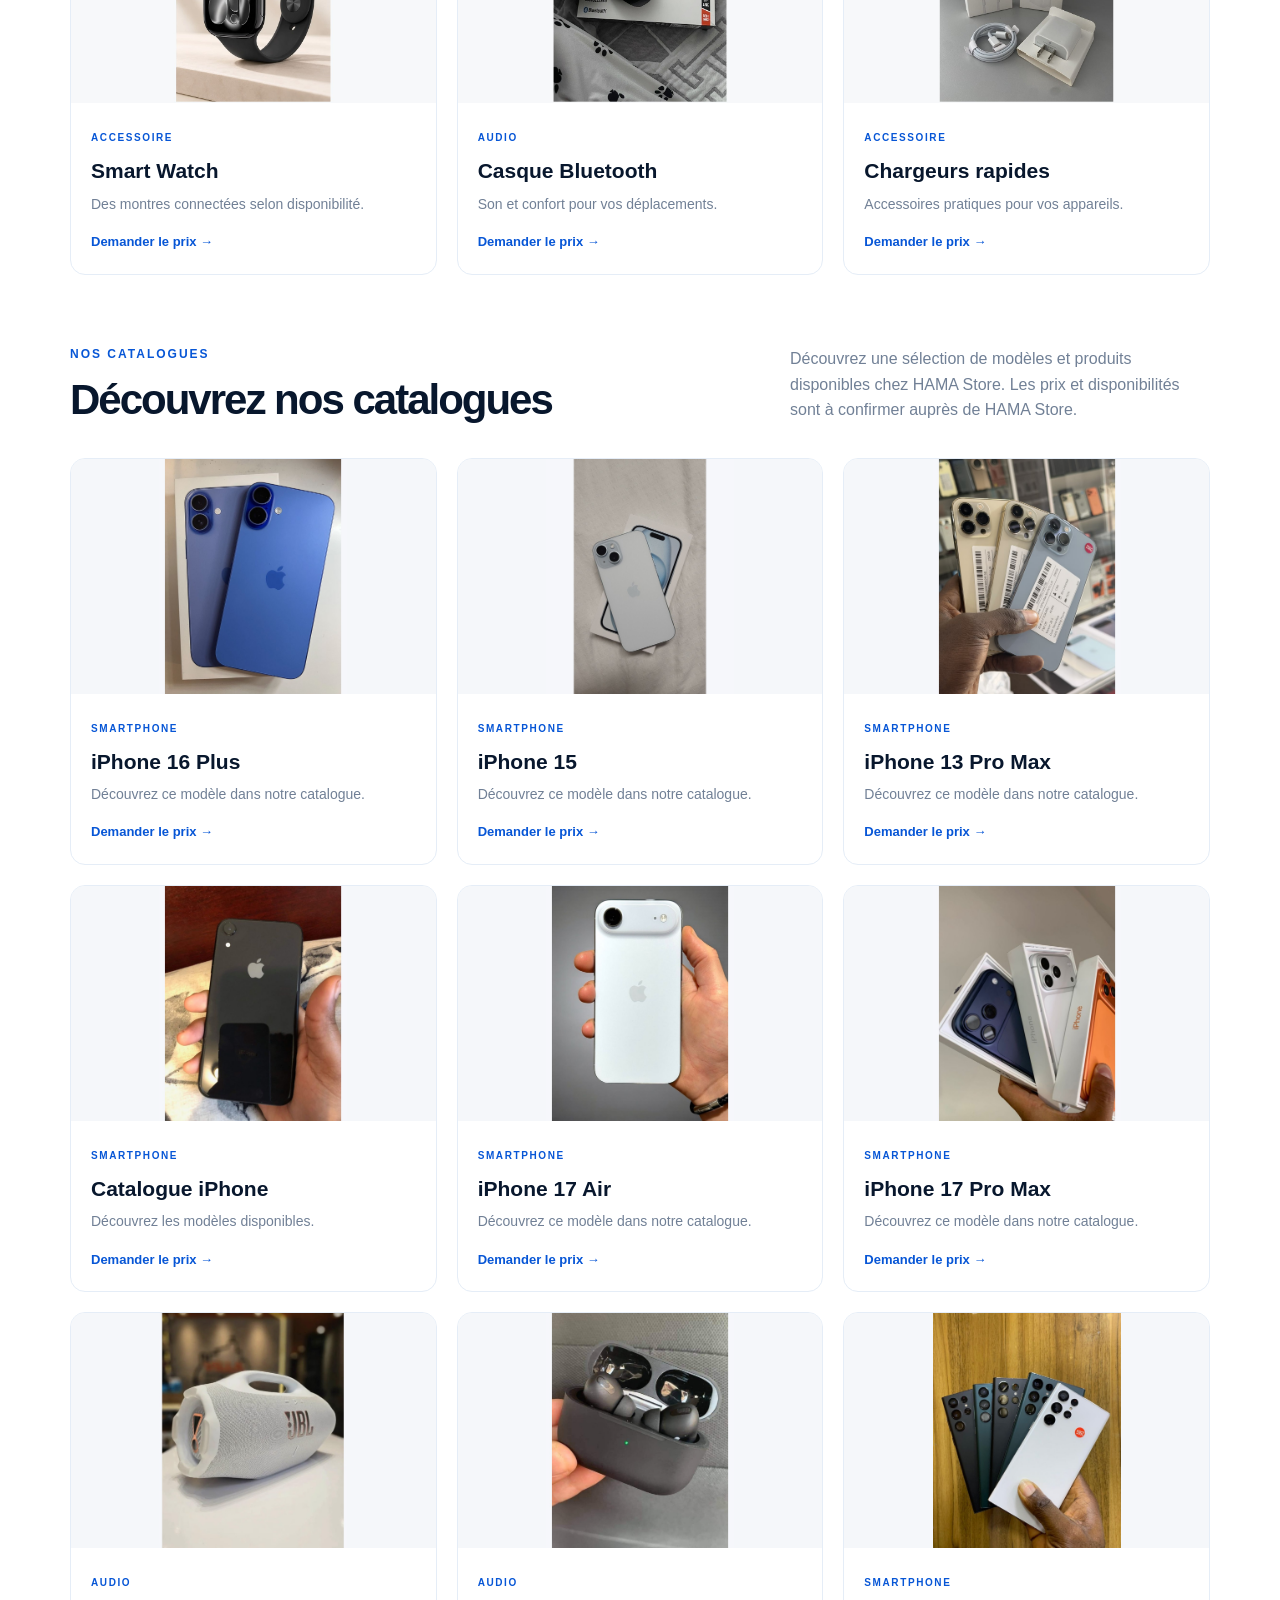
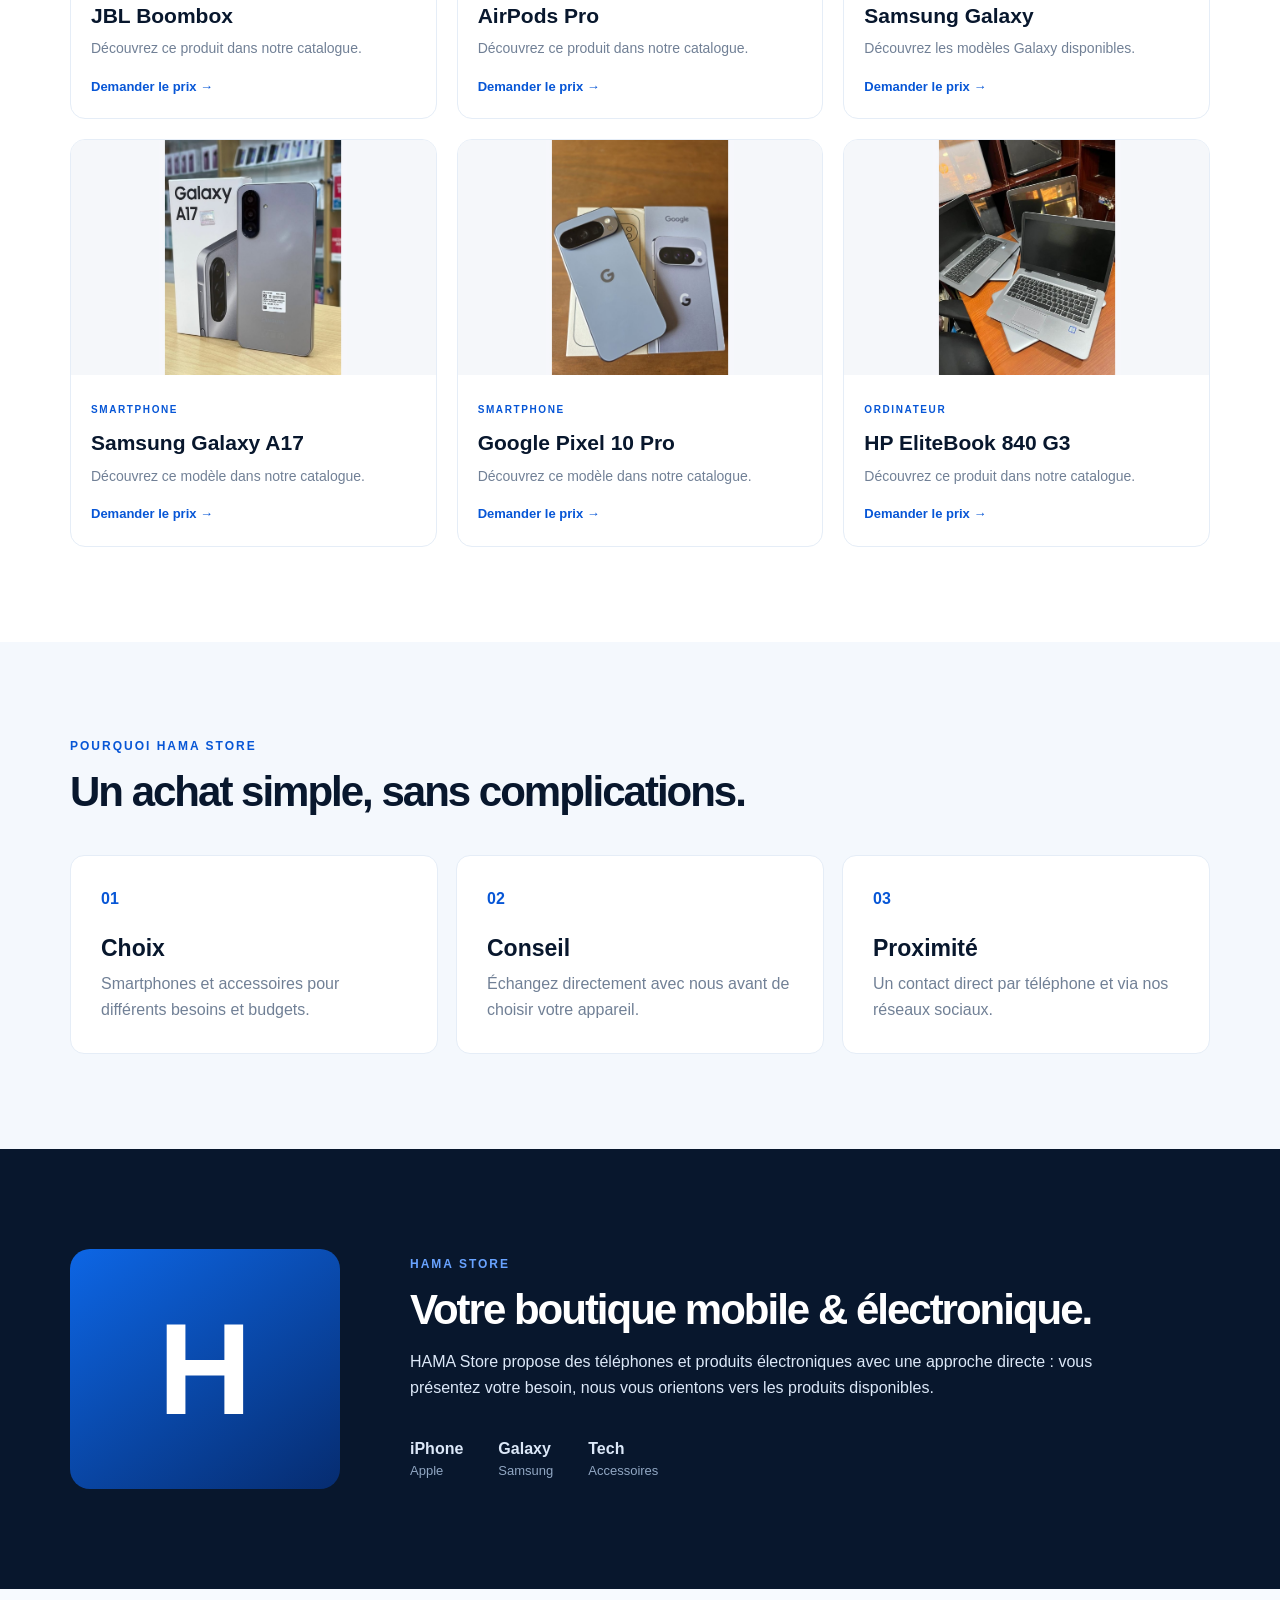
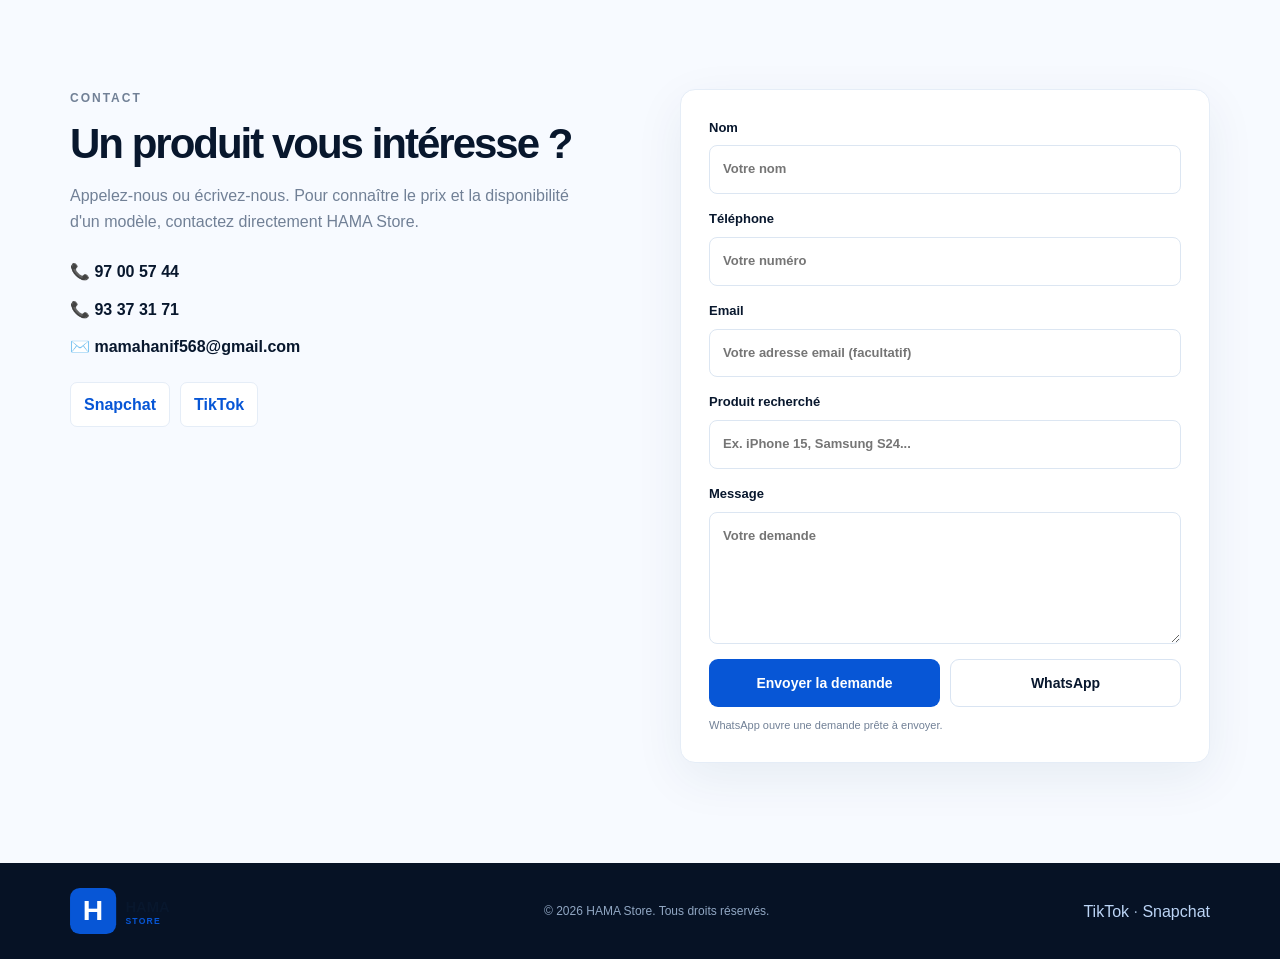
==== commit a8e9d5cb: "Update index.html" ====
--- a/index.html
+++ b/index.html
@@ -442,7 +442,7 @@
 
       <article class="product">
         <div class="product-img">
-          <img src="images-catalogues/iphone-16-plus-ultramarine.jpg" alt="iPhone 16 Plus Ultramarine" loading="lazy">
+          <img src="images-catalogues/iphone-16-plus-ultramarine.jpg" alt="iPhone 16 Plus Ultramarine" loading="lazy" decoding="async">
         </div>
         <div class="product-info">
           <span>SMARTPHONE</span>
@@ -454,7 +454,7 @@
 
       <article class="product">
         <div class="product-img">
-          <img src="images-catalogues/iphone-15.jpg" alt="iPhone 15" loading="lazy">
+          <img src="images-catalogues/iphone-15.jpg" alt="iPhone 15" loading="lazy" decoding="async">
         </div>
         <div class="product-info">
           <span>SMARTPHONE</span>
@@ -466,7 +466,7 @@
 
       <article class="product">
         <div class="product-img">
-          <img src="images-catalogues/iphone-13-pro-max.jpg" alt="iPhone 13 Pro Max" loading="lazy">
+          <img src="images-catalogues/iphone-13-pro-max.jpg" alt="iPhone 13 Pro Max" loading="lazy" decoding="async">
         </div>
         <div class="product-info">
           <span>SMARTPHONE</span>
@@ -478,7 +478,7 @@
 
       <article class="product">
         <div class="product-img">
-          <img src="images-catalogues/iphone-catalogue.jpg" alt="Catalogue iPhone" loading="lazy">
+          <img src="images-catalogues/iphone-catalogue.jpg" alt="Catalogue iPhone" loading="lazy" decoding="async">
         </div>
         <div class="product-info">
           <span>SMARTPHONE</span>
@@ -490,7 +490,7 @@
 
       <article class="product">
         <div class="product-img">
-          <img src="images-catalogues/iphone-17-air.jpg" alt="iPhone 17 Air" loading="lazy">
+          <img src="images-catalogues/iphone-17-air.jpg" alt="iPhone 17 Air" loading="lazy" decoding="async">
         </div>
         <div class="product-info">
           <span>SMARTPHONE</span>
@@ -502,7 +502,7 @@
 
       <article class="product">
         <div class="product-img">
-          <img src="images-catalogues/iphone-17-pro-max.jpg" alt="iPhone 17 Pro Max" loading="lazy">
+          <img src="images-catalogues/iphone-17-pro-max.jpg" alt="iPhone 17 Pro Max" loading="lazy" decoding="async">
         </div>
         <div class="product-info">
           <span>SMARTPHONE</span>
@@ -514,7 +514,7 @@
 
       <article class="product">
         <div class="product-img">
-          <img src="images-catalogues/jbl-boombox.jpg" alt="JBL Boombox" loading="lazy">
+          <img src="images-catalogues/jbl-boombox.jpg" alt="JBL Boombox" loading="lazy" decoding="async">
         </div>
         <div class="product-info">
           <span>AUDIO</span>
@@ -526,7 +526,7 @@
 
       <article class="product">
         <div class="product-img">
-          <img src="images-catalogues/airpods-pro.jpg" alt="AirPods Pro" loading="lazy">
+          <img src="images-catalogues/airpods-pro.jpg" alt="AirPods Pro" loading="lazy" decoding="async">
         </div>
         <div class="product-info">
           <span>AUDIO</span>
@@ -538,7 +538,7 @@
 
       <article class="product">
         <div class="product-img">
-          <img src="images-catalogues/samsung-galaxy-series.jpg" alt="Samsung Galaxy" loading="lazy">
+          <img src="images-catalogues/samsung-galaxy-series.jpg" alt="Samsung Galaxy" loading="lazy" decoding="async">
         </div>
         <div class="product-info">
           <span>SMARTPHONE</span>
@@ -550,7 +550,7 @@
 
       <article class="product">
         <div class="product-img">
-          <img src="images-catalogues/samsung-galaxy-a17.jpg" alt="Samsung Galaxy A17" loading="lazy">
+          <img src="images-catalogues/samsung-galaxy-a17.jpg" alt="Samsung Galaxy A17" loading="lazy" decoding="async">
         </div>
         <div class="product-info">
           <span>SMARTPHONE</span>
@@ -562,7 +562,7 @@
 
       <article class="product">
         <div class="product-img">
-          <img src="images-catalogues/google-pixel-10-pro.jpg" alt="Google Pixel 10 Pro" loading="lazy">
+          <img src="images-catalogues/google-pixel-10-pro.jpg" alt="Google Pixel 10 Pro" loading="lazy" decoding="async">
         </div>
         <div class="product-info">
           <span>SMARTPHONE</span>
@@ -574,7 +574,7 @@
 
       <article class="product">
         <div class="product-img">
-          <img src="images-catalogues/hp-elitebook-840-g3.jpg" alt="HP EliteBook 840 G3" loading="lazy">
+          <img src="images-catalogues/hp-elitebook-840-g3.jpg" alt="HP EliteBook 840 G3" loading="lazy" decoding="async">
         </div>
         <div class="product-info">
           <span>ORDINATEUR</span>
--- a/css/style.css
+++ b/css/style.css
@@ -439,6 +439,73 @@
   font-weight: 800;
   text-decoration: none;
   font-size: 13px;
+}
+
+
+/* =========================================
+   CATALOGUES
+========================================= */
+
+.catalogues-head {
+  display: flex;
+  justify-content: space-between;
+  gap: 35px;
+  align-items: end;
+  margin: 70px 0 35px;
+}
+
+.catalogues-head > div {
+  min-width: 0;
+}
+
+.catalogues-head > p {
+  max-width: 420px;
+  color: var(--muted);
+  margin: 0;
+}
+
+.catalogues-grid {
+  margin-top: 0;
+}
+
+@media (max-width: 850px) {
+  .catalogues-head {
+    display: block;
+  }
+
+  .catalogues-head > p {
+    margin-top: 15px;
+  }
+}
+
+@media (max-width: 600px) {
+  .catalogues-head {
+    margin-top: 55px;
+  }
+}
+
+
+/* =========================================
+   IMAGES DES CATALOGUES
+   Affiche toute la photo sans couper le haut
+========================================= */
+
+.catalogues-grid .product-img {
+  background: #f5f7fa;
+  padding: 0;
+  display: flex;
+  align-items: center;
+  justify-content: center;
+  overflow: hidden;
+}
+
+.catalogues-grid .product-img img {
+  width: 100%;
+  height: 100%;
+  display: block;
+  object-fit: contain;
+  object-position: center;
+  background: #f5f7fa;
 }
 
 
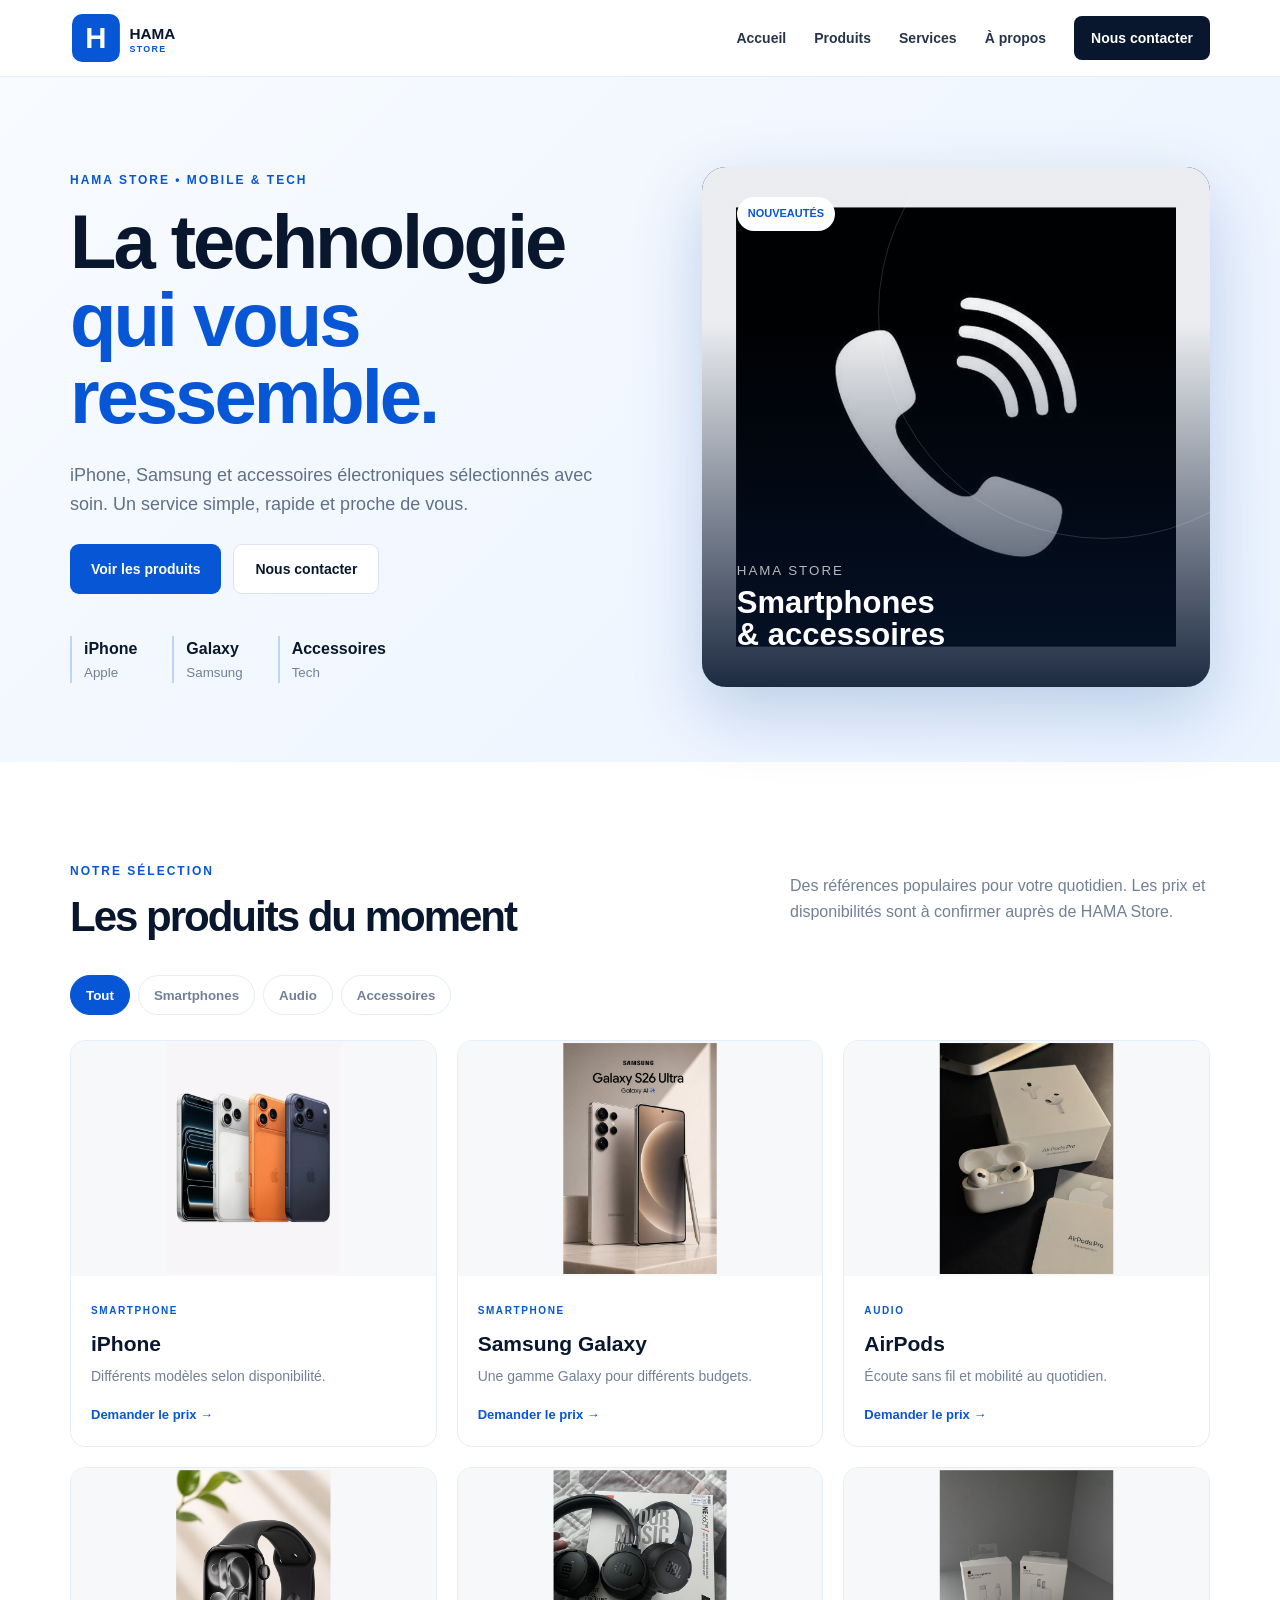
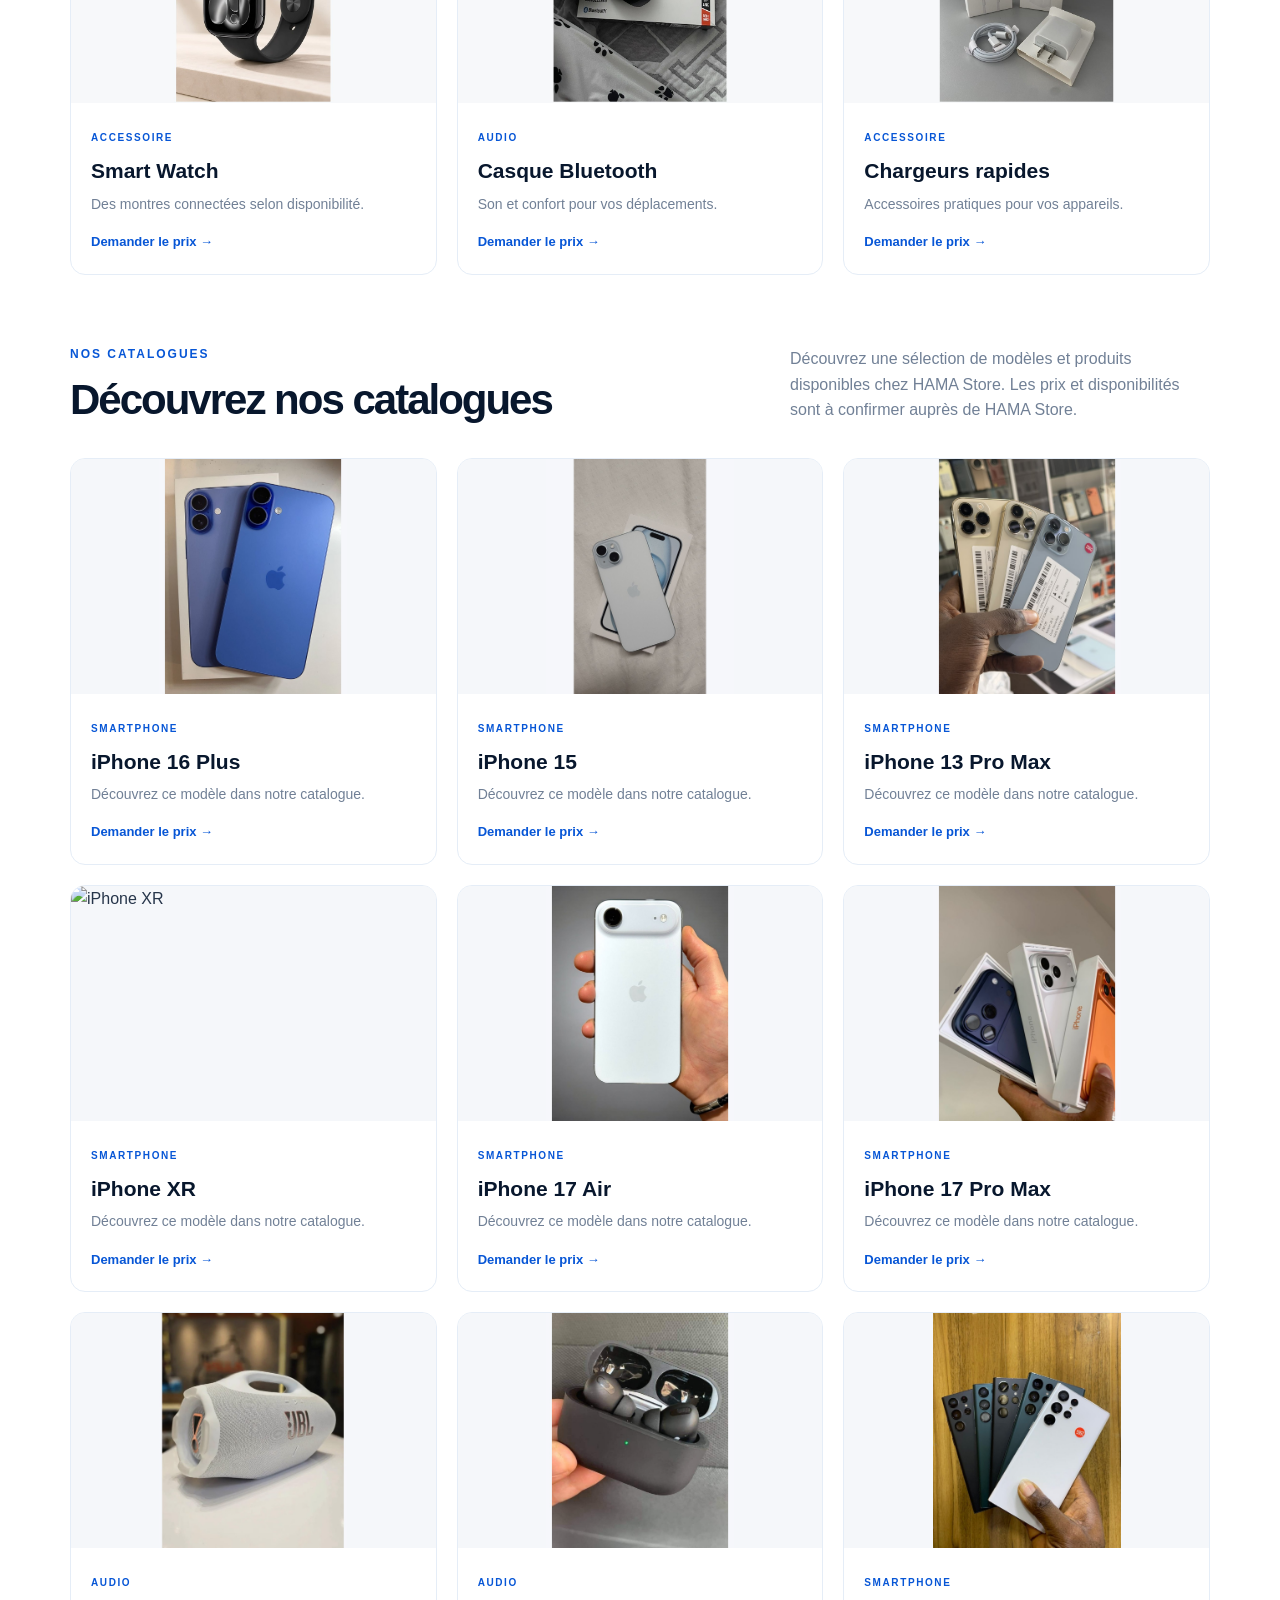
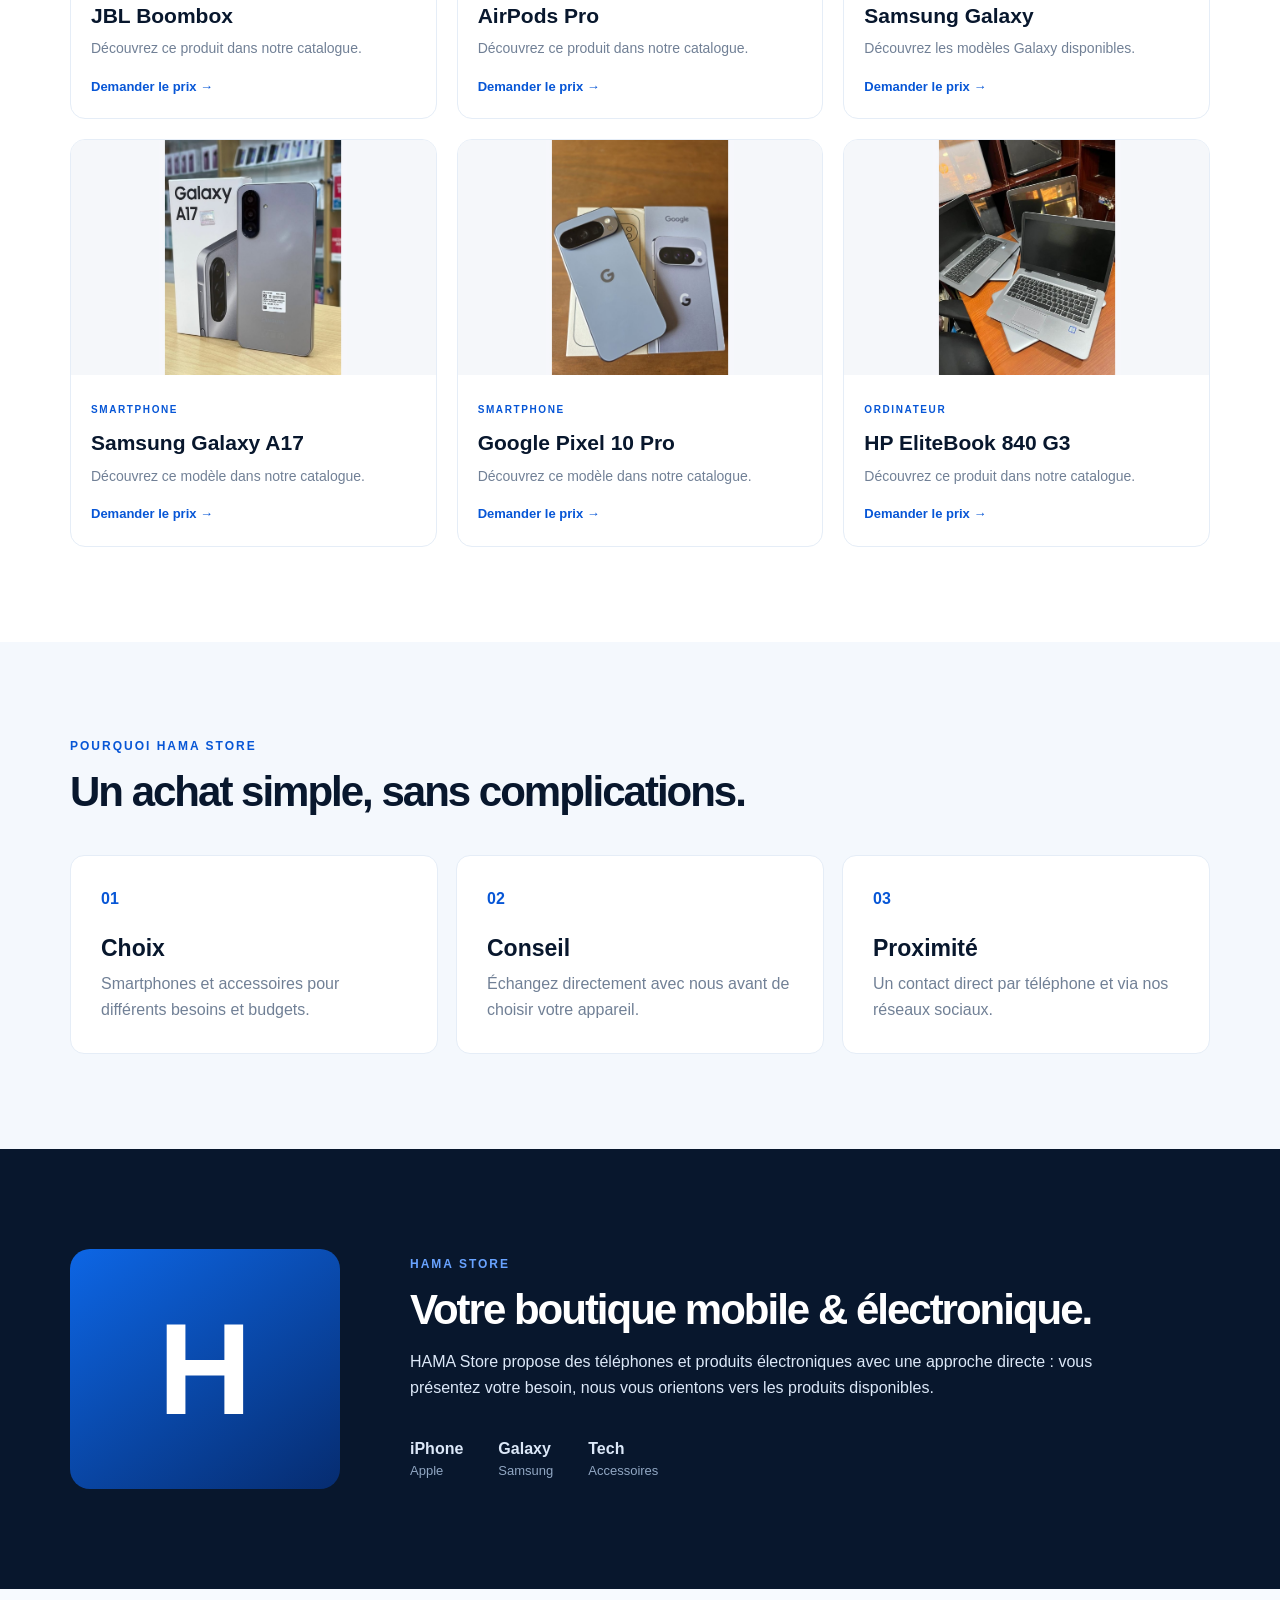
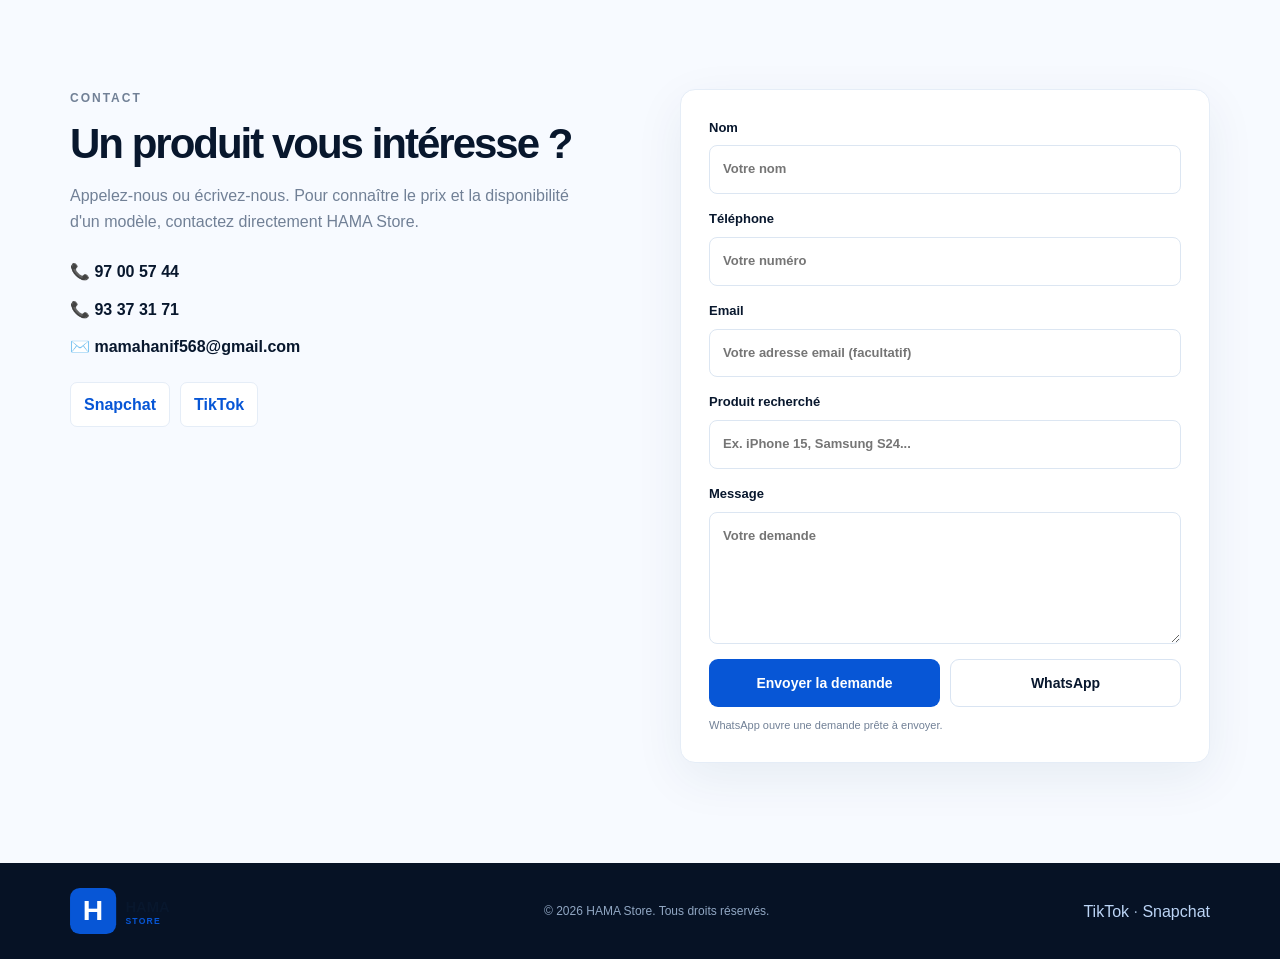
==== commit 85f95fe2: "Update product details for iPhone XR" ====
--- a/index.html
+++ b/index.html
@@ -478,12 +478,12 @@
 
       <article class="product">
         <div class="product-img">
-          <img src="images-catalogues/iphone-catalogue.jpg" alt="Catalogue iPhone" loading="lazy" decoding="async">
-        </div>
-        <div class="product-info">
-          <span>SMARTPHONE</span>
-          <h3>Catalogue iPhone</h3>
-          <p>Découvrez les modèles disponibles.</p>
+          <img src="images-catalogues/iphone-xr.jpg" alt="iPhone XR" loading="lazy" decoding="async">
+        </div>
+        <div class="product-info">
+          <span>SMARTPHONE</span>
+          <h3>iPhone XR</h3>
+          <p>Découvrez ce modèle dans notre catalogue.</p>
           <a href="#contact">Demander le prix →</a>
         </div>
       </article>
@@ -772,7 +772,7 @@
         </a>
 
         <a
-          href="https://www.tiktok.com/@soua977"
+          href="https://www.tiktok.com/@hanifmama01"
           target="_blank"
           rel="noopener">
           TikTok
@@ -939,7 +939,7 @@
     <div>
 
       <a
-        href="https://www.tiktok.com/@soua977"
+        href="https://www.tiktok.com/@hanifmama01"
         target="_blank"
         rel="noopener">
         TikTok
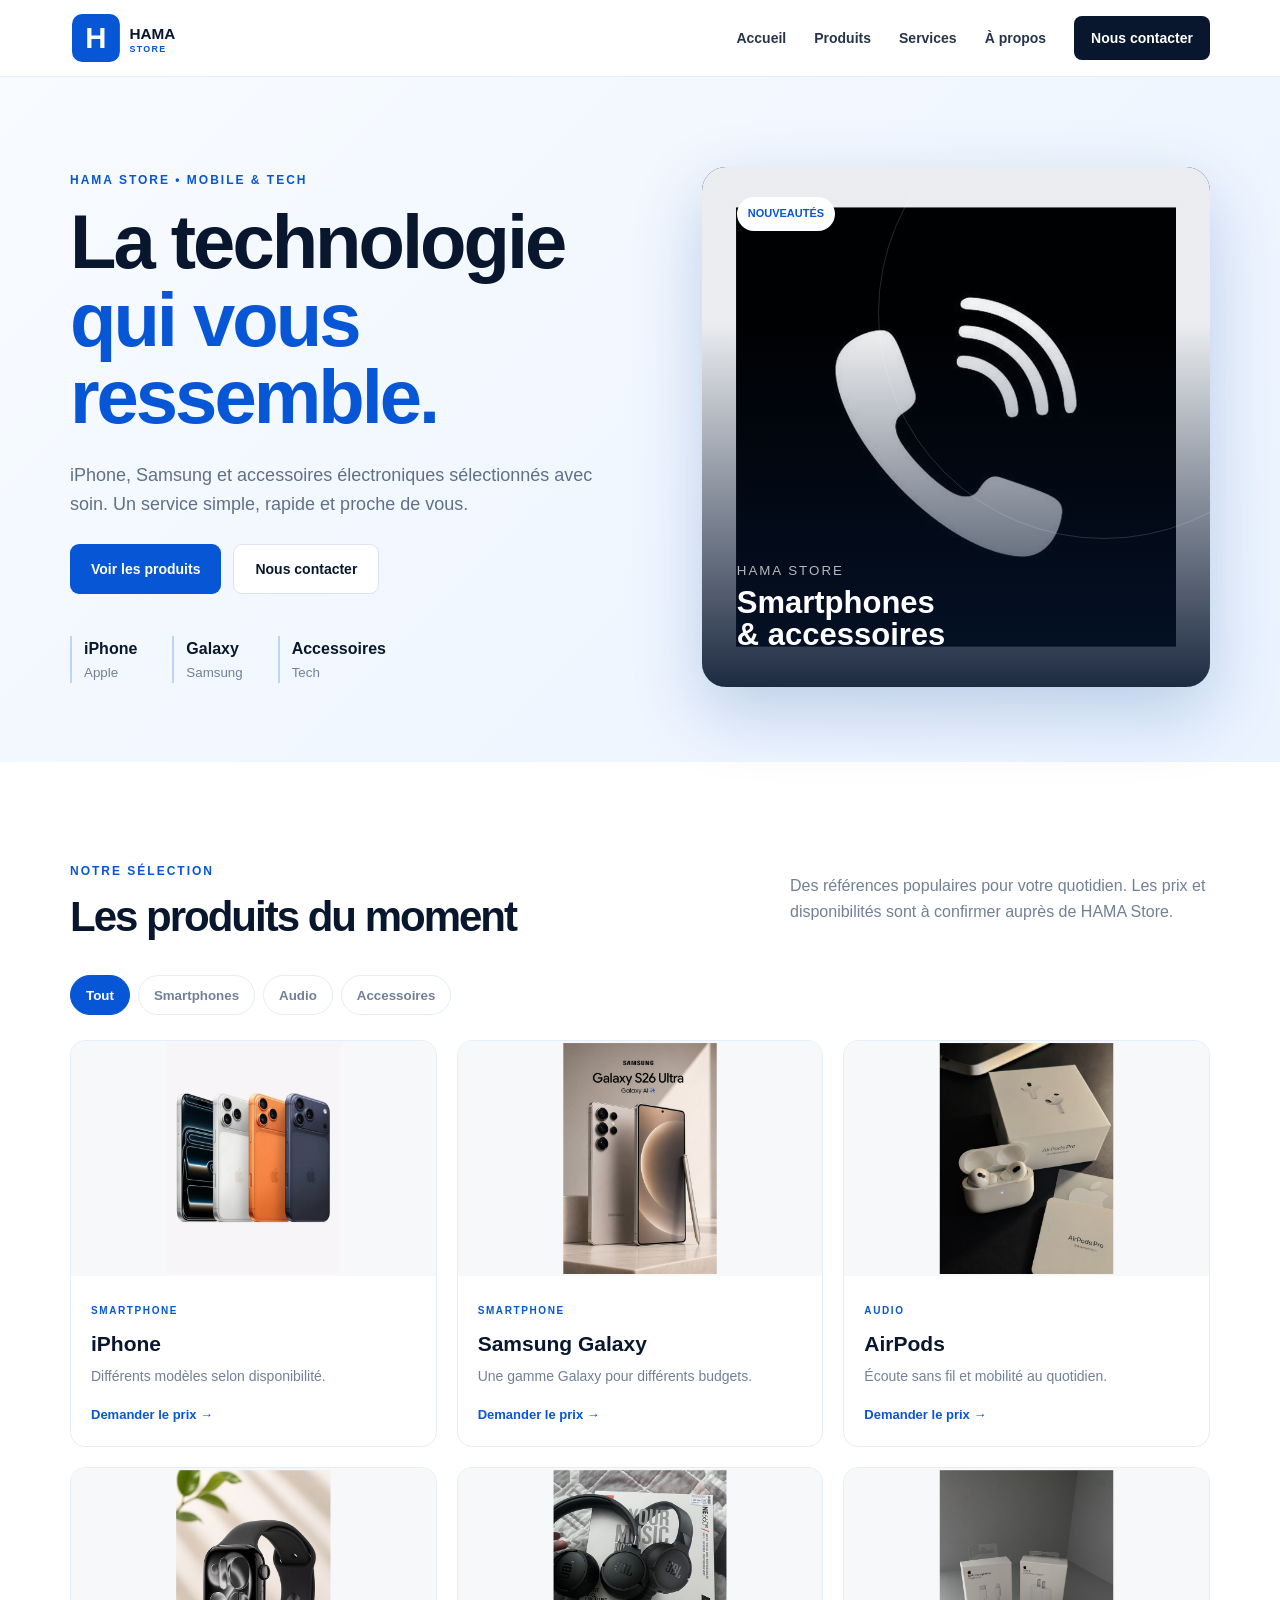
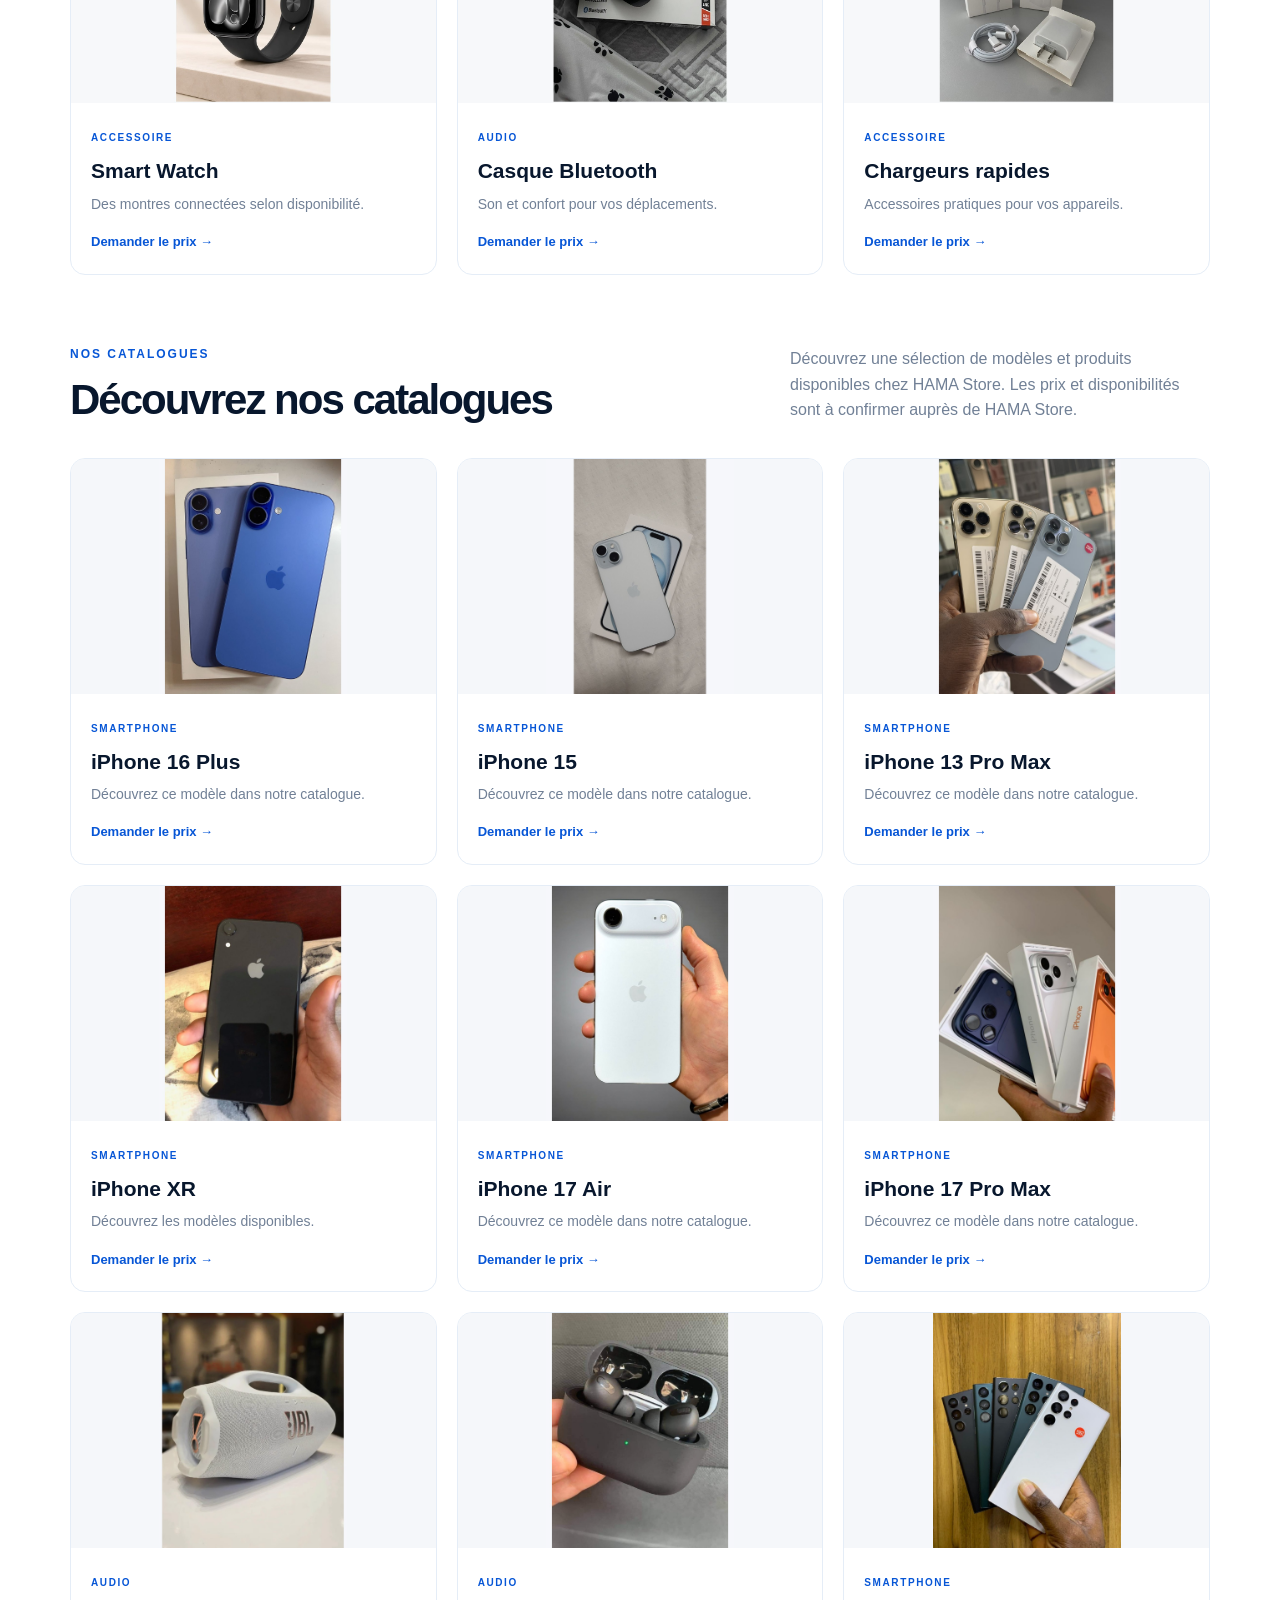
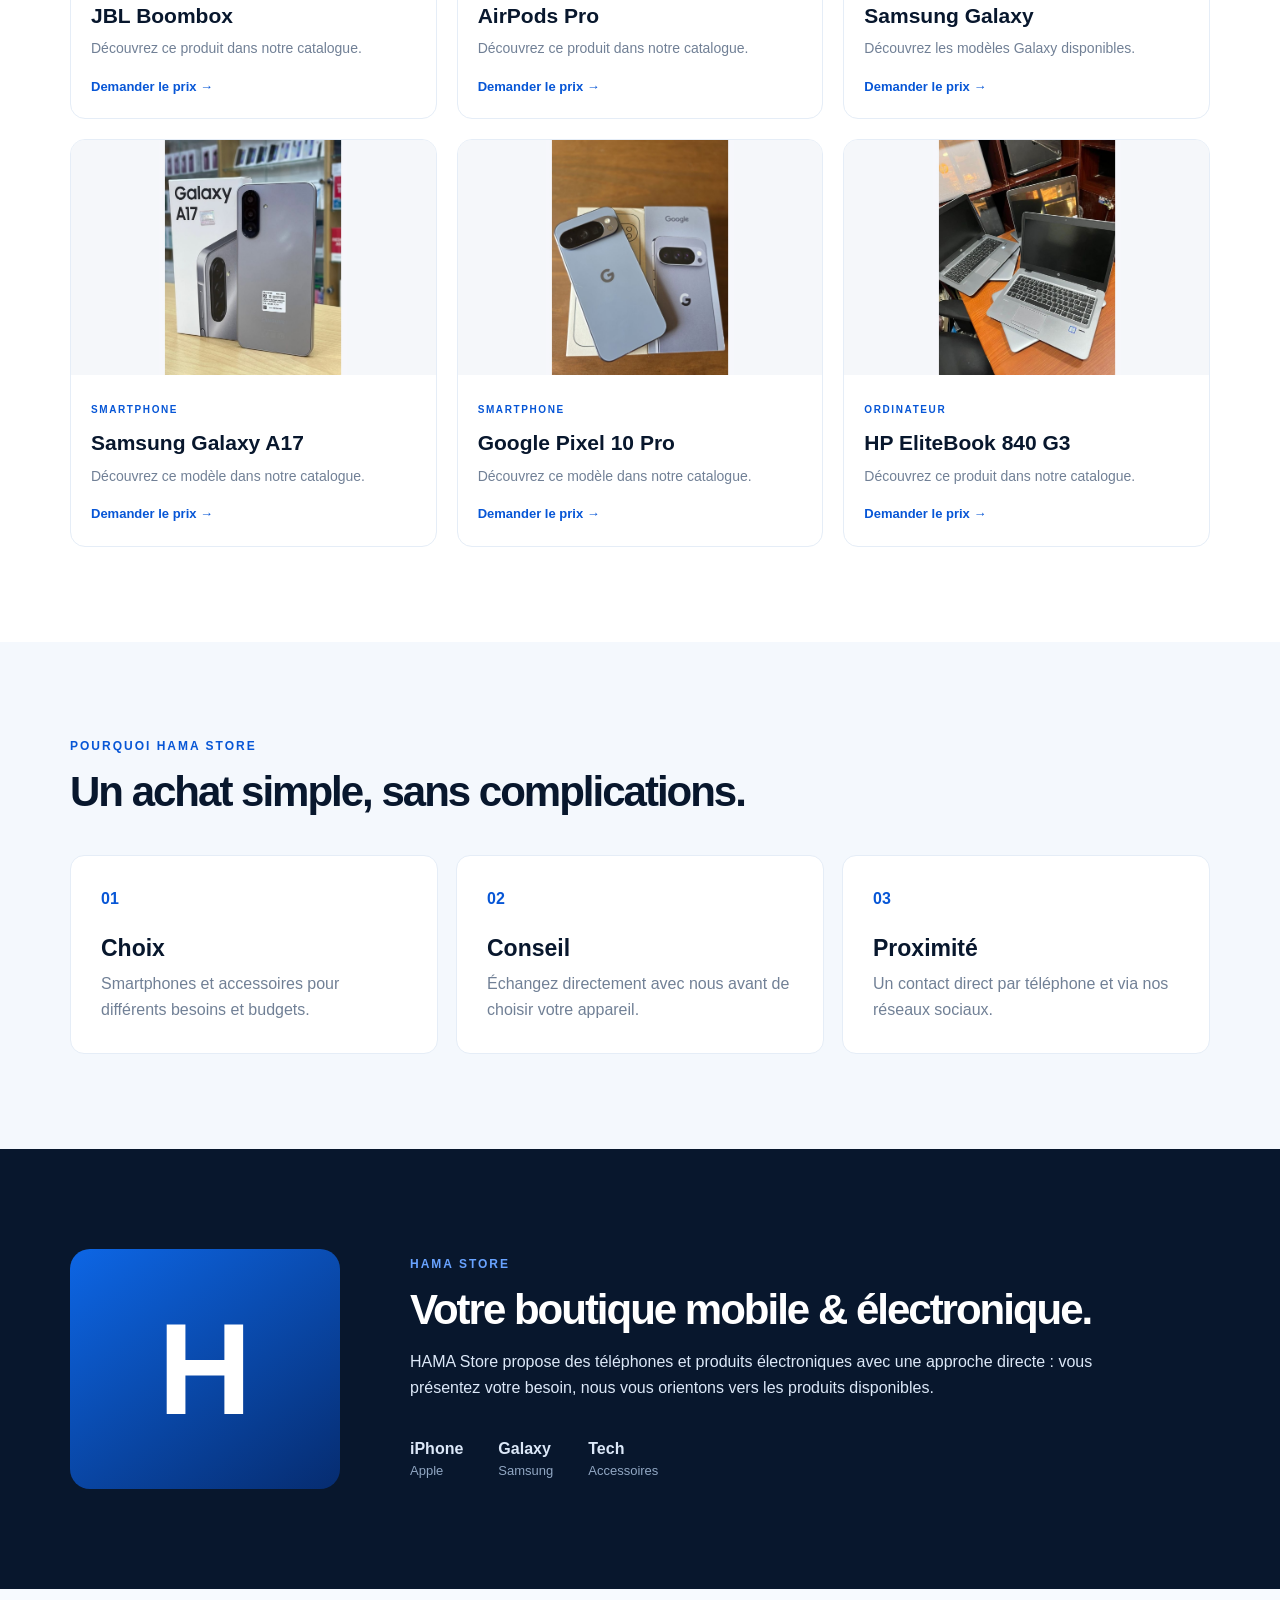
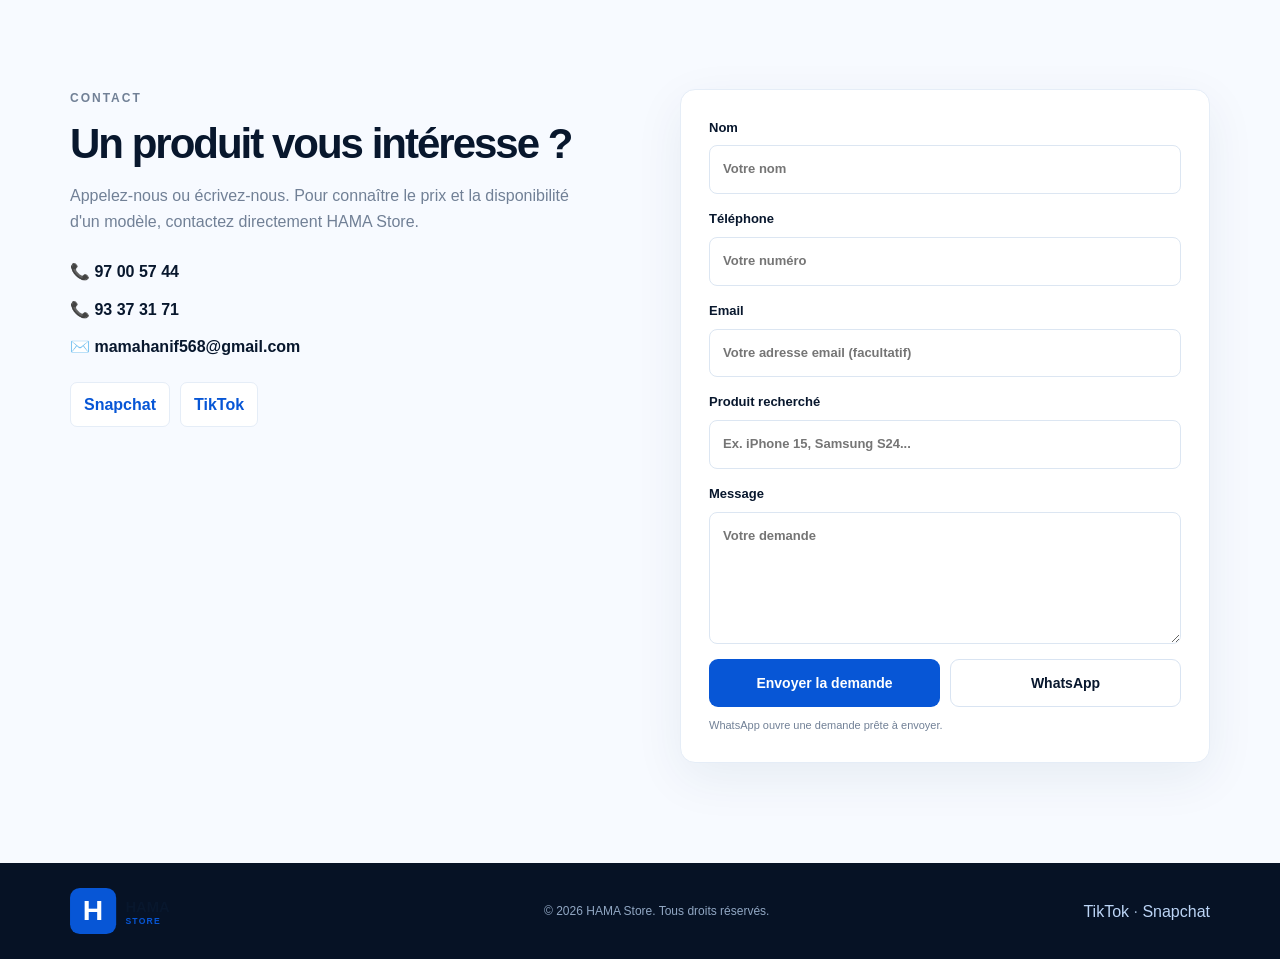
==== commit abe311b2: "Change product image and update description text Updated product image and modified product descript" ====
--- a/index.html
+++ b/index.html
@@ -478,12 +478,12 @@
 
       <article class="product">
         <div class="product-img">
-          <img src="images-catalogues/iphone-xr.jpg" alt="iPhone XR" loading="lazy" decoding="async">
+          <img src="images-catalogues/iphone-catalogue.jpg" alt="iPhone XR" loading="lazy" decoding="async">
         </div>
         <div class="product-info">
           <span>SMARTPHONE</span>
           <h3>iPhone XR</h3>
-          <p>Découvrez ce modèle dans notre catalogue.</p>
+          <p>Découvrez les modèles disponibles.</p>
           <a href="#contact">Demander le prix →</a>
         </div>
       </article>
